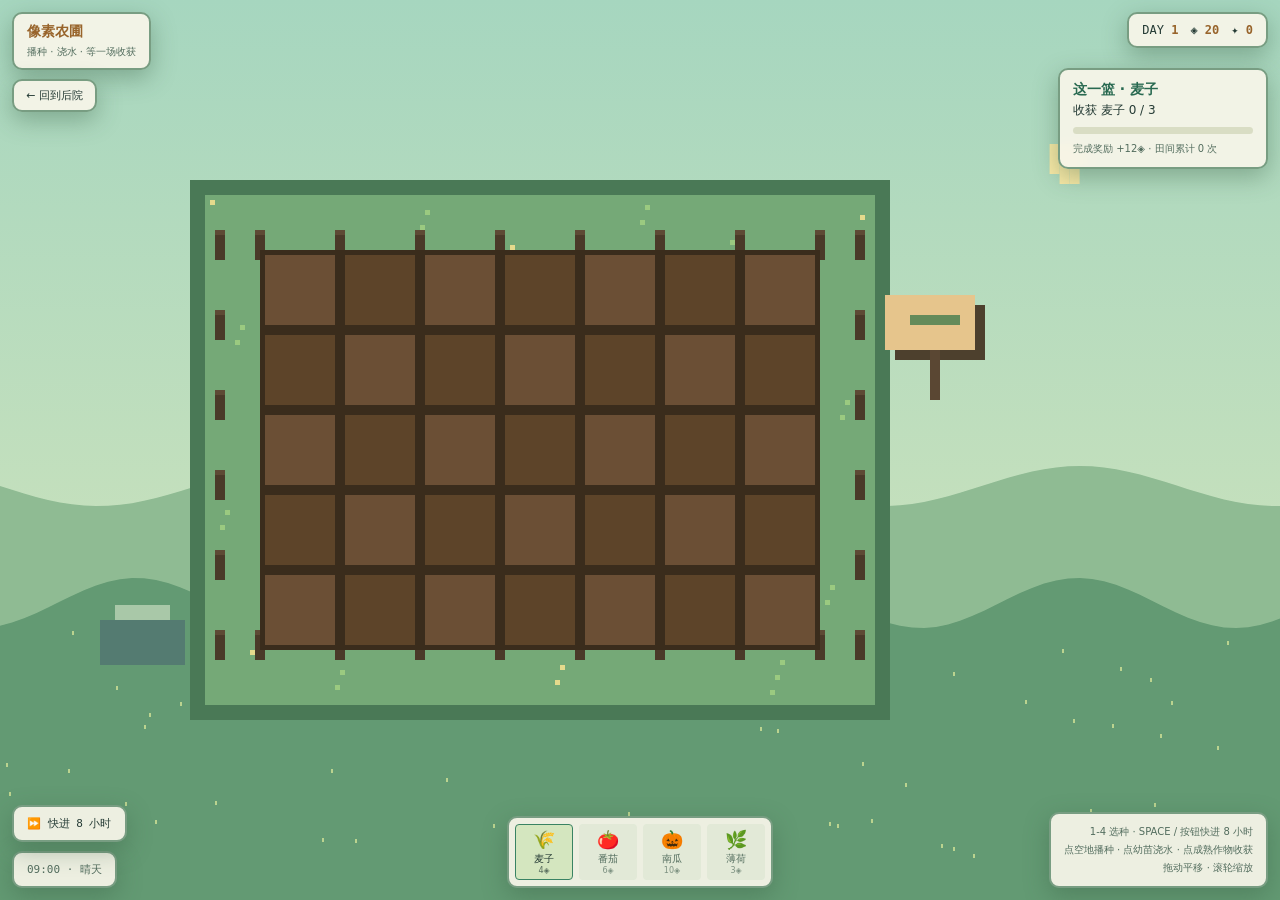
==== farm.html @ 9138cbb3 "Refresh pixel farm garden and preserve local saves" ====
<!DOCTYPE html>
<html lang="zh">
<head>
<meta charset="utf-8">
<meta name="viewport" content="width=device-width,initial-scale=1">
<title>像素农圃 · 后院</title>
<style>
  :root{--ink:#253b35;--dim:#536d5e;--gold:#98642b;--panel:#f7f5e9ef;--line:#789d82}
  *{box-sizing:border-box;margin:0;padding:0}
  html,body{height:100%;overflow:hidden;background:#b9dac0;font-family:system-ui,"PingFang SC","Noto Sans SC",sans-serif;color:var(--ink);-webkit-user-select:none;user-select:none;touch-action:none}
  canvas{position:fixed;inset:0;display:block;image-rendering:pixelated;image-rendering:crisp-edges}
  .panel{position:fixed;background:var(--panel);border:2px solid var(--line);border-radius:10px;padding:9px 13px;box-shadow:0 8px 25px #345a4160;backdrop-filter:blur(6px)}
  #ttl{left:12px;top:12px;font:700 14px ui-monospace,monospace;color:var(--gold)}
  #ttl small{display:block;color:var(--dim);font:10px system-ui;margin-top:4px}
  #home{position:fixed;left:12px;top:79px;color:var(--ink);text-decoration:none;font-size:11px;padding:7px 12px}
  #home:hover{color:var(--gold)}#home:focus-visible{outline:2px solid var(--gold)}
  #hud{right:12px;top:12px;font-size:12px;display:flex;gap:12px;font-family:ui-monospace,monospace}
  #hud b{color:var(--gold)}
  #bar{left:50%;bottom:12px;transform:translateX(-50%);display:flex;gap:6px;padding:6px;max-width:calc(100vw - 18px)}
  .seed{width:58px;padding:5px 2px 4px;text-align:center;cursor:pointer;border:1px solid transparent;border-radius:4px;color:var(--dim);font:inherit}
  .seed .ic{font-size:18px;line-height:1.1;image-rendering:pixelated}.seed .nm{font-size:10px;margin-top:2px}.seed .pr{font-size:8px;opacity:.7}
  .seed.on{border-color:#398363;color:var(--ink);background:#d4e6bf}.seed.off{opacity:.52}
  #toast{left:50%;bottom:83px;transform:translateX(-50%);font-size:11px;background:#205c4bed;color:#fff;padding:7px 12px;border:1px solid var(--line);border-radius:4px;opacity:0;transition:opacity .2s;pointer-events:none;position:fixed}
  #day{left:12px;bottom:12px;font:11px ui-monospace,monospace;color:var(--dim)}
  #skip{left:12px;bottom:58px;color:var(--ink);font:11px ui-monospace,monospace;cursor:pointer}
  #skip:hover{border-color:#398363;background:#d4e6bf}#skip:focus-visible{outline:3px solid #bb6e39;outline-offset:2px}
  #hint{right:12px;bottom:12px;font-size:10px;color:var(--dim);text-align:right;line-height:1.8}
  #order{right:12px;top:68px;width:210px;font-size:12px;line-height:1.55}#order strong{display:block;color:#286950;font-size:14px}#order-progress{height:7px;background:#d9ddc4;margin:8px 0 5px;border-radius:8px;overflow:hidden}#order-fill{height:100%;width:0;background:#5fa879;transition:width .2s}#order small{color:var(--dim)}
  .seed{background:#e2e9d7}.seed:hover{border-color:#83b895}.seed:focus-visible,#home:focus-visible{outline:3px solid #bb6e39;outline-offset:2px}
  @media(max-width:680px){#hint{display:none}.seed{width:48px}#home{top:78px}#order{top:99px;right:8px;width:155px;font-size:10px;padding:7px}#order strong{font-size:11px}#ttl{left:8px;top:8px}#hud{top:8px;right:8px;gap:5px;font-size:10px}.panel{padding:7px}#bar{bottom:8px}#day{bottom:86px}#skip{bottom:124px}}
  @media(max-height:560px){#day{display:none}#hint{display:none}#order{top:60px}}
  @media(prefers-reduced-motion:reduce){#toast{transition:none}}
</style>
</head>
<body>
<canvas id="cv"></canvas>
<div class="panel" id="ttl">像素农圃<small>播种 · 浇水 · 等一场收获</small></div>
<a class="panel" id="home" href="index.html">← 回到后院</a>
<div class="panel" id="hud"><span>DAY <b id="d">1</b></span><span>◈ <b id="c">20</b></span><span>✦ <b id="h">0</b></span></div>
<div class="panel" id="order" aria-live="polite"><strong id="order-name"></strong><span id="order-text"></span><div id="order-progress"><div id="order-fill"></div></div><small id="order-reward"></small></div>
<div class="panel" id="bar"></div>
<div id="toast"></div>
<div class="panel" id="day"></div>
<button class="panel" id="skip" type="button">⏩ 快进 8 小时</button>
<div class="panel" id="hint">1-4 选种 · SPACE / 按钮快进 8 小时<br>点空地播种 · 点幼苗浇水 · 点成熟作物收获<br>拖动平移 · 滚轮缩放</div>
<script>
"use strict";
/* =====================================================
   像素农圃 —— 逐格绘制的像素农场，零依赖单文件
   ===================================================== */
const cv=document.getElementById('cv'), ctx=cv.getContext('2d');
let W,H,DPR;
function rs(){
  DPR=Math.min(devicePixelRatio||1,2);
  W=innerWidth;H=innerHeight;
  cv.width=W*DPR;cv.height=H*DPR;
  cv.style.width=W+'px';cv.style.height=H+'px';
  ctx.setTransform(DPR,0,0,DPR,0,0);
  ctx.imageSmoothingEnabled=false;
  cam.z=Math.max(1.5,Math.min(5,(W-(W>900?470:24))/(7*16),(H-(H<700?250:200))/(5*16)));
}
addEventListener('resize',rs);

/* ---------- 调色板 ---------- */
const PAL={
  soilA:'#6b4f35',soilB:'#5d4429',soilWet:'#453421',soilEdge:'#3a2c1c',
  sky0:'#a6d6bf',sky1:'#dae7bb',
  sprout:'#7fae4c',leaf:'#5c8a3c',leafD:'#44682e',
  wheat:'#d9b84b',wheatD:'#b3923a',
  tomato:'#c94f4f',tomatoD:'#9c3838',
  pump:'#d98a3c',pumpD:'#a8662a',
  herb:'#6aa87f',herbD:'#4e8160',
  dead:'#6a5a44',
  fence:'#4a3a28',fenceL:'#5d4a34',
  star:'#e8e0cf',
};

/* ---------- 像素精灵（位图，1=有色 0=透明） ---------- */
// 每个生长阶段一张小图，8x8 ~ 12x12，运行时放大
const SPR={
  sprout:[ // 发芽
    "00011000",
    "00111100",
    "00011000",
    "00011000",
  ],
  leaf:[ // 苗
    "00111100",
    "01111110",
    "11100111",
    "00111100",
    "00011000",
    "00011000",
  ],
  bush:[ // 成株
    "01100110",
    "11111111",
    "11111111",
    "01111110",
    "00111100",
    "00011000",
  ],
};
function fruitDots(kind){ // 果实位置随品种错开
  return kind==='tomato'?[[-4,-10],[3,-12],[0,-18]]:kind==='pump'?[[0,-5]]:[[-5,-13],[5,-16],[0,-21]];
}

/* ---------- 游戏数据 ---------- */
const COLS=7,ROWS=5;
const SEEDS=[
  {id:'wheat', nm:'麦子', ic:'🌾', price:4,  sell:9,  c:PAL.wheat, cd:PAL.wheatD, h:2},
  {id:'tomato',nm:'番茄', ic:'🍅', price:6,  sell:15, c:PAL.tomato,cd:PAL.tomatoD,h:3},
  {id:'pump',  nm:'南瓜', ic:'🎃', price:10, sell:26, c:PAL.pump,  cd:PAL.pumpD,  h:4},
  {id:'herb',  nm:'薄荷', ic:'🌿', price:3,  sell:7,  c:PAL.herb,  cd:PAL.herbD,  h:2},
];
const GROW=8; // 每阶段浇水小时
let plots=[],coins=20,day=1,hour=8,harv=0,sel=0;
let cam={x:0,y:0,z:3},drag=null,moved=0;   // z = 像素放大倍数
const KEY='pixelfarm-v1';
let order={id:'wheat',goal:3,done:0,number:1},counts={};
function nextOrder(n){return {id:SEEDS[(n-1)%SEEDS.length].id,goal:3+Math.floor((n-1)/SEEDS.length),done:0,number:n};}

function init(){plots=[];for(let y=0;y<ROWS;y++)for(let x=0;x<COLS;x++)plots.push({x,y,s:null,st:0,w:0,p:0,dead:0,dry:0});}
init();
function save(){try{localStorage.setItem(KEY,JSON.stringify({plots,coins,day,hour,harv,order,counts}));}catch(e){flash('存储不可用，请检查浏览器设置');}}
(function load(){try{const d=JSON.parse(localStorage.getItem(KEY));if(d&&Array.isArray(d.plots)&&d.plots.length===COLS*ROWS){
  plots=plots.map((p,i)=>{const q=d.plots[i];if(!q||q.x!==p.x||q.y!==p.y)return p;return {...p,s:SEEDS.some(S=>S.id===q.s)?q.s:null,st:Math.max(0,Math.min(3,Number(q.st)||0)),w:Math.max(0,Math.min(32,Number(q.w)||0)),p:Math.max(0,Math.min(GROW,Number(q.p)||0)),dead:q.dead?1:0,dry:Number(q.dry)||0};});
  if(Number.isFinite(d.coins))coins=Math.max(0,d.coins);if(Number.isFinite(d.day))day=Math.max(1,d.day);
  if(Number.isFinite(d.hour))hour=Math.max(0,Math.min(23,d.hour));if(Number.isFinite(d.harv))harv=Math.max(0,d.harv);
  if(d.order&&SEEDS.some(S=>S.id===d.order.id)&&Number.isFinite(d.order.goal)&&Number.isFinite(d.order.done)&&Number.isFinite(d.order.number))order={id:d.order.id,goal:Math.max(1,Math.floor(d.order.goal)),done:Math.max(0,Math.floor(d.order.done)),number:Math.max(1,Math.floor(d.order.number))};
  if(d.counts&&typeof d.counts==='object')for(const S of SEEDS)counts[S.id]=Math.max(0,Number(d.counts[S.id])||0);
}}catch(e){}})();

/* ---------- 网格 ---------- */
const CELL=16; // 一格 16 像素（放大 z 倍）
function toScreen(gx,gy){
  return [W/2-(W>900?100:0)+(gx-(COLS-1)/2)*CELL*cam.z+cam.x, H/2+(gy-(ROWS-1)/2)*CELL*cam.z+cam.y];
}
function toGrid(mx,my){
  const gx=(mx-W/2+(W>900?100:0)-cam.x)/(CELL*cam.z)+(COLS-1)/2;
  const gy=(my-H/2-cam.y)/(CELL*cam.z)+(ROWS-1)/2;
  return [Math.floor(gx+.5),Math.floor(gy+.5)];
}

/* ---------- 绘制 ---------- */
function px(x,y,w,h,c){
  if(c===undefined){c=h;h=w;}
  ctx.fillStyle=c;ctx.fillRect(Math.round(x),Math.round(y),Math.ceil(w),Math.ceil(h));
}
function drawSprite(map,cx,cy,c1,c2){
  const s=cam.z;
  for(let r=0;r<map.length;r++)for(let i=0;i<map[r].length;i++){
    if(map[r][i]==='1'){
      px(cx+(i-map[r].length/2)*s, cy+(r-map.length)*s, s, (r<map.length/2)?c2:c1);
    }
  }
}
function drawPlot(p){
  const z=cam.z, s=CELL*z;
  const [cx,cy]=toScreen(p.x,p.y);
  const x=cx-s/2, y=cy-s/2;
  // 土壤棋盘
  const wet=p.w>0;
  px(x,y,s,(p.x+p.y)%2?(wet?PAL.soilWet:PAL.soilB):(wet?PAL.soilWet:PAL.soilA));
  // 边缘
  px(x,y,s,z,PAL.soilEdge);px(x,y+s-z,s,z,PAL.soilEdge);
  px(x,y,z,s,PAL.soilEdge);px(x+s-z,y,z,s,PAL.soilEdge);
  if(!p.s)return;
  if(p.dead){ // 枯株
    px(cx-z,cy-8*z,2*z,8*z,PAL.dead);
    px(cx-3*z,cy-6*z,2*z,2*z,PAL.dead);
    px(cx+z,cy-7*z,2*z,2*z,PAL.dead);
    return;
  }
  const S=SEEDS.find(q=>q.id===p.s);
  // 茎
  px(cx-z,cy-(4+p.st*4)*z,2*z,(4+p.st*4)*z,PAL.leafD);
  // 叶丛
  if(p.st>=1) drawSprite(SPR.sprout,cx,cy-4*z,PAL.sprout,PAL.sprout);
  if(p.st>=2) drawSprite(SPR.leaf,cx,cy-6*z,PAL.leaf,PAL.sprout);
  if(p.st>=3){
    drawSprite(SPR.bush,cx,cy-8*z,PAL.leafD,PAL.leaf);
    if(p.s==='pump'){
      px(cx-6*z,cy-9*z,12*z,7*z,S.cd);px(cx-5*z,cy-10*z,10*z,7*z,S.c);
      px(cx-z,cy-12*z,2*z,3*z,PAL.leafD);
    }else for(const [ox,oy] of fruitDots(p.s)){
      px(cx+ox*z-1.5*z,cy+oy*z-1.5*z,3*z,p.s==='wheat'?5*z:3*z,S.cd);
      px(cx+ox*z-z,cy+oy*z-z,2*z,p.s==='wheat'?4*z:2*z,S.c);
    }
  }
  // 渴水标记：一个闪烁的小水滴像素
  if(p.w<=0&&Math.floor(Date.now()/500)%2===0)
    px(cx+5*z,cy-12*z,2*z,2*z,'#5ab0e8');
}
function drawFence(){
  const z=cam.z;
  const [left,top]=toScreen(0,0),[right,bottom]=toScreen(COLS-1,ROWS-1),size=CELL*z;
  px(left-size*.5-14*z,top-size*.5-14*z,right-left+size+28*z,bottom-top+size+28*z,'#4a7956');
  px(left-size*.5-11*z,top-size*.5-11*z,right-left+size+22*z,bottom-top+size+22*z,'#75a977');
  for(let i=0;i<90;i++){
    const x=left-size*.5-10*z+((i*47)%(COLS*CELL+19))*z;
    const y=top-size*.5-10*z+((i*61)%(ROWS*CELL+19))*z;
    if(x<left-size*.5||x>right+size*.5||y<top-size*.5||y>bottom+size*.5)
      px(x,y,z,z,i%3?'#9bca80':'#e4da8c');
  }
  for(let x=0;x<=COLS;x++){
    const [cx,cy]=toScreen(x-.5,-.5);
    px(cx-z,cy-4*z,2*z,6*z,PAL.fence);
    px(cx-z,cy-4*z,2*z,z,PAL.fenceL);
    const [cx2,cy2]=toScreen(x-.5,ROWS-.5);
    px(cx2-z,cy2-4*z,2*z,6*z,PAL.fence);
    px(cx2-z,cy2-4*z,2*z,z,PAL.fenceL);
  }
  for(let y=0;y<=ROWS;y++)for(const x of [-1,COLS]){
    const [cx,cy]=toScreen(x,y-.5);
    px(cx-z,cy-4*z,2*z,6*z,PAL.fence);
    px(cx-z,cy-4*z,2*z,z,PAL.fenceL);
  }
  px(right+size*.5+15*z,top+3*z,18*z,11*z,'#4d402d');
  px(right+size*.5+13*z,top+z,18*z,11*z,'#e6c58c');
  px(right+size*.5+18*z,top+5*z,10*z,2*z,'#648b5a');
  px(right+size*.5+22*z,top+12*z,2*z,10*z,'#5a4733');
  px(left-size*.5-32*z,bottom+size*.5-6*z,17*z,9*z,'#547b71');
  px(left-size*.5-29*z,bottom+size*.5-9*z,11*z,3*z,'#a9c8a8');
}
const stars=Array.from({length:60},()=>({x:Math.random(),y:Math.random()*0.5}));
function drawSky(){
  const g=ctx.createLinearGradient(0,0,0,H);
  g.addColorStop(0,PAL.sky0);g.addColorStop(1,PAL.sky1);
  ctx.fillStyle=g;ctx.fillRect(0,0,W,H);
  ctx.fillStyle='#8fbb93';ctx.beginPath();ctx.moveTo(0,H*.54);
  for(let x=0;x<=W+12;x+=12)ctx.lineTo(x,H*.54+Math.sin(x*.016)*20);
  ctx.lineTo(W,H);ctx.lineTo(0,H);ctx.fill();
  ctx.fillStyle='#639a73';ctx.beginPath();ctx.moveTo(0,H*.68);
  for(let x=0;x<=W+12;x+=12)ctx.lineTo(x,H*.67+Math.sin(x*.02+2)*25);
  ctx.lineTo(W,H);ctx.lineTo(0,H);ctx.fill();
  for(const s of stars)px(s.x*W,H*.7+s.y*H*.5,2,4,'#bbd38f');
  // 白天的像素太阳
  const mx=W*0.82,my=H*0.16,u=Math.max(2,Math.round(cam.z));
  for(const [ox,oy] of [[0,0],[1,0],[2,0],[0,1],[1,1],[2,1],[3,1],[0,2],[1,2],[2,2],[1,3],[2,3]])
    ctx.fillStyle='#f9e9a6',ctx.fillRect(mx+ox*u*2,my+oy*u*2,u*2,u*2);
}
function draw(){
  drawSky();
  drawFence();
  for(const p of [...plots].sort((a,b)=>a.y-b.y)) drawPlot(p);
  if(day%5===0){ctx.fillStyle='#dbf3e077';for(let i=0;i<65;i++)ctx.fillRect((i*113+Date.now()/55)%W,(i*79+Date.now()/35)%H,1,6);}
}

/* ---------- 逻辑 ---------- */
function tick(){
  hour++;
  for(const p of plots){
    if(!p.s||p.dead)continue;
    if(day%5===0)p.w=Math.min(32,p.w+2); // 雨天每小时回潮
    if(p.w>0){p.p++;p.w--;}
    if(p.p>=GROW&&p.st<3){p.st++;p.p=0;}
    // 干旱只是暂停生长，不再枯死——主页橱窗宜松不宜苛
    if(p.w<=0&&p.st<3){p.dry++;}else p.dry=0;
  }
  if(hour>=24){hour=0;day++;flash('第 '+day+' 天');}
  save();hud();
}
setInterval(tick,1500);

function act(p){
  if(p.dead){Object.assign(p,{dead:0,s:null,st:0,p:0});flash('清理了枯株');}
  else if(!p.s){
    const S=SEEDS[sel];
    if(coins<S.price){flash('◈ 不够');return;}
    coins-=S.price;Object.assign(p,{s:S.id,st:0,p:0,w:32,dry:0});
    flash('种下 '+S.nm);
  }else if(p.st>=3){
    const S=SEEDS.find(q=>q.id===p.s);
    const v=Math.round(S.sell*(p.w>0?1:0.6));
    coins+=v;harv++;counts[S.id]=(counts[S.id]||0)+1;Object.assign(p,{s:null,st:0,p:0});
    let message='收获 '+S.nm+' +'+v+'◈';
    if(S.id===order.id){order.done++;if(order.done>=order.goal){const bonus=order.goal*4;coins+=bonus;message+=' · 一篮完成 +'+bonus+'◈';order=nextOrder(order.number+1);}}
    flash(message);
    try{parent.postMessage({type:'farm-harvest',value:v,total:harv},'*');}catch(e){}
  }else{p.w=Math.min(p.w+16,32);flash('浇透了');}
  save();hud();
}

/* ---------- 输入 ---------- */
cv.addEventListener('pointerdown',e=>{drag={x:e.clientX,y:e.clientY,cx:cam.x,cy:cam.y};moved=0;});
cv.addEventListener('pointermove',e=>{
  if(!drag)return;
  const dx=e.clientX-drag.x,dy=e.clientY-drag.y;
  if(Math.abs(dx)+Math.abs(dy)>5)moved=1;
  cam.x=drag.cx+dx;cam.y=drag.cy+dy;
});
cv.addEventListener('pointerup',e=>{
  drag=null;if(moved)return;
  const [gx,gy]=toGrid(e.clientX,e.clientY);
  const p=plots.find(q=>q.x===gx&&q.y===gy);
  if(p)act(p);
});
cv.addEventListener('wheel',e=>{
  e.preventDefault();
  cam.z=Math.min(7,Math.max(1.5,cam.z*(e.deltaY>0?0.9:1.12)));
},{passive:false});
addEventListener('keydown',e=>{
  if(e.key>='1'&&e.key<='4'){sel=+e.key-1;hud();}
  if(e.key===' '){e.preventDefault();for(let i=0;i<8;i++)tick();}
});
document.getElementById('skip').onclick=()=>{for(let i=0;i<8;i++)tick();};

/* ---------- HUD ---------- */
const bar=document.getElementById('bar');
SEEDS.forEach((S,i)=>{
  const d=document.createElement('button');d.type='button';d.className='seed';
  d.innerHTML=`<div class="ic">${S.ic}</div><div class="nm">${S.nm}</div><div class="pr">${S.price}◈</div>`;
  d.onclick=()=>{sel=i;hud();};
  bar.appendChild(d);
});
function hud(){
  document.getElementById('d').textContent=day;
  document.getElementById('c').textContent=coins;
  document.getElementById('h').textContent=harv;
  document.getElementById('day').textContent=String(hour).padStart(2,'0')+':00'+(day%5===0?' · 雨天，田地会自然回潮':' · 晴天');
  const O=SEEDS.find(S=>S.id===order.id);
  document.getElementById('order-name').textContent='这一篮 · '+O.nm;
  document.getElementById('order-text').textContent='收获 '+O.nm+' '+order.done+' / '+order.goal;
  document.getElementById('order-fill').style.width=Math.min(100,order.done/order.goal*100)+'%';
  document.getElementById('order-reward').textContent='完成奖励 +'+order.goal*4+'◈ · 田间累计 '+harv+' 次';
  [...bar.children].forEach((d,i)=>{
    d.classList.toggle('on',i===sel);
    d.classList.toggle('off',coins<SEEDS[i].price);
    d.setAttribute('aria-pressed',String(i===sel));
  });
}
let tt;
function flash(m){const t=document.getElementById('toast');t.textContent=m;t.style.opacity=1;clearTimeout(tt);tt=setTimeout(()=>t.style.opacity=0,1200);}

// 旧存档若把全部零钱用尽且田里无作物，补一包便宜的种子防止死局。
if(coins<3&&!plots.some(p=>p.s)){coins=4;flash('找到一包麦种 · 补给 4◈');save();}
rs();hud();
(function loop(){draw();requestAnimationFrame(loop);})();
</script>
</body>
</html>
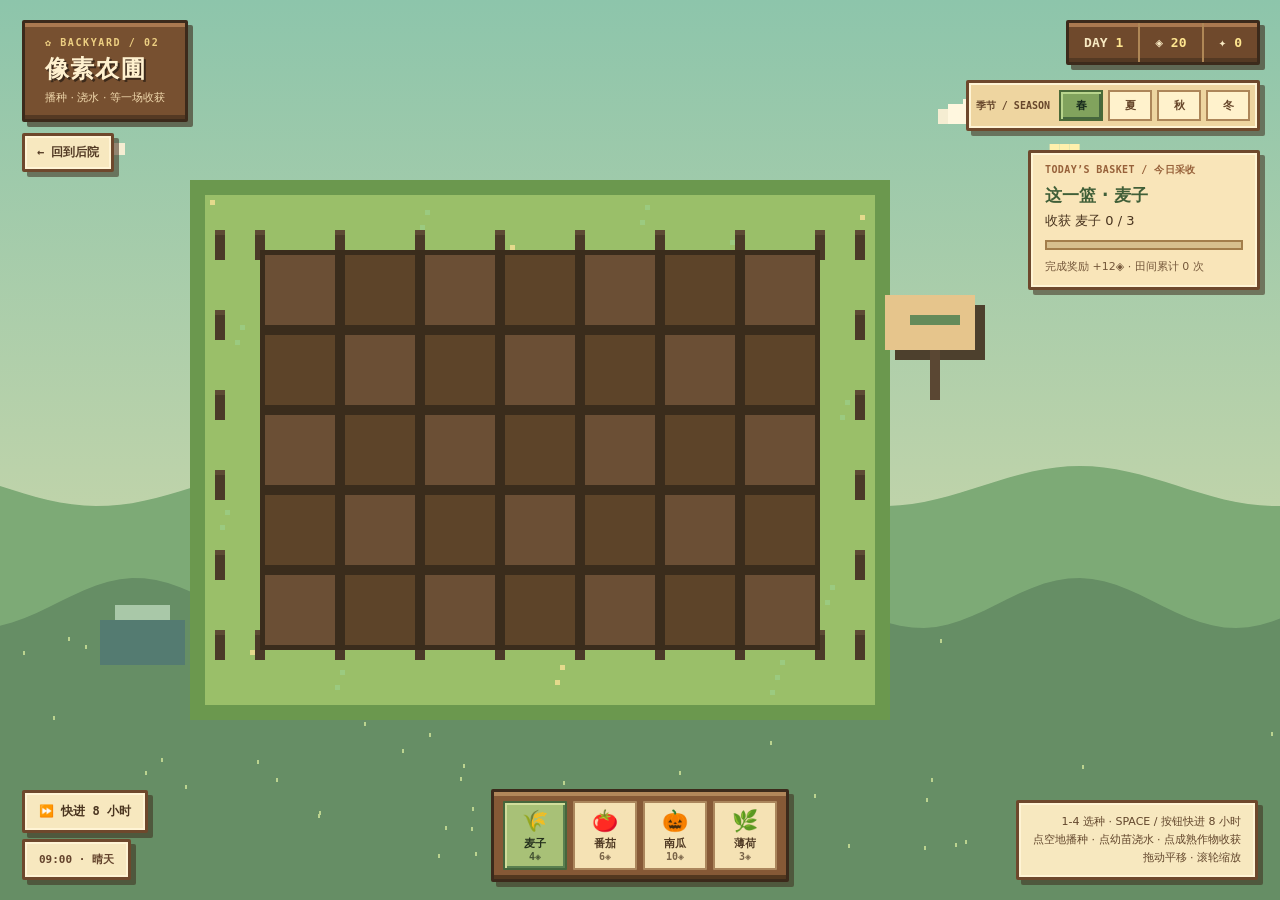
==== commit 24890d1c: "Restyle pixel farm with seasons and gentle animations" ====
--- a/farm.html
+++ b/farm.html
@@ -5,31 +5,43 @@
 <meta name="viewport" content="width=device-width,initial-scale=1">
 <title>像素农圃 · 后院</title>
 <style>
-  :root{--ink:#253b35;--dim:#536d5e;--gold:#98642b;--panel:#f7f5e9ef;--line:#789d82}
+  :root{--ink:#49341f;--dim:#74573a;--gold:#9e592f;--paper:#f7e8bf;--wood:#775030;--dark:#3c2a1b;--line:#6e482c}
   *{box-sizing:border-box;margin:0;padding:0}
-  html,body{height:100%;overflow:hidden;background:#b9dac0;font-family:system-ui,"PingFang SC","Noto Sans SC",sans-serif;color:var(--ink);-webkit-user-select:none;user-select:none;touch-action:none}
+  html,body{height:100%;overflow:hidden;background:#b6d49f;font-family:system-ui,"PingFang SC","Noto Sans SC",sans-serif;color:var(--ink);-webkit-user-select:none;user-select:none;touch-action:none}
   canvas{position:fixed;inset:0;display:block;image-rendering:pixelated;image-rendering:crisp-edges}
-  .panel{position:fixed;background:var(--panel);border:2px solid var(--line);border-radius:10px;padding:9px 13px;box-shadow:0 8px 25px #345a4160;backdrop-filter:blur(6px)}
-  #ttl{left:12px;top:12px;font:700 14px ui-monospace,monospace;color:var(--gold)}
-  #ttl small{display:block;color:var(--dim);font:10px system-ui;margin-top:4px}
-  #home{position:fixed;left:12px;top:79px;color:var(--ink);text-decoration:none;font-size:11px;padding:7px 12px}
-  #home:hover{color:var(--gold)}#home:focus-visible{outline:2px solid var(--gold)}
-  #hud{right:12px;top:12px;font-size:12px;display:flex;gap:12px;font-family:ui-monospace,monospace}
-  #hud b{color:var(--gold)}
-  #bar{left:50%;bottom:12px;transform:translateX(-50%);display:flex;gap:6px;padding:6px;max-width:calc(100vw - 18px)}
-  .seed{width:58px;padding:5px 2px 4px;text-align:center;cursor:pointer;border:1px solid transparent;border-radius:4px;color:var(--dim);font:inherit}
-  .seed .ic{font-size:18px;line-height:1.1;image-rendering:pixelated}.seed .nm{font-size:10px;margin-top:2px}.seed .pr{font-size:8px;opacity:.7}
-  .seed.on{border-color:#398363;color:var(--ink);background:#d4e6bf}.seed.off{opacity:.52}
-  #toast{left:50%;bottom:83px;transform:translateX(-50%);font-size:11px;background:#205c4bed;color:#fff;padding:7px 12px;border:1px solid var(--line);border-radius:4px;opacity:0;transition:opacity .2s;pointer-events:none;position:fixed}
-  #day{left:12px;bottom:12px;font:11px ui-monospace,monospace;color:var(--dim)}
-  #skip{left:12px;bottom:58px;color:var(--ink);font:11px ui-monospace,monospace;cursor:pointer}
-  #skip:hover{border-color:#398363;background:#d4e6bf}#skip:focus-visible{outline:3px solid #bb6e39;outline-offset:2px}
-  #hint{right:12px;bottom:12px;font-size:10px;color:var(--dim);text-align:right;line-height:1.8}
-  #order{right:12px;top:68px;width:210px;font-size:12px;line-height:1.55}#order strong{display:block;color:#286950;font-size:14px}#order-progress{height:7px;background:#d9ddc4;margin:8px 0 5px;border-radius:8px;overflow:hidden}#order-fill{height:100%;width:0;background:#5fa879;transition:width .2s}#order small{color:var(--dim)}
-  .seed{background:#e2e9d7}.seed:hover{border-color:#83b895}.seed:focus-visible,#home:focus-visible{outline:3px solid #bb6e39;outline-offset:2px}
-  @media(max-width:680px){#hint{display:none}.seed{width:48px}#home{top:78px}#order{top:99px;right:8px;width:155px;font-size:10px;padding:7px}#order strong{font-size:11px}#ttl{left:8px;top:8px}#hud{top:8px;right:8px;gap:5px;font-size:10px}.panel{padding:7px}#bar{bottom:8px}#day{bottom:86px}#skip{bottom:124px}}
-  @media(max-height:560px){#day{display:none}#hint{display:none}#order{top:60px}}
-  @media(prefers-reduced-motion:reduce){#toast{transition:none}}
+  .panel{position:fixed;background:var(--paper);border:3px solid var(--line);border-radius:2px;padding:10px 14px;box-shadow:inset 0 0 0 2px #fff4d5,5px 5px 0 #3c2a1b88;image-rendering:pixelated}
+  #ttl{left:22px;top:20px;background:var(--wood);color:#fff1cf;border-color:var(--dark);font:900 24px ui-monospace,monospace;letter-spacing:.05em;text-shadow:2px 2px var(--dark);padding:14px 20px;box-shadow:inset 0 4px #aa7950,inset 0 -4px #543923,5px 5px 0 #3c2a1b99}
+  #ttl::before{content:'✿  BACKYARD / 02';display:block;color:#edcf82;font:700 10px ui-monospace,monospace;letter-spacing:.16em;margin-bottom:5px;text-shadow:none}
+  #ttl small{display:block;color:#f0d8ac;font:11px system-ui;margin-top:5px;letter-spacing:0;text-shadow:none}
+  #home{left:22px;top:133px;color:#533b25;text-decoration:none;font:700 12px ui-monospace,monospace;padding:8px 12px;transition:transform .18s}
+  #home:hover{transform:translateY(-3px)}
+  #hud{right:20px;top:20px;display:flex;gap:0;padding:0;font:700 13px ui-monospace,monospace;background:#6f492c;color:#f8e9c2;border-color:var(--dark);box-shadow:inset 0 4px #aa7950,inset 0 -4px #543923,5px 5px 0 #3c2a1b99}
+  #hud span{padding:12px 15px;border-right:2px solid #af8756}#hud span:last-child{border:0}#hud b{color:#ffe690}
+  #season{right:20px;top:80px;display:flex;gap:5px;align-items:center;padding:7px;background:#eed5a0}
+  #season .label{font:800 10px ui-monospace,monospace;margin-right:4px;color:#67472c}
+  #season button{border:2px solid #ad8659;background:#fff2cc;color:#67462a;min-width:44px;padding:6px 4px;cursor:pointer;font:800 11px ui-monospace,monospace;transition:transform .16s,background .16s}
+  #season button[aria-pressed=true]{background:#81a35d;border-color:#4a6937;color:#172b1c;box-shadow:inset 2px 2px #b8d48c,inset -2px -2px #46673e}
+  #season button:hover{transform:translateY(-3px)}
+  #bar{left:50%;bottom:18px;transform:translateX(-50%);display:flex;gap:6px;padding:9px;background:#865936;border-color:var(--dark);max-width:calc(100vw - 18px);box-shadow:inset 0 4px #b2875a,inset 0 -4px #53381f,5px 5px 0 #3c2a1b88}
+  .seed{width:64px;padding:6px 2px;text-align:center;cursor:pointer;border:2px solid #ab865c;border-radius:1px;background:#f5e2b4;color:#503a24;font:700 12px ui-monospace,monospace;transition:transform .16s,background .16s}
+  .seed .ic{font-size:21px;line-height:1.2;image-rendering:pixelated}.seed .nm{font-size:11px;margin-top:2px}.seed .pr{font-size:10px;opacity:.75}
+  .seed.on{border-color:#46663c;background:#a8c177;box-shadow:inset 2px 2px #d1dd9b,inset -2px -2px #5a8050;color:#24301d}.seed.off{opacity:.65}
+  .seed:hover{transform:translateY(-4px);background:#fff0c5}
+  #toast{left:50%;bottom:112px;transform:translate(-50%,12px);font:700 12px ui-monospace,monospace;background:#4c6a39;color:#fff5d4;padding:10px 14px;border:3px solid #304d31;opacity:0;transition:opacity .22s,transform .22s;pointer-events:none;position:fixed;z-index:5;white-space:nowrap;box-shadow:4px 4px 0 #3c2a1b88}
+  #toast.show{opacity:1;transform:translate(-50%,0)}
+  #day{left:22px;bottom:20px;font:800 11px ui-monospace,monospace;color:#63432c}
+  #skip{left:22px;bottom:67px;color:var(--ink);font:800 12px ui-monospace,monospace;cursor:pointer;transition:transform .17s,background .17s}
+  #skip:hover{transform:translateY(-3px);background:#ffe6a3}
+  #hint{right:22px;bottom:20px;font-size:11px;color:#62462c;text-align:right;line-height:1.65}
+  #order{right:20px;top:150px;width:232px;font-size:13px;line-height:1.55;background:#f9e5b9}
+  #order::before{content:'TODAY’S BASKET  /  今日采收';display:block;font:800 10px ui-monospace,monospace;color:#97613a;letter-spacing:.04em;margin-bottom:5px}
+  #order strong{display:block;color:#405f38;font-size:17px;margin-bottom:3px}
+  #order-progress{height:10px;background:#d7bf8e;border:2px solid #a37d4b;margin:9px 0 6px;overflow:hidden}
+  #order-fill{height:100%;width:0;background:#86a855;transition:width .4s steps(8)}#order small{color:var(--dim);font-size:11px}
+  #season button:focus-visible,.seed:focus-visible,#home:focus-visible,#skip:focus-visible{outline:3px solid #fff5dc;outline-offset:3px}
+  @media(max-width:680px){#ttl{left:8px;top:8px;padding:8px 10px;font-size:17px}#ttl::before{font-size:8px}#ttl small{font-size:9px}#hud{right:8px;top:8px;font-size:10px}#hud span{padding:9px 5px}#home{left:8px;top:82px;font-size:10px}#season{right:8px;top:102px;padding:4px;gap:3px}#season .label{display:none}#season button{min-width:36px;padding:5px 2px;font-size:10px}#order{top:163px;right:8px;width:171px;font-size:11px;padding:8px}#order::before{font-size:8px}#order strong{font-size:13px}#order small{font-size:9px}#bar{bottom:8px;padding:5px;gap:4px}.seed{width:51px;padding:4px 1px}.seed .ic{font-size:17px}.seed .nm{font-size:10px}.seed .pr{font-size:9px}#skip{left:8px;bottom:100px;font-size:10px;padding:7px}#day{left:8px;bottom:65px;font-size:10px}#hint{display:none}#toast{bottom:92px;font-size:10px}}
+  @media(max-height:560px){#order{top:105px}#season{top:60px}#hint,#day{display:none}}
+  @media(prefers-reduced-motion:reduce){#toast,.seed,#season button,#home,#skip,#order-fill{transition:none}}
 </style>
 </head>
 <body>
@@ -37,6 +49,7 @@
 <div class="panel" id="ttl">像素农圃<small>播种 · 浇水 · 等一场收获</small></div>
 <a class="panel" id="home" href="index.html">← 回到后院</a>
 <div class="panel" id="hud"><span>DAY <b id="d">1</b></span><span>◈ <b id="c">20</b></span><span>✦ <b id="h">0</b></span></div>
+<div class="panel" id="season" role="group" aria-label="画面季节（仅改变外观）"><span class="label">季节 / SEASON</span><button type="button" data-season="spring" aria-pressed="true">春</button><button type="button" data-season="summer" aria-pressed="false">夏</button><button type="button" data-season="autumn" aria-pressed="false">秋</button><button type="button" data-season="winter" aria-pressed="false">冬</button></div>
 <div class="panel" id="order" aria-live="polite"><strong id="order-name"></strong><span id="order-text"></span><div id="order-progress"><div id="order-fill"></div></div><small id="order-reward"></small></div>
 <div class="panel" id="bar"></div>
 <div id="toast"></div>
@@ -117,6 +130,18 @@
 let plots=[],coins=20,day=1,hour=8,harv=0,sel=0;
 let cam={x:0,y:0,z:3},drag=null,moved=0;   // z = 像素放大倍数
 const KEY='pixelfarm-v1';
+// 仅视觉偏好另存，不触碰旧种植存档。
+const SEASON_KEY='pixelfarm-season-v1',SEASONS=['spring','summer','autumn','winter'];
+let season='spring',reducedMotion=matchMedia('(prefers-reduced-motion: reduce)').matches;
+try{const stored=localStorage.getItem(SEASON_KEY);if(SEASONS.includes(stored))season=stored;}catch(e){}
+const motionPreference=matchMedia('(prefers-reduced-motion: reduce)');
+motionPreference.addEventListener('change',e=>{reducedMotion=e.matches;particles.length=0;});
+function setSeason(value){
+  if(!SEASONS.includes(value))return;
+  season=value;
+  document.querySelectorAll('#season button').forEach(b=>b.setAttribute('aria-pressed',String(b.dataset.season===value)));
+  try{localStorage.setItem(SEASON_KEY,value);}catch(e){}
+}
 let order={id:'wheat',goal:3,done:0,number:1},counts={};
 function nextOrder(n){return {id:SEEDS[(n-1)%SEEDS.length].id,goal:3+Math.floor((n-1)/SEEDS.length),done:0,number:n};}
 
@@ -159,6 +184,8 @@
   const z=cam.z, s=CELL*z;
   const [cx,cy]=toScreen(p.x,p.y);
   const x=cx-s/2, y=cy-s/2;
+  const sway=(!reducedMotion&&p.s&&p.st>0)?Math.sin(sceneTime*.002+p.x*1.7+p.y*.9)*z*.55:0;
+  const stemX=cx+sway;
   // 土壤棋盘
   const wet=p.w>0;
   px(x,y,s,(p.x+p.y)%2?(wet?PAL.soilWet:PAL.soilB):(wet?PAL.soilWet:PAL.soilA));
@@ -174,34 +201,36 @@
   }
   const S=SEEDS.find(q=>q.id===p.s);
   // 茎
-  px(cx-z,cy-(4+p.st*4)*z,2*z,(4+p.st*4)*z,PAL.leafD);
+  px(stemX-z,cy-(4+p.st*4)*z,2*z,(4+p.st*4)*z,PAL.leafD);
   // 叶丛
-  if(p.st>=1) drawSprite(SPR.sprout,cx,cy-4*z,PAL.sprout,PAL.sprout);
-  if(p.st>=2) drawSprite(SPR.leaf,cx,cy-6*z,PAL.leaf,PAL.sprout);
+  if(p.st>=1) drawSprite(SPR.sprout,stemX,cy-4*z,PAL.sprout,PAL.sprout);
+  if(p.st>=2) drawSprite(SPR.leaf,stemX,cy-6*z,PAL.leaf,PAL.sprout);
   if(p.st>=3){
-    drawSprite(SPR.bush,cx,cy-8*z,PAL.leafD,PAL.leaf);
+    drawSprite(SPR.bush,stemX,cy-8*z,PAL.leafD,PAL.leaf);
     if(p.s==='pump'){
-      px(cx-6*z,cy-9*z,12*z,7*z,S.cd);px(cx-5*z,cy-10*z,10*z,7*z,S.c);
-      px(cx-z,cy-12*z,2*z,3*z,PAL.leafD);
+      px(stemX-6*z,cy-9*z,12*z,7*z,S.cd);px(stemX-5*z,cy-10*z,10*z,7*z,S.c);
+      px(stemX-z,cy-12*z,2*z,3*z,PAL.leafD);
     }else for(const [ox,oy] of fruitDots(p.s)){
-      px(cx+ox*z-1.5*z,cy+oy*z-1.5*z,3*z,p.s==='wheat'?5*z:3*z,S.cd);
-      px(cx+ox*z-z,cy+oy*z-z,2*z,p.s==='wheat'?4*z:2*z,S.c);
+      px(stemX+ox*z-1.5*z,cy+oy*z-1.5*z,3*z,p.s==='wheat'?5*z:3*z,S.cd);
+      px(stemX+ox*z-z,cy+oy*z-z,2*z,p.s==='wheat'?4*z:2*z,S.c);
     }
   }
   // 渴水标记：一个闪烁的小水滴像素
-  if(p.w<=0&&Math.floor(Date.now()/500)%2===0)
+  if(p.w<=0&&(reducedMotion||Math.floor(sceneTime/500)%2===0))
     px(cx+5*z,cy-12*z,2*z,2*z,'#5ab0e8');
 }
 function drawFence(){
   const z=cam.z;
   const [left,top]=toScreen(0,0),[right,bottom]=toScreen(COLS-1,ROWS-1),size=CELL*z;
-  px(left-size*.5-14*z,top-size*.5-14*z,right-left+size+28*z,bottom-top+size+28*z,'#4a7956');
-  px(left-size*.5-11*z,top-size*.5-11*z,right-left+size+22*z,bottom-top+size+22*z,'#75a977');
+  const ground=['#6b984e','#588c4f','#aa854a','#c6d9de'][SEASONS.indexOf(season)];
+  const rim=['#9abf69','#7daa56','#c49f61','#e7ece3'][SEASONS.indexOf(season)];
+  px(left-size*.5-14*z,top-size*.5-14*z,right-left+size+28*z,bottom-top+size+28*z,ground);
+  px(left-size*.5-11*z,top-size*.5-11*z,right-left+size+22*z,bottom-top+size+22*z,rim);
   for(let i=0;i<90;i++){
     const x=left-size*.5-10*z+((i*47)%(COLS*CELL+19))*z;
     const y=top-size*.5-10*z+((i*61)%(ROWS*CELL+19))*z;
     if(x<left-size*.5||x>right+size*.5||y<top-size*.5||y>bottom+size*.5)
-      px(x,y,z,z,i%3?'#9bca80':'#e4da8c');
+      px(x,y,z,z,season==='winter'?(i%3?'#e7f0ec':'#fff9dd'):i%3?'#9bca80':'#e4da8c');
   }
   for(let x=0;x<=COLS;x++){
     const [cx,cy]=toScreen(x-.5,-.5);
@@ -224,27 +253,53 @@
   px(left-size*.5-29*z,bottom+size*.5-9*z,11*z,3*z,'#a9c8a8');
 }
 const stars=Array.from({length:60},()=>({x:Math.random(),y:Math.random()*0.5}));
+const clouds=[{x:.12,y:.15,s:1.1,v:.000009},{x:.52,y:.25,s:.75,v:.000013},{x:.81,y:.11,s:1.3,v:.000007}];
+let sceneTime=0,lastFrame=0,particles=[];
+function burst(gx,gy,colors,count=10){
+  if(reducedMotion)return;
+  const [x,y]=toScreen(gx,gy);
+  for(let i=0;i<count&&particles.length<240;i++)particles.push({x,y:y-cam.z*8,vx:(Math.random()-.5)*2.4,vy:-Math.random()*2.8-1,life:40+Math.random()*20,c:colors[i%colors.length]});
+}
+function drawCloud(x,y,size){
+  const u=Math.max(2,Math.round(cam.z*.75*size));
+  ctx.fillStyle='#f5edd2';ctx.fillRect(Math.round(x+u),Math.round(y+2*u),17*u,3*u);
+  ctx.fillStyle='#fff7df';ctx.fillRect(Math.round(x+3*u),Math.round(y+u),12*u,4*u);
+  ctx.fillRect(Math.round(x+6*u),Math.round(y),6*u,2*u);
+}
 function drawSky(){
+  const tint={spring:['#8dc5ab','#e5dea9','#7daa76','#668e65'],summer:['#78baca','#f6d89b','#91b16c','#5e986b'],autumn:['#e0b183','#f7d4a2','#b89464','#8a855d'],winter:['#b9d6de','#e7e7d9','#c3d5cf','#9cbeb7']}[season];
   const g=ctx.createLinearGradient(0,0,0,H);
-  g.addColorStop(0,PAL.sky0);g.addColorStop(1,PAL.sky1);
+  g.addColorStop(0,tint[0]);g.addColorStop(1,tint[1]);
   ctx.fillStyle=g;ctx.fillRect(0,0,W,H);
-  ctx.fillStyle='#8fbb93';ctx.beginPath();ctx.moveTo(0,H*.54);
+  // 像素云随时间缓缓飘过；弱动效偏好下保持静态。
+  for(const cloud of clouds){
+    const x=((cloud.x*W+sceneTime*cloud.v*W)%(W+230))-115;
+    drawCloud(x,cloud.y*H,cloud.s);
+  }
+  ctx.fillStyle=tint[2];ctx.beginPath();ctx.moveTo(0,H*.54);
   for(let x=0;x<=W+12;x+=12)ctx.lineTo(x,H*.54+Math.sin(x*.016)*20);
   ctx.lineTo(W,H);ctx.lineTo(0,H);ctx.fill();
-  ctx.fillStyle='#639a73';ctx.beginPath();ctx.moveTo(0,H*.68);
+  ctx.fillStyle=tint[3];ctx.beginPath();ctx.moveTo(0,H*.68);
   for(let x=0;x<=W+12;x+=12)ctx.lineTo(x,H*.67+Math.sin(x*.02+2)*25);
   ctx.lineTo(W,H);ctx.lineTo(0,H);ctx.fill();
-  for(const s of stars)px(s.x*W,H*.7+s.y*H*.5,2,4,'#bbd38f');
-  // 白天的像素太阳
-  const mx=W*0.82,my=H*0.16,u=Math.max(2,Math.round(cam.z));
+  for(const s of stars)px(s.x*W,H*.7+s.y*H*.5,2,4,season==='winter'?'#ebf2e9':'#bbd38f');
+  const mx=W*.82,my=H*.16,u=Math.max(2,Math.round(cam.z));
   for(const [ox,oy] of [[0,0],[1,0],[2,0],[0,1],[1,1],[2,1],[3,1],[0,2],[1,2],[2,2],[1,3],[2,3]])
-    ctx.fillStyle='#f9e9a6',ctx.fillRect(mx+ox*u*2,my+oy*u*2,u*2,u*2);
-}
-function draw(){
+    ctx.fillStyle=season==='winter'?'#fff9df':'#fff0ac',ctx.fillRect(mx+ox*u*2,my+oy*u*2,u*2,u*2);
+}
+function drawParticles(dt){
+  for(const particle of particles){
+    particle.x+=particle.vx*dt;particle.y+=particle.vy*dt;particle.vy+=.11*dt;particle.life-=dt;
+    if(particle.life>0)px(particle.x,particle.y,Math.max(2,Math.round(cam.z)),particle.c);
+  }
+  particles=particles.filter(p=>p.life>0);
+}
+function draw(dt=1){
   drawSky();
   drawFence();
-  for(const p of [...plots].sort((a,b)=>a.y-b.y)) drawPlot(p);
-  if(day%5===0){ctx.fillStyle='#dbf3e077';for(let i=0;i<65;i++)ctx.fillRect((i*113+Date.now()/55)%W,(i*79+Date.now()/35)%H,1,6);}
+  for(const p of plots)drawPlot(p);
+  if(day%5===0){ctx.fillStyle='#ecf3df99';for(let i=0;i<48;i++)ctx.fillRect((i*113+sceneTime/55)%W,(i*79+sceneTime/35)%H,2,7);}
+  drawParticles(dt);
 }
 
 /* ---------- 逻辑 ---------- */
@@ -254,7 +309,7 @@
     if(!p.s||p.dead)continue;
     if(day%5===0)p.w=Math.min(32,p.w+2); // 雨天每小时回潮
     if(p.w>0){p.p++;p.w--;}
-    if(p.p>=GROW&&p.st<3){p.st++;p.p=0;}
+    if(p.p>=GROW&&p.st<3){p.st++;p.p=0;burst(p.x,p.y,['#e5f1ae','#c0d977','#fff2c8'],7);}
     // 干旱只是暂停生长，不再枯死——主页橱窗宜松不宜苛
     if(p.w<=0&&p.st<3){p.dry++;}else p.dry=0;
   }
@@ -269,16 +324,18 @@
     const S=SEEDS[sel];
     if(coins<S.price){flash('◈ 不够');return;}
     coins-=S.price;Object.assign(p,{s:S.id,st:0,p:0,w:32,dry:0});
+    burst(p.x,p.y,['#e9d6a0','#7db565','#fff0c3'],8);
     flash('种下 '+S.nm);
   }else if(p.st>=3){
     const S=SEEDS.find(q=>q.id===p.s);
     const v=Math.round(S.sell*(p.w>0?1:0.6));
+    burst(p.x,p.y,[S.c,'#ffe596','#fff8d5'],16);
     coins+=v;harv++;counts[S.id]=(counts[S.id]||0)+1;Object.assign(p,{s:null,st:0,p:0});
     let message='收获 '+S.nm+' +'+v+'◈';
     if(S.id===order.id){order.done++;if(order.done>=order.goal){const bonus=order.goal*4;coins+=bonus;message+=' · 一篮完成 +'+bonus+'◈';order=nextOrder(order.number+1);}}
     flash(message);
     try{parent.postMessage({type:'farm-harvest',value:v,total:harv},'*');}catch(e){}
-  }else{p.w=Math.min(p.w+16,32);flash('浇透了');}
+  }else{p.w=Math.min(p.w+16,32);burst(p.x,p.y,['#a1d5df','#e3f4ed'],7);flash('浇透了');}
   save();hud();
 }
 
@@ -305,6 +362,8 @@
   if(e.key===' '){e.preventDefault();for(let i=0;i<8;i++)tick();}
 });
 document.getElementById('skip').onclick=()=>{for(let i=0;i<8;i++)tick();};
+document.querySelectorAll('#season button').forEach(button=>button.onclick=()=>setSeason(button.dataset.season));
+setSeason(season);
 
 /* ---------- HUD ---------- */
 const bar=document.getElementById('bar');
@@ -331,12 +390,19 @@
   });
 }
 let tt;
-function flash(m){const t=document.getElementById('toast');t.textContent=m;t.style.opacity=1;clearTimeout(tt);tt=setTimeout(()=>t.style.opacity=0,1200);}
+function flash(m){const t=document.getElementById('toast');t.textContent=m;t.classList.add('show');clearTimeout(tt);tt=setTimeout(()=>t.classList.remove('show'),1400);}
 
 // 旧存档若把全部零钱用尽且田里无作物，补一包便宜的种子防止死局。
 if(coins<3&&!plots.some(p=>p.s)){coins=4;flash('找到一包麦种 · 补给 4◈');save();}
 rs();hud();
-(function loop(){draw();requestAnimationFrame(loop);})();
+(function loop(now){
+  if(document.hidden){lastFrame=0;requestAnimationFrame(loop);return;}
+  const delta=lastFrame?Math.min((now-lastFrame)/16.67,2):1;
+  lastFrame=now;
+  if(!reducedMotion)sceneTime+=Math.min(delta*16.67,34);
+  draw(reducedMotion?0:delta);
+  requestAnimationFrame(loop);
+})(0);
 </script>
 </body>
 </html>
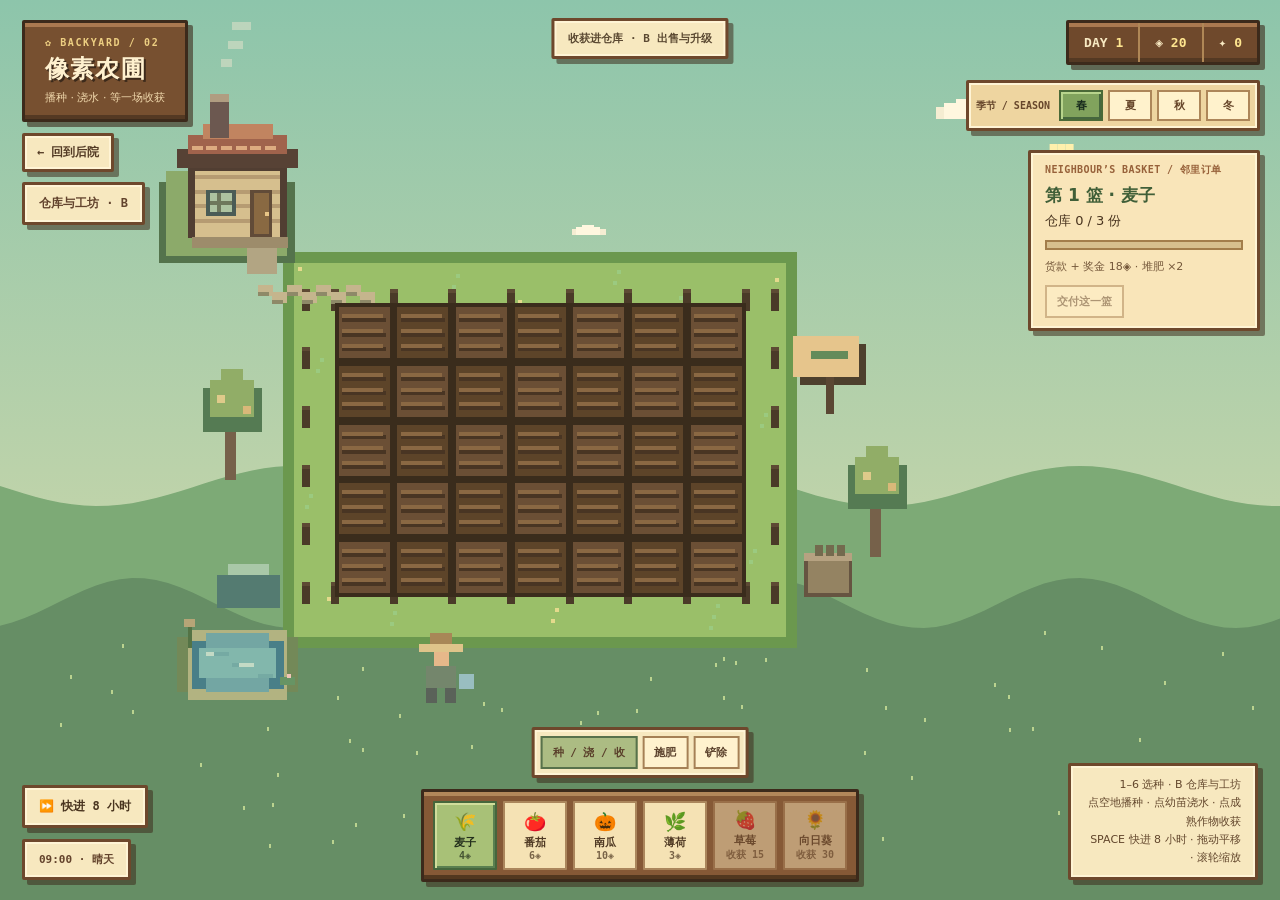
==== commit 6d4377ea: "Expand world adventures and pixel farm progression" ====
--- a/farm.html
+++ b/farm.html
@@ -41,6 +41,10 @@
   #season button:focus-visible,.seed:focus-visible,#home:focus-visible,#skip:focus-visible{outline:3px solid #fff5dc;outline-offset:3px}
   @media(max-width:680px){#ttl{left:8px;top:8px;padding:8px 10px;font-size:17px}#ttl::before{font-size:8px}#ttl small{font-size:9px}#hud{right:8px;top:8px;font-size:10px}#hud span{padding:9px 5px}#home{left:8px;top:82px;font-size:10px}#season{right:8px;top:102px;padding:4px;gap:3px}#season .label{display:none}#season button{min-width:36px;padding:5px 2px;font-size:10px}#order{top:163px;right:8px;width:171px;font-size:11px;padding:8px}#order::before{font-size:8px}#order strong{font-size:13px}#order small{font-size:9px}#bar{bottom:8px;padding:5px;gap:4px}.seed{width:51px;padding:4px 1px}.seed .ic{font-size:17px}.seed .nm{font-size:10px}.seed .pr{font-size:9px}#skip{left:8px;bottom:100px;font-size:10px;padding:7px}#day{left:8px;bottom:65px;font-size:10px}#hint{display:none}#toast{bottom:92px;font-size:10px}}
   @media(max-height:560px){#order{top:105px}#season{top:60px}#hint,#day{display:none}}
+  #workshop{left:22px;top:182px;font:800 12px ui-monospace,monospace;color:#62432d;cursor:pointer}#tools{left:50%;bottom:122px;transform:translateX(-50%);display:flex;gap:5px;padding:6px;white-space:nowrap}#tools button,.farm-btn{background:#fff2ce;border:2px solid #a58055;color:#5a402b;padding:7px 10px;font:700 11px ui-monospace,monospace;cursor:pointer}#tools button[aria-pressed=true]{background:#acbc83;border-color:#58714b}button:disabled{opacity:.48;cursor:default}button:focus-visible{outline:3px solid #fff5dc;outline-offset:3px}#fieldInfo{left:50%;top:18px;transform:translateX(-50%);font:700 11px ui-monospace,monospace;color:#5b4932;max-width:280px;text-align:center;pointer-events:none}#ledger{display:none;z-index:9;left:50%;top:50%;transform:translate(-50%,-50%);width:min(660px,calc(100vw - 24px));max-height:82vh;overflow:auto;touch-action:pan-y;padding:18px}#ledger .ledger-top{display:flex;align-items:center;justify-content:space-between}#ledger h2{font:900 23px serif;margin:0;color:#536143}#ledger h3{font:800 13px ui-monospace,monospace;margin:18px 0 8px;color:#7b4e30}#ledger p{font-size:11px;color:#745b40;line-height:1.7}.ledger-grid{display:grid;grid-template-columns:1fr 1fr;gap:12px}#ledger .stock-row,.upgrade-row{padding:9px 0;border-bottom:1px dashed #b4996b;font-size:12px;display:flex;justify-content:space-between;align-items:center;gap:10px}#ledger .stock-row small,.upgrade-row small{display:block;color:#816a4c;font-size:10px;line-height:1.6}.seed.locked{opacity:.5}#bar{max-width:calc(100vw - 18px);overflow-x:auto}.seed{flex-shrink:0}#toast{white-space:normal;text-align:center;max-width:calc(100vw - 20px);bottom:180px}#order::before{content:'NEIGHBOUR’S BASKET / 邻里订单'}#order .farm-btn{margin-top:8px}#skip{bottom:72px}#hint{max-width:190px}#bar .seed .ic{font-size:18px}#focus{font:700 10px ui-monospace,monospace;color:#745b40;margin-top:5px}
+  @media(max-width:900px){#fieldInfo{top:auto;bottom:177px;max-width:230px;font-size:10px}#tools{bottom:115px}#workshop{top:180px}#ttl{font-size:20px}#hud span{padding:11px 8px}}
+  @media(max-width:680px){#workshop{left:8px;top:128px;font-size:10px;padding:7px}#tools{bottom:132px;padding:4px;gap:3px}#tools button{font-size:10px;padding:7px 8px}#fieldInfo{bottom:178px;padding:5px;font-size:9px;max-width:210px}#order{top:148px;width:156px;padding:7px}#order small{font-size:9px}#order .farm-btn{padding:5px;font-size:9px}#bar{width:calc(100vw - 16px);justify-content:flex-start}.seed{width:calc((100vw - 54px)/6);min-width:44px}#day{bottom:91px;font-size:9px;padding:5px}#skip{bottom:91px;left:auto;right:8px;padding:5px;font-size:9px}#toast{bottom:195px;font-size:10px}#ledger{padding:12px;max-height:85vh}.ledger-grid{grid-template-columns:1fr}#ttl{max-width:175px}#hud{font-size:9px}#hud span{padding:9px 4px}}
+  @media(max-height:560px){#order{top:110px;font-size:10px}#workshop{top:156px}#fieldInfo{display:none}#ledger{max-height:90vh}#tools{bottom:108px}#ttl small{display:none}}
   @media(prefers-reduced-motion:reduce){#toast,.seed,#season button,#home,#skip,#order-fill{transition:none}}
 </style>
 </head>
@@ -50,12 +54,13 @@
 <a class="panel" id="home" href="index.html">← 回到后院</a>
 <div class="panel" id="hud"><span>DAY <b id="d">1</b></span><span>◈ <b id="c">20</b></span><span>✦ <b id="h">0</b></span></div>
 <div class="panel" id="season" role="group" aria-label="画面季节（仅改变外观）"><span class="label">季节 / SEASON</span><button type="button" data-season="spring" aria-pressed="true">春</button><button type="button" data-season="summer" aria-pressed="false">夏</button><button type="button" data-season="autumn" aria-pressed="false">秋</button><button type="button" data-season="winter" aria-pressed="false">冬</button></div>
-<div class="panel" id="order" aria-live="polite"><strong id="order-name"></strong><span id="order-text"></span><div id="order-progress"><div id="order-fill"></div></div><small id="order-reward"></small></div>
+<div class="panel" id="order" aria-live="polite"><strong id="order-name"></strong><span id="order-text"></span><div id="order-progress"><div id="order-fill"></div></div><small id="order-reward"></small><br><button class="farm-btn" id="deliver" type="button">交付这一篮</button></div>
 <div class="panel" id="bar"></div>
+<button class="panel" id="workshop" type="button">仓库与工坊 · B</button><div class="panel" id="tools" role="group" aria-label="田间工具"><button type="button" data-tool="care" aria-pressed="true">种 / 浇 / 收</button><button type="button" data-tool="fertilize" aria-pressed="false">施肥</button><button type="button" data-tool="clear" aria-pressed="false">铲除</button></div><div class="panel" id="fieldInfo">点田地照料 · 收获进仓库</div><section class="panel" id="ledger" aria-label="仓库与工坊"></section>
 <div id="toast"></div>
 <div class="panel" id="day"></div>
 <button class="panel" id="skip" type="button">⏩ 快进 8 小时</button>
-<div class="panel" id="hint">1-4 选种 · SPACE / 按钮快进 8 小时<br>点空地播种 · 点幼苗浇水 · 点成熟作物收获<br>拖动平移 · 滚轮缩放</div>
+<div class="panel" id="hint">1–6 选种 · B 仓库与工坊<br>点空地播种 · 点幼苗浇水 · 点成熟作物收获<br>SPACE 快进 8 小时 · 拖动平移 · 滚轮缩放</div>
 <script>
 "use strict";
 /* =====================================================
@@ -70,7 +75,7 @@
   cv.style.width=W+'px';cv.style.height=H+'px';
   ctx.setTransform(DPR,0,0,DPR,0,0);
   ctx.imageSmoothingEnabled=false;
-  cam.z=Math.max(1.5,Math.min(5,(W-(W>900?470:24))/(7*16),(H-(H<700?250:200))/(5*16)));
+  cam.z=Math.max(1.2,Math.min(4.5,(W-(W>900?400:24))/(COLS*CELL+116),(H-(H<700?210:240))/(ROWS*CELL+100)));
 }
 addEventListener('resize',rs);
 
@@ -125,6 +130,8 @@
   {id:'tomato',nm:'番茄', ic:'🍅', price:6,  sell:15, c:PAL.tomato,cd:PAL.tomatoD,h:3},
   {id:'pump',  nm:'南瓜', ic:'🎃', price:10, sell:26, c:PAL.pump,  cd:PAL.pumpD,  h:4},
   {id:'herb',  nm:'薄荷', ic:'🌿', price:3,  sell:7,  c:PAL.herb,  cd:PAL.herbD,  h:2},
+  {id:'berry', nm:'草莓', ic:'🍓', price:8, sell:22, c:'#db6b76',cd:'#9d4256',h:3,unlock:15,grow:10},
+  {id:'sun', nm:'向日葵', ic:'🌻', price:12,sell:32,c:'#edce6d',cd:'#9e7536',h:4,unlock:30,grow:12},
 ];
 const GROW=8; // 每阶段浇水小时
 let plots=[],coins=20,day=1,hour=8,harv=0,sel=0;
@@ -142,18 +149,25 @@
   document.querySelectorAll('#season button').forEach(b=>b.setAttribute('aria-pressed',String(b.dataset.season===value)));
   try{localStorage.setItem(SEASON_KEY,value);}catch(e){}
 }
+let store={},compost=0,honey=0,deliveries=0,tool='care',hoverPlot=null,ledgerOpen=false,ledgerStamp='';
+let upgrades={can:0,sprinkler:0,hive:0},badges=[];
+const BADGES=[{id:'first',name:'第一季收成',text:'收获 10 次',ready:()=>harv>=10,reward:25},{id:'variety',name:'一篮四色',text:'四种基础作物各收获 5 次',ready:()=>SEEDS.slice(0,4).every(s=>(counts[s.id]||0)>=5),reward:60},{id:'neighbour',name:'邻里常客',text:'交付 5 篮订单',ready:()=>deliveries>=5,reward:75},{id:'gardener',name:'坡上的园丁',text:'累计收获 60 次',ready:()=>harv>=60,reward:120}];
 let order={id:'wheat',goal:3,done:0,number:1},counts={};
-function nextOrder(n){return {id:SEEDS[(n-1)%SEEDS.length].id,goal:3+Math.floor((n-1)/SEEDS.length),done:0,number:n};}
-
-function init(){plots=[];for(let y=0;y<ROWS;y++)for(let x=0;x<COLS;x++)plots.push({x,y,s:null,st:0,w:0,p:0,dead:0,dry:0});}
+const availableSeeds=()=>SEEDS.filter(s=>harv>=(s.unlock||0));
+const marketSeed=()=>{const crops=availableSeeds();return crops[(day-1)%crops.length]};
+function nextOrder(n){const crops=availableSeeds();return {id:crops[(n-1)%crops.length].id,goal:Math.min(12,3+Math.floor((n-1)/4)),done:0,number:n};}
+const limit=(value,max=999999)=>Number.isFinite(value)?Math.max(0,Math.min(max,Math.floor(value))):0;
+function init(){plots=[];for(let y=0;y<ROWS;y++)for(let x=0;x<COLS;x++)plots.push({x,y,s:null,st:0,w:0,p:0,dead:0,dry:0,fert:0,care:0});}
 init();
-function save(){try{localStorage.setItem(KEY,JSON.stringify({plots,coins,day,hour,harv,order,counts}));}catch(e){flash('存储不可用，请检查浏览器设置');}}
+function save(){try{localStorage.setItem(KEY,JSON.stringify({v:2,plots,coins,day,hour,harv,order,counts,store,compost,honey,deliveries,upgrades,badges}));}catch(e){flash('存储不可用，请检查浏览器设置');}}
 (function load(){try{const d=JSON.parse(localStorage.getItem(KEY));if(d&&Array.isArray(d.plots)&&d.plots.length===COLS*ROWS){
-  plots=plots.map((p,i)=>{const q=d.plots[i];if(!q||q.x!==p.x||q.y!==p.y)return p;return {...p,s:SEEDS.some(S=>S.id===q.s)?q.s:null,st:Math.max(0,Math.min(3,Number(q.st)||0)),w:Math.max(0,Math.min(32,Number(q.w)||0)),p:Math.max(0,Math.min(GROW,Number(q.p)||0)),dead:q.dead?1:0,dry:Number(q.dry)||0};});
-  if(Number.isFinite(d.coins))coins=Math.max(0,d.coins);if(Number.isFinite(d.day))day=Math.max(1,d.day);
-  if(Number.isFinite(d.hour))hour=Math.max(0,Math.min(23,d.hour));if(Number.isFinite(d.harv))harv=Math.max(0,d.harv);
-  if(d.order&&SEEDS.some(S=>S.id===d.order.id)&&Number.isFinite(d.order.goal)&&Number.isFinite(d.order.done)&&Number.isFinite(d.order.number))order={id:d.order.id,goal:Math.max(1,Math.floor(d.order.goal)),done:Math.max(0,Math.floor(d.order.done)),number:Math.max(1,Math.floor(d.order.number))};
-  if(d.counts&&typeof d.counts==='object')for(const S of SEEDS)counts[S.id]=Math.max(0,Number(d.counts[S.id])||0);
+  plots=plots.map((p,i)=>{const q=d.plots[i];if(!q||q.x!==p.x||q.y!==p.y)return p;return {...p,s:SEEDS.some(S=>S.id===q.s)?q.s:null,st:limit(q.st,3),w:limit(q.w,64),p:Math.max(0,Math.min(24,Number(q.p)||0)),dead:q.dead?1:0,dry:limit(q.dry),fert:limit(q.fert,1),care:limit(q.care,10000)};});
+  if(Number.isFinite(d.coins))coins=limit(d.coins);if(Number.isFinite(d.day))day=Math.max(1,limit(d.day));
+  if(Number.isFinite(d.hour))hour=limit(d.hour,23);if(Number.isFinite(d.harv))harv=limit(d.harv);
+  if(d.order&&SEEDS.some(S=>S.id===d.order.id)&&Number.isFinite(d.order.goal)&&Number.isFinite(d.order.done)&&Number.isFinite(d.order.number))order={id:d.order.id,goal:Math.max(1,limit(d.order.goal,99)),done:limit(d.order.done,99),number:Math.max(1,limit(d.order.number))};
+  for(const S of SEEDS){counts[S.id]=limit(d.counts?.[S.id]);const row=d.store?.[S.id];store[S.id]=[0,1,2].map(i=>limit(row?.[i]));}
+  compost=limit(d.compost);honey=limit(d.honey);deliveries=limit(d.deliveries);if(d.upgrades)for(const k of Object.keys(upgrades))upgrades[k]=limit(d.upgrades[k],k==='can'?2:1);
+  badges=Array.isArray(d.badges)?d.badges.filter(id=>BADGES.some(b=>b.id===id)):[];
 }}catch(e){}})();
 
 /* ---------- 网格 ---------- */
@@ -192,6 +206,10 @@
   // 边缘
   px(x,y,s,z,PAL.soilEdge);px(x,y+s-z,s,z,PAL.soilEdge);
   px(x,y,z,s,PAL.soilEdge);px(x+s-z,y,z,s,PAL.soilEdge);
+  // 耕沟、湿土反光与堆肥颗粒
+  for(let row=0;row<3;row++){px(x+2*z,y+(4+row*4)*z,12*z,z,wet?'#302b25':'#493523');px(x+2*z,y+(3+row*4)*z,11*z,z,wet?'#655d43':'#8a6843')}
+  if(wet){px(x+2*z,y+2*z,3*z,z,'#9a9a70');px(x+11*z,y+11*z,2*z,z,'#a5aa83')}
+  if(p.fert)for(let i=0;i<4;i++)px(x+(3+i*3)*z,y+(2+(i*5)%12)*z,z,z,'#d5b47a');
   if(!p.s)return;
   if(p.dead){ // 枯株
     px(cx-z,cy-8*z,2*z,8*z,PAL.dead);
@@ -210,7 +228,8 @@
     if(p.s==='pump'){
       px(stemX-6*z,cy-9*z,12*z,7*z,S.cd);px(stemX-5*z,cy-10*z,10*z,7*z,S.c);
       px(stemX-z,cy-12*z,2*z,3*z,PAL.leafD);
-    }else for(const [ox,oy] of fruitDots(p.s)){
+    }else if(p.s==='sun'){px(stemX-5*z,cy-23*z,10*z,7*z,'#e5b747');px(stemX-3*z,cy-25*z,6*z,11*z,'#f5d774');px(stemX-3*z,cy-22*z,6*z,5*z,'#745133');px(stemX-z,cy-21*z,2*z,2*z,'#ab7943')}
+    else for(const [ox,oy] of fruitDots(p.s)){
       px(stemX+ox*z-1.5*z,cy+oy*z-1.5*z,3*z,p.s==='wheat'?5*z:3*z,S.cd);
       px(stemX+ox*z-z,cy+oy*z-z,2*z,p.s==='wheat'?4*z:2*z,S.c);
     }
@@ -252,6 +271,47 @@
   px(left-size*.5-32*z,bottom+size*.5-6*z,17*z,9*z,'#547b71');
   px(left-size*.5-29*z,bottom+size*.5-9*z,11*z,3*z,'#a9c8a8');
 }
+/* 小屋、石径与水塘都绑定田地坐标，缩放时保留像素比例。 */
+function drawYard(){
+ const z=cam.z,[left,top]=toScreen(-.5,-.5),[right,bottom]=toScreen(COLS-.5,ROWS-.5);
+ const rect=(x,y,w,h,c)=>px(left+x*z,top+y*z,w*z,h*z,c);
+ rect(-48,-33,37,22,'#54734c');rect(-46,-36,33,23,'#8caa6a');
+ // 木屋：瓦片、檐影、门窗、烟囱。
+ rect(-40,-38,27,20,'#513e32');rect(-38,-36,23,18,'#d6bf8e');
+ for(let row=0;row<4;row++)rect(-38,-35+row*4,23,1,'#b69b72');
+ rect(-43,-42,33,5,'#574235');rect(-40,-46,27,5,'#a0634c');rect(-36,-49,19,4,'#c18460');
+ for(let col=0;col<6;col++)rect(-39+col*4,-43,3,1,'#ddab80');
+ rect(-34,-57,5,12,'#6c5850');rect(-34,-57,5,2,'#b09d81');
+ rect(-23,-31,6,13,'#614b38');rect(-22,-30,4,11,'#896942');rect(-19,-25,1,1,'#e8c586');
+ rect(-35,-31,8,7,'#4b5c56');rect(-34,-30,6,5,'#adc3a0');rect(-32,-30,1,5,'#6e775b');rect(-34,-28,6,1,'#6e775b');
+ rect(-39,-18,26,3,'#9d8c6b');rect(-24,-15,8,7,'#b2a583');
+ for(let i=0;i<8;i++){rect(-21+i*4,-5+(i%2)*2,4,3,'#c5b58d');rect(-21+i*4,-3+(i%2)*2,3,1,'#8e8968')}
+ // 池岸阶梯与像素水波。
+ const pondY=ROWS*CELL+12;
+ rect(-43,pondY-1,33,15,'#738958');rect(-40,pondY-3,27,19,'#b2b381');rect(-39,pondY,25,13,'#497f88');rect(-35,pondY-2,17,16,'#73a6a3');rect(-37,pondY+2,21,8,'#82b7ac');
+ for(let i=0;i<5;i++)rect(-35+(i*7)%19,pondY+3+(i*3)%9,4,1,reducedMotion||Math.sin(sceneTime*.002+i)>0?'#c3dac5':'#75aaa3');
+ rect(-40,pondY-5,1,7,'#547345');rect(-41,pondY-6,3,2,'#b6a577');rect(-15,pondY+10,4,2,'#679464');rect(-13,pondY+9,1,1,'#efc5b8');
+ // 菜篮、堆肥桶、喷灌与蜂箱对应实际升级。
+ rect(COLS*CELL+16,ROWS*CELL-12,13,12,'#665441');rect(COLS*CELL+17,ROWS*CELL-10,11,9,'#948362');rect(COLS*CELL+16,ROWS*CELL-12,13,2,'#b6a281');
+ for(let i=0;i<3;i++)rect(COLS*CELL+19+i*3,ROWS*CELL-14,2,3,compost?'#adc17c':'#736a4e');
+ if(upgrades.sprinkler){rect(COLS*CELL+19,ROWS*CELL*.5,2,11,'#697d7c');rect(COLS*CELL+16,ROWS*CELL*.5,8,2,'#bed0bd');if(hour===6&&!reducedMotion)for(let i=0;i<5;i++)rect(COLS*CELL+13-i*4,ROWS*CELL*.5-2+(i%2)*2,2,1,'#cbe9da')}
+ if(upgrades.hive){rect(COLS*CELL+18,-22,14,13,'#9d7847');rect(COLS*CELL+16,-25,18,4,'#64563e');for(let i=0;i<3;i++)rect(COLS*CELL+19,-20+i*4,12,1,'#dfb977');rect(COLS*CELL+23,-12,5,2,'#423c32');rect(COLS*CELL+19,-9,2,5,'#6e6845');rect(COLS*CELL+29,-9,2,5,'#6e6845');
+  for(let i=0;i<3;i++){const bx=COLS*CELL+16+(reducedMotion?i*4:Math.sin(sceneTime*.0015+i)*10),by=-18+(reducedMotion?i*2:Math.cos(sceneTime*.002+i)*8);rect(bx,by,3,2,'#f0d281');rect(bx+1,by,1,2,'#675140');rect(bx,by-1,2,1,'#e3efd1')}}
+ // 边缘果树：四季换叶，秋天落叶，冬天积雪。
+ const leaf=['#91ad67','#729b57','#c39962','#dce9dc'][SEASONS.indexOf(season)];
+ for(const [x,y]of [[-35,21],[COLS*CELL+29,42]]){rect(x+5,y+13,3,14,'#76614a');rect(x+2,y+10,10,4,'#64704a');rect(x-1,y+2,16,12,'#557b53');rect(x+1,y,12,10,leaf);rect(x+4,y-3,6,5,leaf);if(season!=='winter'){rect(x+3,y+4,2,2,season==='autumn'?'#c67451':'#dfca8a');rect(x+10,y+7,2,2,'#d9b879')}}
+ if(!reducedMotion)for(let i=0;i<3;i++){const sx=left+(-32+i*2+Math.sin(sceneTime*.001+i))*z,sy=top+(-62-i*5-(sceneTime*.004)%5)*z;px(sx,sy,(3+i)*z,2*z,'#eee6cd77')}
+ // 农人照料的身影，保持在田埂之外。
+ rect(26,ROWS*CELL+10,6,5,'#a88757');rect(23,ROWS*CELL+13,12,2,'#dfc48a');rect(27,ROWS*CELL+15,4,4,'#e6b88a');rect(25,ROWS*CELL+19,8,6,'#74866c');rect(25,ROWS*CELL+25,3,4,'#5a6259');rect(30,ROWS*CELL+25,3,4,'#5a6259');rect(34,ROWS*CELL+21,4,4,'#99bec0');
+}
+function drawEvening(){
+ const night=Math.max(0,Math.min(1,hour<6?1-hour/6:hour>17?(hour-17)/5:0));if(!night)return;
+ ctx.fillStyle='rgba(18,31,56,'+(night*.47)+')';ctx.fillRect(0,0,W,H);
+ const z=cam.z,[left,top]=toScreen(-.5,-.5),glow=(x,y,r)=>{const g=ctx.createRadialGradient(x,y,0,x,y,r);g.addColorStop(0,'rgba(255,223,142,'+night*.45+')');g.addColorStop(1,'rgba(255,223,142,0)');ctx.fillStyle=g;ctx.fillRect(x-r,y-r,r*2,r*2)};
+ px(left-34*z,top-30*z,6*z,5*z,'#eac681');glow(left-31*z,top-27*z,22*z);
+ for(const [gx,gy]of [[-.7,-.7],[COLS-.3,ROWS-.3]]){const [x,y]=toScreen(gx,gy);px(x-z,y-8*z,2*z,9*z,'#665948');px(x-2*z,y-10*z,4*z,3*z,'#f1d492');glow(x,y-9*z,18*z)}
+ if(day%5!==0)for(let i=0;i<7;i++){const x=left+((i*37)%120)*z,y=top+((i*29)%80)*z+(reducedMotion?0:Math.sin(sceneTime*.001+i)*5*z);px(x,y,z,z,'#e9e5a7')}
+}
 const stars=Array.from({length:60},()=>({x:Math.random(),y:Math.random()*0.5}));
 const clouds=[{x:.12,y:.15,s:1.1,v:.000009},{x:.52,y:.25,s:.75,v:.000013},{x:.81,y:.11,s:1.3,v:.000007}];
 let sceneTime=0,lastFrame=0,particles=[];
@@ -296,71 +356,86 @@
 }
 function draw(dt=1){
   drawSky();
-  drawFence();
+  drawFence();drawYard();
   for(const p of plots)drawPlot(p);
+  if(hoverPlot&&!ledgerOpen){const [x,y]=toScreen(hoverPlot.x,hoverPlot.y),s=CELL*cam.z;ctx.strokeStyle='#fff0b7';ctx.lineWidth=Math.max(1,cam.z);ctx.strokeRect(x-s/2,y-s/2,s,s)}
   if(day%5===0){ctx.fillStyle='#ecf3df99';for(let i=0;i<48;i++)ctx.fillRect((i*113+sceneTime/55)%W,(i*79+sceneTime/35)%H,2,7);}
-  drawParticles(dt);
-}
-
-/* ---------- 逻辑 ---------- */
+  drawEvening();drawParticles(dt);
+}
+
+/* ---------- 经营 ---------- */
+const totalStock=id=>(store[id]||[]).reduce((n,v)=>n+v,0);
+const quality=['普通','银星','金星'],qualityRate=[1,1.25,1.6];
+const cropPrice=(S,q)=>Math.round(S.sell*qualityRate[q]*(marketSeed().id===S.id?1.2:1));
+function takeStock(id,n){const bins=store[id]||[0,0,0];let value=0;const S=SEEDS.find(s=>s.id===id);for(let q=0;q<3&&n>0;q++){const take=Math.min(bins[q],n);bins[q]-=take;n-=take;value+=take*cropPrice(S,q)}return value}
+function sell(id){const n=totalStock(id);if(!n)return;const value=takeStock(id,n);coins+=value;flash('售出 '+n+' 份 · +'+value+'◈');save();hud()}
+function deliver(){const need=Math.max(0,order.goal-order.done);if(totalStock(order.id)<need)return;const value=takeStock(order.id,need),bonus=order.goal*6;coins+=value+bonus;deliveries++;compost+=2;order=nextOrder(order.number+1);flash('订单交付 · +'+(value+bonus)+'◈，堆肥 +2');save();hud()}
+function toggleLedger(){ledgerOpen=!ledgerOpen;document.getElementById('ledger').style.display=ledgerOpen?'block':'none';if(ledgerOpen){drag=null;ledgerStamp='';ledger()}else document.getElementById('workshop').focus({preventScroll:true})}
+function ledger(){const state=JSON.stringify([day,store,coins,compost,honey,upgrades,badges,harv,counts,deliveries]);if(state===ledgerStamp)return;ledgerStamp=state;
+ const canCost=upgrades.can===0?45:90;
+ document.getElementById('ledger').innerHTML='<div class="ledger-top"><h2>农圃 · 仓库与工坊</h2><button class="farm-btn" id="closeLedger">收起 ×</button></div><p>收获先入仓：留给订单赚奖金，或直接出售换种子。银星 ×1.25、金星 ×1.6；今日热销 '+marketSeed().nm+' 再加 20%。</p><div class="ledger-grid"><div><h3>收成仓库</h3>'+SEEDS.map(S=>'<div class="stock-row"><span>'+S.nm+' · '+totalStock(S.id)+'<small>'+quality.map((q,i)=>q+' '+(store[S.id]?.[i]||0)).join(' / ')+'</small></span><button class="farm-btn" data-sell="'+S.id+'" '+(totalStock(S.id)?'':'disabled')+'>全部出售</button></div>').join('')+'<div class="stock-row"><span>蜂蜜 · '+honey+'<small>每份 18◈</small></span><button class="farm-btn" id="sellHoney" '+(honey?'':'disabled')+'>出售蜂蜜</button></div><h3>成长手记</h3>'+BADGES.map(b=>'<div class="stock-row"><span>'+b.name+'<small>'+b.text+' · 奖励 '+b.reward+'◈</small></span><button class="farm-btn" data-badge="'+b.id+'" '+(badges.includes(b.id)||!b.ready()?'disabled':'')+'>'+(badges.includes(b.id)?'已完成':b.ready()?'领奖':'成长中')+'</button></div>').join('')+'</div><div><h3>工坊升级</h3><div class="upgrade-row"><span>浇水壶 · '+upgrades.can+' / 2<small>一级浇十字 5 格，二级浇周围 9 格</small></span><button class="farm-btn" data-buy="can" '+(upgrades.can>=2||coins<canCost?'disabled':'')+'>'+ (upgrades.can>=2?'已满级':canCost+'◈')+'</button></div><div class="upgrade-row"><span>晨间喷灌<small>每天 06:00 全田补水至 24</small></span><button class="farm-btn" data-buy="sprinkler" '+(upgrades.sprinkler||coins<120?'disabled':'')+'>'+(upgrades.sprinkler?'已建造':'120◈')+'</button></div><div class="upgrade-row"><span>木蜂箱<small>三株开花作物 → 每日 2 蜂蜜；花期加速</small></span><button class="farm-btn" data-buy="hive" '+(upgrades.hive||coins<160?'disabled':'')+'>'+(upgrades.hive?'已建造':'160◈')+'</button></div><h3>堆肥与照料</h3><p>现有堆肥 '+compost+' 份。订单赠送，或将两份薄荷制成一份堆肥。选择“施肥”后点未成熟作物：生长加速 25%，收成升为金星。</p><button class="farm-btn" id="makeCompost" '+(totalStock('herb')>=2?'':'disabled')+'>2 薄荷 → 1 堆肥</button><p>完成 15 次收获解锁草莓，30 次解锁向日葵。缺水只暂停生长，不会枯死。打开账本时农圃暂停。</p></div></div>';
+ document.getElementById('closeLedger').onclick=toggleLedger;document.getElementById('closeLedger').focus({preventScroll:true});
+ document.querySelectorAll('[data-sell]').forEach(b=>b.onclick=()=>sell(b.dataset.sell));
+ document.querySelectorAll('[data-buy]').forEach(b=>b.onclick=()=>{const k=b.dataset.buy,cost=k==='can'?canCost:k==='sprinkler'?120:160;if(coins<cost||upgrades[k]>=(k==='can'?2:1))return;coins-=cost;upgrades[k]++;flash('升级完成 · '+({can:'浇水壶',sprinkler:'晨间喷灌',hive:'木蜂箱'})[k]);save();hud()});
+ document.querySelectorAll('[data-badge]').forEach(b=>b.onclick=()=>{const badge=BADGES.find(q=>q.id===b.dataset.badge);if(!badge||badges.includes(badge.id)||!badge.ready())return;badges.push(badge.id);coins+=badge.reward;flash(badge.name+' · +'+badge.reward+'◈');save();hud()});
+ document.getElementById('makeCompost').onclick=()=>{if(totalStock('herb')<2)return;takeStock('herb',2);compost++;save();hud()};
+ document.getElementById('sellHoney').onclick=()=>{if(!honey)return;coins+=honey*18;honey=0;save();hud()};
+}
 function tick(){
-  hour++;
-  for(const p of plots){
-    if(!p.s||p.dead)continue;
-    if(day%5===0)p.w=Math.min(32,p.w+2); // 雨天每小时回潮
-    if(p.w>0){p.p++;p.w--;}
-    if(p.p>=GROW&&p.st<3){p.st++;p.p=0;burst(p.x,p.y,['#e5f1ae','#c0d977','#fff2c8'],7);}
-    // 干旱只是暂停生长，不再枯死——主页橱窗宜松不宜苛
-    if(p.w<=0&&p.st<3){p.dry++;}else p.dry=0;
-  }
-  if(hour>=24){hour=0;day++;flash('第 '+day+' 天');}
-  save();hud();
-}
-setInterval(tick,1500);
-
+ if(ledgerOpen)return;
+ hour++;if(hour>=24){hour=0;day++;flash('第 '+day+' 天 · 热销 '+marketSeed().nm)}
+ if(hour===6&&upgrades.sprinkler)for(const p of plots)if(p.s&&!p.dead)p.w=Math.max(p.w,24);
+ if(hour===8&&upgrades.hive&&plots.filter(p=>p.s&&!p.dead&&p.st>=2).length>=3){honey+=2;flash('蜂箱收获 · 蜂蜜 +2')}
+ for(const p of plots){
+  if(!p.s||p.dead)continue;
+  if(day%5===0)p.w=Math.min(64,p.w+2);
+  const S=SEEDS.find(s=>s.id===p.s),grow=S.grow||GROW;
+  if(p.w>0){p.w--;if(p.st<3){p.care++;p.p+=1+(p.fert?.25:0)+(upgrades.hive&&p.st>=2?.15:0)}}
+  if(p.p>=grow&&p.st<3){p.st++;p.p-=grow;burst(p.x,p.y,['#e5f1ae','#c0d977','#fff2c8'],7)}
+  if(p.w<=0&&p.st<3)p.dry++;else p.dry=0;
+ }
+ save();hud();
+}
+setInterval(()=>{if(!document.hidden)tick()},1500);
 function act(p){
-  if(p.dead){Object.assign(p,{dead:0,s:null,st:0,p:0});flash('清理了枯株');}
-  else if(!p.s){
-    const S=SEEDS[sel];
-    if(coins<S.price){flash('◈ 不够');return;}
-    coins-=S.price;Object.assign(p,{s:S.id,st:0,p:0,w:32,dry:0});
-    burst(p.x,p.y,['#e9d6a0','#7db565','#fff0c3'],8);
-    flash('种下 '+S.nm);
-  }else if(p.st>=3){
-    const S=SEEDS.find(q=>q.id===p.s);
-    const v=Math.round(S.sell*(p.w>0?1:0.6));
-    burst(p.x,p.y,[S.c,'#ffe596','#fff8d5'],16);
-    coins+=v;harv++;counts[S.id]=(counts[S.id]||0)+1;Object.assign(p,{s:null,st:0,p:0});
-    let message='收获 '+S.nm+' +'+v+'◈';
-    if(S.id===order.id){order.done++;if(order.done>=order.goal){const bonus=order.goal*4;coins+=bonus;message+=' · 一篮完成 +'+bonus+'◈';order=nextOrder(order.number+1);}}
-    flash(message);
-    try{parent.postMessage({type:'farm-harvest',value:v,total:harv},'*');}catch(e){}
-  }else{p.w=Math.min(p.w+16,32);burst(p.x,p.y,['#a1d5df','#e3f4ed'],7);flash('浇透了');}
-  save();hud();
+ if(ledgerOpen)return;
+ if(tool==='clear'){if(!p.s){flash('这格已经是空地');return}if(!p.dead&&!confirm('铲除这格作物？种子不会退回。'))return;Object.assign(p,{dead:0,s:null,st:0,p:0,fert:0,care:0});flash('清理了田地')}
+ else if(tool==='fertilize'){if(!p.s||p.dead||p.st>=3){flash('堆肥只用于未成熟作物');return}if(p.fert){flash('这株已经施肥');return}if(!compost){flash('没有堆肥 · 可在工坊用薄荷制作');return}compost--;p.fert=1;burst(p.x,p.y,['#cbb580','#a7bd72'],8);flash('施肥完成 · 加速生长，金星收成')}
+ else if(p.dead){Object.assign(p,{dead:0,s:null,st:0,p:0,fert:0,care:0});flash('清理了枯株')}
+ else if(!p.s){const S=SEEDS[sel];if(harv<(S.unlock||0)){flash('累计收获 '+S.unlock+' 次后解锁');return}if(coins<S.price){flash('零钱不足 · 去仓库出售收成');return}coins-=S.price;Object.assign(p,{s:S.id,st:0,p:0,w:32,dry:0,fert:0,care:0});burst(p.x,p.y,['#e9d6a0','#7db565','#fff0c3'],8);flash('种下 '+S.nm)}
+ else if(p.st>=3){const S=SEEDS.find(s=>s.id===p.s),q=p.fert?2:p.w>0&&p.care>=(S.grow||GROW)*2.4?1:0;store[S.id]||=[0,0,0];store[S.id][q]++;harv++;counts[S.id]=(counts[S.id]||0)+1;burst(p.x,p.y,[S.c,'#ffe596','#fff8d5'],16);Object.assign(p,{s:null,st:0,p:0,fert:0,care:0});flash(quality[q]+' '+S.nm+' 收进仓库 · B 出售或交订单');try{parent.postMessage({type:'farm-harvest',value:cropPrice(S,q),total:harv},'*')}catch(e){}}
+ else{const targets=upgrades.can?plots.filter(q=>q.s&&!q.dead&&Math.abs(q.x-p.x)<=1&&Math.abs(q.y-p.y)<=1&&(upgrades.can===2||Math.abs(q.x-p.x)+Math.abs(q.y-p.y)<=1)):[p];for(const q of targets){q.w=Math.min(q.w+24,32+upgrades.can*16);burst(q.x,q.y,['#a1d5df','#e3f4ed'],5)}flash('浇透了 '+targets.length+' 格')}
+ save();hud();
 }
 
 /* ---------- 输入 ---------- */
-cv.addEventListener('pointerdown',e=>{drag={x:e.clientX,y:e.clientY,cx:cam.x,cy:cam.y};moved=0;});
+cv.addEventListener('pointerdown',e=>{if(ledgerOpen)return;cv.setPointerCapture(e.pointerId);drag={x:e.clientX,y:e.clientY,cx:cam.x,cy:cam.y};moved=0;});
 cv.addEventListener('pointermove',e=>{
+  const [gx,gy]=toGrid(e.clientX,e.clientY);hoverPlot=plots.find(p=>p.x===gx&&p.y===gy)||null;fieldInfo();
   if(!drag)return;
   const dx=e.clientX-drag.x,dy=e.clientY-drag.y;
-  if(Math.abs(dx)+Math.abs(dy)>5)moved=1;
+  if(!moved&&Math.abs(dx)+Math.abs(dy)<=5)return;moved=1;
   cam.x=drag.cx+dx;cam.y=drag.cy+dy;
 });
 cv.addEventListener('pointerup',e=>{
-  drag=null;if(moved)return;
+  if(!drag)return;drag=null;if(moved||ledgerOpen)return;
   const [gx,gy]=toGrid(e.clientX,e.clientY);
-  const p=plots.find(q=>q.x===gx&&q.y===gy);
+  const p=plots.find(q=>q.x===gx&&q.y===gy);hoverPlot=p||null;
   if(p)act(p);
 });
+cv.addEventListener('pointercancel',()=>drag=null);cv.addEventListener('pointerleave',()=>{hoverPlot=null;fieldInfo()});
 cv.addEventListener('wheel',e=>{
   e.preventDefault();
   cam.z=Math.min(7,Math.max(1.5,cam.z*(e.deltaY>0?0.9:1.12)));
 },{passive:false});
 addEventListener('keydown',e=>{
-  if(e.key>='1'&&e.key<='4'){sel=+e.key-1;hud();}
-  if(e.key===' '){e.preventDefault();for(let i=0;i<8;i++)tick();}
+  if(e.repeat)return;
+  if(e.key.toLowerCase()==='b'){toggleLedger();return}if(e.key==='Escape'&&ledgerOpen){toggleLedger();return}if(ledgerOpen)return;
+  if(e.key>='1'&&e.key<='6'){const i=+e.key-1;if(harv>=(SEEDS[i].unlock||0)){sel=i;tool='care';hud()}}
+  if(e.key===' '){e.preventDefault();for(let i=0;i<8;i++)tick()}
 });
+document.getElementById('workshop').onclick=toggleLedger;document.getElementById('deliver').onclick=deliver;
+document.querySelectorAll('[data-tool]').forEach(b=>b.onclick=()=>{tool=b.dataset.tool;hud()});
 document.getElementById('skip').onclick=()=>{for(let i=0;i<8;i++)tick();};
 document.querySelectorAll('#season button').forEach(button=>button.onclick=()=>setSeason(button.dataset.season));
 setSeason(season);
@@ -370,30 +445,37 @@
 SEEDS.forEach((S,i)=>{
   const d=document.createElement('button');d.type='button';d.className='seed';
   d.innerHTML=`<div class="ic">${S.ic}</div><div class="nm">${S.nm}</div><div class="pr">${S.price}◈</div>`;
-  d.onclick=()=>{sel=i;hud();};
+  d.onclick=()=>{if(harv<(S.unlock||0)){flash('收获 '+S.unlock+' 次解锁 '+S.nm);return}sel=i;tool='care';hud();};
   bar.appendChild(d);
 });
+function fieldInfo(){const p=hoverPlot;if(!p){document.getElementById('fieldInfo').textContent=tool==='fertilize'?'堆肥 '+compost+' · 点未成熟作物施肥':tool==='clear'?'铲除模式 · 种子不退回':'收获进仓库 · B 出售与升级';return}const S=SEEDS.find(s=>s.id===p.s);document.getElementById('fieldInfo').textContent=S?S.nm+' · '+(p.st===3?'可收获':Math.min(99,Math.floor((p.st+p.p/(S.grow||GROW))/3*100))+'%')+' · 水分 '+p.w+(p.fert?' · 已施肥':''):('空地 · 种下 '+SEEDS[sel].nm)}
 function hud(){
   document.getElementById('d').textContent=day;
   document.getElementById('c').textContent=coins;
   document.getElementById('h').textContent=harv;
   document.getElementById('day').textContent=String(hour).padStart(2,'0')+':00'+(day%5===0?' · 雨天，田地会自然回潮':' · 晴天');
   const O=SEEDS.find(S=>S.id===order.id);
-  document.getElementById('order-name').textContent='这一篮 · '+O.nm;
-  document.getElementById('order-text').textContent='收获 '+O.nm+' '+order.done+' / '+order.goal;
-  document.getElementById('order-fill').style.width=Math.min(100,order.done/order.goal*100)+'%';
-  document.getElementById('order-reward').textContent='完成奖励 +'+order.goal*4+'◈ · 田间累计 '+harv+' 次';
+  const need=Math.max(0,order.goal-order.done),held=totalStock(O.id);
+  document.getElementById('order-name').textContent='第 '+order.number+' 篮 · '+O.nm;
+  document.getElementById('order-text').textContent='仓库 '+held+' / '+need+' 份'+(order.done?' · 旧进度已保留':'');
+  document.getElementById('order-fill').style.width=Math.min(100,(held+order.done)/order.goal*100)+'%';
+  document.getElementById('order-reward').textContent='货款 + 奖金 '+order.goal*6+'◈ · 堆肥 ×2';
+  document.getElementById('deliver').disabled=held<need;
   [...bar.children].forEach((d,i)=>{
-    d.classList.toggle('on',i===sel);
+    const locked=harv<(SEEDS[i].unlock||0);
+    d.classList.toggle('on',i===sel&&tool==='care');d.classList.toggle('locked',locked);
     d.classList.toggle('off',coins<SEEDS[i].price);
-    d.setAttribute('aria-pressed',String(i===sel));
+    d.querySelector('.pr').textContent=locked?'收获 '+SEEDS[i].unlock:SEEDS[i].price+'◈';
+    d.setAttribute('aria-pressed',String(i===sel&&tool==='care'));
   });
+  document.querySelectorAll('[data-tool]').forEach(b=>b.setAttribute('aria-pressed',String(b.dataset.tool===tool)));
+  fieldInfo();if(ledgerOpen)ledger();
 }
 let tt;
 function flash(m){const t=document.getElementById('toast');t.textContent=m;t.classList.add('show');clearTimeout(tt);tt=setTimeout(()=>t.classList.remove('show'),1400);}
 
 // 旧存档若把全部零钱用尽且田里无作物，补一包便宜的种子防止死局。
-if(coins<3&&!plots.some(p=>p.s)){coins=4;flash('找到一包麦种 · 补给 4◈');save();}
+if(coins<3&&!plots.some(p=>p.s&&!p.dead)&&!SEEDS.some(s=>totalStock(s.id))&&!honey){coins=4;flash('找到一包麦种 · 补给 4◈');save();}
 rs();hud();
 (function loop(now){
   if(document.hidden){lastFrame=0;requestAnimationFrame(loop);return;}
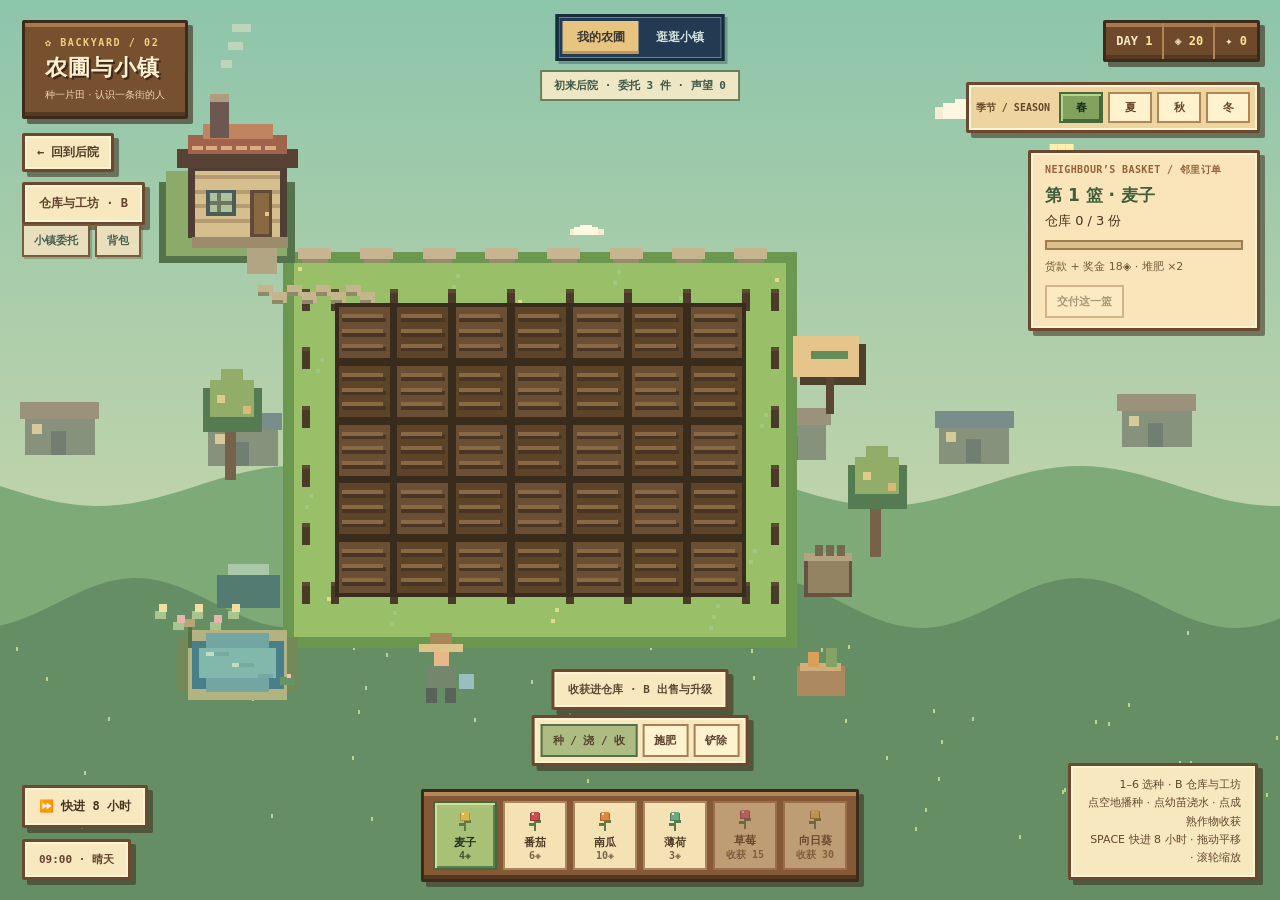
==== commit dad6b63a: "feat: expand pixel farm into a riverside trading town" ====
--- a/farm.html
+++ b/farm.html
@@ -3,7 +3,7 @@
 <head>
 <meta charset="utf-8">
 <meta name="viewport" content="width=device-width,initial-scale=1">
-<title>像素农圃 · 后院</title>
+<title>像素农圃与后院小镇</title>
 <style>
   :root{--ink:#49341f;--dim:#74573a;--gold:#9e592f;--paper:#f7e8bf;--wood:#775030;--dark:#3c2a1b;--line:#6e482c}
   *{box-sizing:border-box;margin:0;padding:0}
@@ -47,6 +47,7 @@
   @media(max-height:560px){#order{top:110px;font-size:10px}#workshop{top:156px}#fieldInfo{display:none}#ledger{max-height:90vh}#tools{bottom:108px}#ttl small{display:none}}
   @media(prefers-reduced-motion:reduce){#toast,.seed,#season button,#home,#skip,#order-fill{transition:none}}
 </style>
+<link rel="stylesheet" href="farm-town.css?v=town-1">
 </head>
 <body>
 <canvas id="cv"></canvas>
@@ -151,6 +152,8 @@
 }
 let store={},compost=0,honey=0,deliveries=0,tool='care',hoverPlot=null,ledgerOpen=false,ledgerStamp='';
 let upgrades={can:0,sprinkler:0,hive:0},badges=[];
+let town={v:1,rep:0,stock:{},friends:{},talked:{},gifted:{},buildings:{},requests:[],completed:0,buys:{},fishingDay:0,fishingCount:0,fishSerial:0};
+let townView='farm',townDialogOpen=false;
 const BADGES=[{id:'first',name:'第一季收成',text:'收获 10 次',ready:()=>harv>=10,reward:25},{id:'variety',name:'一篮四色',text:'四种基础作物各收获 5 次',ready:()=>SEEDS.slice(0,4).every(s=>(counts[s.id]||0)>=5),reward:60},{id:'neighbour',name:'邻里常客',text:'交付 5 篮订单',ready:()=>deliveries>=5,reward:75},{id:'gardener',name:'坡上的园丁',text:'累计收获 60 次',ready:()=>harv>=60,reward:120}];
 let order={id:'wheat',goal:3,done:0,number:1},counts={};
 const availableSeeds=()=>SEEDS.filter(s=>harv>=(s.unlock||0));
@@ -159,7 +162,7 @@
 const limit=(value,max=999999)=>Number.isFinite(value)?Math.max(0,Math.min(max,Math.floor(value))):0;
 function init(){plots=[];for(let y=0;y<ROWS;y++)for(let x=0;x<COLS;x++)plots.push({x,y,s:null,st:0,w:0,p:0,dead:0,dry:0,fert:0,care:0});}
 init();
-function save(){try{localStorage.setItem(KEY,JSON.stringify({v:2,plots,coins,day,hour,harv,order,counts,store,compost,honey,deliveries,upgrades,badges}));}catch(e){flash('存储不可用，请检查浏览器设置');}}
+function save(){try{localStorage.setItem(KEY,JSON.stringify({v:3,plots,coins,day,hour,harv,order,counts,store,compost,honey,deliveries,upgrades,badges,town}));}catch(e){flash('存储不可用，请检查浏览器设置');}}
 (function load(){try{const d=JSON.parse(localStorage.getItem(KEY));if(d&&Array.isArray(d.plots)&&d.plots.length===COLS*ROWS){
   plots=plots.map((p,i)=>{const q=d.plots[i];if(!q||q.x!==p.x||q.y!==p.y)return p;return {...p,s:SEEDS.some(S=>S.id===q.s)?q.s:null,st:limit(q.st,3),w:limit(q.w,64),p:Math.max(0,Math.min(24,Number(q.p)||0)),dead:q.dead?1:0,dry:limit(q.dry),fert:limit(q.fert,1),care:limit(q.care,10000)};});
   if(Number.isFinite(d.coins))coins=limit(d.coins);if(Number.isFinite(d.day))day=Math.max(1,limit(d.day));
@@ -168,6 +171,7 @@
   for(const S of SEEDS){counts[S.id]=limit(d.counts?.[S.id]);const row=d.store?.[S.id];store[S.id]=[0,1,2].map(i=>limit(row?.[i]));}
   compost=limit(d.compost);honey=limit(d.honey);deliveries=limit(d.deliveries);if(d.upgrades)for(const k of Object.keys(upgrades))upgrades[k]=limit(d.upgrades[k],k==='can'?2:1);
   badges=Array.isArray(d.badges)?d.badges.filter(id=>BADGES.some(b=>b.id===id)):[];
+  if(d.town&&typeof d.town==='object')town={...town,...d.town};
 }}catch(e){}})();
 
 /* ---------- 网格 ---------- */
@@ -355,6 +359,7 @@
   particles=particles.filter(p=>p.life>0);
 }
 function draw(dt=1){
+  if(townView==='town'&&typeof drawTown==='function'){drawTown(dt);return;}
   drawSky();
   drawFence();drawYard();
   for(const p of plots)drawPlot(p);
@@ -382,8 +387,9 @@
  document.getElementById('sellHoney').onclick=()=>{if(!honey)return;coins+=honey*18;honey=0;save();hud()};
 }
 function tick(){
- if(ledgerOpen)return;
+ if(ledgerOpen||townDialogOpen)return;
  hour++;if(hour>=24){hour=0;day++;flash('第 '+day+' 天 · 热销 '+marketSeed().nm)}
+ if(typeof townHour==='function')townHour();
  if(hour===6&&upgrades.sprinkler)for(const p of plots)if(p.s&&!p.dead)p.w=Math.max(p.w,24);
  if(hour===8&&upgrades.hive&&plots.filter(p=>p.s&&!p.dead&&p.st>=2).length>=3){honey+=2;flash('蜂箱收获 · 蜂蜜 +2')}
  for(const p of plots){
@@ -402,7 +408,7 @@
  if(tool==='clear'){if(!p.s){flash('这格已经是空地');return}if(!p.dead&&!confirm('铲除这格作物？种子不会退回。'))return;Object.assign(p,{dead:0,s:null,st:0,p:0,fert:0,care:0});flash('清理了田地')}
  else if(tool==='fertilize'){if(!p.s||p.dead||p.st>=3){flash('堆肥只用于未成熟作物');return}if(p.fert){flash('这株已经施肥');return}if(!compost){flash('没有堆肥 · 可在工坊用薄荷制作');return}compost--;p.fert=1;burst(p.x,p.y,['#cbb580','#a7bd72'],8);flash('施肥完成 · 加速生长，金星收成')}
  else if(p.dead){Object.assign(p,{dead:0,s:null,st:0,p:0,fert:0,care:0});flash('清理了枯株')}
- else if(!p.s){const S=SEEDS[sel];if(harv<(S.unlock||0)){flash('累计收获 '+S.unlock+' 次后解锁');return}if(coins<S.price){flash('零钱不足 · 去仓库出售收成');return}coins-=S.price;Object.assign(p,{s:S.id,st:0,p:0,w:32,dry:0,fert:0,care:0});burst(p.x,p.y,['#e9d6a0','#7db565','#fff0c3'],8);flash('种下 '+S.nm)}
+ else if(!p.s){const S=SEEDS[sel];if(harv<(S.unlock||0)){flash('累计收获 '+S.unlock+' 次后解锁');return}const packet=(town.seedPackets?.[S.id]||0)>0;if(!packet&&coins<S.price){flash('零钱不足 · 去仓库出售收成');return}if(packet)town.seedPackets[S.id]--;else coins-=S.price;Object.assign(p,{s:S.id,st:0,p:0,w:32,dry:0,fert:0,care:0});burst(p.x,p.y,['#e9d6a0','#7db565','#fff0c3'],8);flash('种下 '+S.nm)}
  else if(p.st>=3){const S=SEEDS.find(s=>s.id===p.s),q=p.fert?2:p.w>0&&p.care>=(S.grow||GROW)*2.4?1:0;store[S.id]||=[0,0,0];store[S.id][q]++;harv++;counts[S.id]=(counts[S.id]||0)+1;burst(p.x,p.y,[S.c,'#ffe596','#fff8d5'],16);Object.assign(p,{s:null,st:0,p:0,fert:0,care:0});flash(quality[q]+' '+S.nm+' 收进仓库 · B 出售或交订单');try{parent.postMessage({type:'farm-harvest',value:cropPrice(S,q),total:harv},'*')}catch(e){}}
  else{const targets=upgrades.can?plots.filter(q=>q.s&&!q.dead&&Math.abs(q.x-p.x)<=1&&Math.abs(q.y-p.y)<=1&&(upgrades.can===2||Math.abs(q.x-p.x)+Math.abs(q.y-p.y)<=1)):[p];for(const q of targets){q.w=Math.min(q.w+24,32+upgrades.can*16);burst(q.x,q.y,['#a1d5df','#e3f4ed'],5)}flash('浇透了 '+targets.length+' 格')}
  save();hud();
@@ -464,12 +470,13 @@
   [...bar.children].forEach((d,i)=>{
     const locked=harv<(SEEDS[i].unlock||0);
     d.classList.toggle('on',i===sel&&tool==='care');d.classList.toggle('locked',locked);
-    d.classList.toggle('off',coins<SEEDS[i].price);
-    d.querySelector('.pr').textContent=locked?'收获 '+SEEDS[i].unlock:SEEDS[i].price+'◈';
+    const packets=town.seedPackets?.[SEEDS[i].id]||0;
+    d.classList.toggle('off',!packets&&coins<SEEDS[i].price);
+    d.querySelector('.pr').textContent=locked?'收获 '+SEEDS[i].unlock:packets?'种子包 '+packets:SEEDS[i].price+'◈';
     d.setAttribute('aria-pressed',String(i===sel&&tool==='care'));
   });
   document.querySelectorAll('[data-tool]').forEach(b=>b.setAttribute('aria-pressed',String(b.dataset.tool===tool)));
-  fieldInfo();if(ledgerOpen)ledger();
+  fieldInfo();if(ledgerOpen)ledger();if(typeof townHud==='function')townHud();
 }
 let tt;
 function flash(m){const t=document.getElementById('toast');t.textContent=m;t.classList.add('show');clearTimeout(tt);tt=setTimeout(()=>t.classList.remove('show'),1400);}
@@ -486,5 +493,6 @@
   requestAnimationFrame(loop);
 })(0);
 </script>
+<script src="farm-town.js?v=town-1"></script>
 </body>
 </html>
--- a/farm-town.css
+++ b/farm-town.css
@@ -0,0 +1,27 @@
+/* 后院小镇：靛蓝招牌、蜂蜜木框、像素地图；沿用农圃的纸质账本。 */
+:root{--town-blue:#365879;--town-night:#233b52;--town-honey:#e7c581;--town-leaf:#647e50}
+#townNav{position:fixed;left:50%;top:14px;transform:translateX(-50%);z-index:6;display:flex;gap:3px;background:var(--town-night);border:3px solid #172e3d;padding:4px;box-shadow:inset 0 0 0 1px #69849a,3px 3px 0 #223a3b55}
+#townNav button{border:0;background:transparent;color:#d4e1dc;font:800 12px ui-monospace,monospace;padding:8px 14px;cursor:pointer}
+#townNav button[aria-pressed=true]{background:#e7c581;color:#3e392f;box-shadow:inset 0 -3px #bd995e}
+#townStatus{position:fixed;left:50%;top:70px;transform:translateX(-50%);font:700 11px ui-monospace,monospace;color:#405847;background:#f7ebc8e8;border:2px solid #6b8059;padding:6px 12px;max-width:330px;text-align:center;pointer-events:none}
+#townPlaces{position:fixed;left:50%;bottom:18px;transform:translateX(-50%);display:none;gap:5px;max-width:calc(100vw - 18px);overflow-x:auto;z-index:5;border-color:#263d4c;background:#42617a;padding:7px}
+#townPlaces button{background:#ecdbb0;border:2px solid #213c4d;color:#344e55;white-space:nowrap;font:800 12px ui-monospace,monospace;padding:10px 12px;cursor:pointer}
+#townQuick{position:fixed;left:22px;top:224px;display:flex;gap:5px;z-index:4;padding:0;background:none;border:0;box-shadow:none}
+#townQuick button{padding:7px 10px;background:#e9dfbd;border:2px solid #775b3f;color:#485f4d;cursor:pointer;font:700 11px ui-monospace,monospace;box-shadow:2px 2px 0 #65482e55}
+#townShade{position:fixed;inset:0;z-index:15;background:#122f42a6;display:none;align-items:center;justify-content:center;padding:12px;backdrop-filter:blur(2px)}
+#townShade.open{display:flex}
+body:has(#townShade.open) #toast{z-index:20;bottom:24px}
+#townDialog{position:relative;width:min(740px,100%);max-height:88dvh;overflow:auto;background:#f4e6c0;border:4px solid #314f61;box-shadow:inset 0 0 0 2px #fcf5dd,7px 7px 0 #102d3c88;color:#493e2d;padding:0;touch-action:pan-y;overscroll-behavior:contain}
+.town-heading{position:sticky;top:0;display:flex;justify-content:space-between;align-items:center;gap:15px;background:#365879;color:#f7eccd;padding:16px 18px;border-bottom:4px solid #253f51;z-index:2}
+.town-heading h2{font:900 23px ui-monospace,"PingFang SC",monospace;margin:0}.town-heading small{display:block;color:#c6d7d3;font:10px ui-monospace,monospace;letter-spacing:.1em;margin-bottom:5px}
+#townClose{background:#e8c783;color:#34434b;border:2px solid #233f53;padding:8px 11px;font-weight:800;cursor:pointer}
+.town-content{padding:18px}.town-intro{font-size:12px;line-height:1.8;color:#706348;margin:0 0 15px}.town-balance{display:flex;flex-wrap:wrap;gap:12px;font:700 12px ui-monospace,monospace;padding:9px 12px;background:#dddcb6;border:1px solid #afba8c;margin-bottom:15px}
+.town-grid{display:grid;grid-template-columns:1fr 1fr;gap:12px}.town-card{background:#fbf0d4;border:2px solid #b6a27a;padding:12px;box-shadow:2px 2px 0 #baa57744}.town-card h3{font-size:15px;color:#365879;margin:0 0 7px}.town-card p,.town-card small{font-size:11px;color:#77654d;line-height:1.7}.town-card p{margin:6px 0}.town-row{display:flex;align-items:center;justify-content:space-between;gap:10px;border-bottom:1px dashed #bdad88;padding:10px 0;font-size:12px}.town-row:last-child{border:0}.town-row small{display:block;color:#7a6d50;font-size:10px;margin-top:4px;line-height:1.6}.town-buttons{display:flex;flex-wrap:wrap;gap:5px;margin-top:10px}
+.town-action{background:#4f715e;border:2px solid #345444;color:#fff4d5;font:700 11px ui-monospace,monospace;padding:8px 10px;cursor:pointer;white-space:nowrap}.town-action.secondary{background:#e3c88d;border-color:#9b7f49;color:#534831}.town-action:disabled{opacity:.45;cursor:default}.town-action:not(:disabled):hover{filter:brightness(1.1)}.town-heart{color:#a05660;letter-spacing:2px}.town-note{background:#e1e4bf;border-left:4px solid #638266;padding:10px;font-size:11px;line-height:1.7;margin:15px 0 0}.town-section{font:800 13px ui-monospace,monospace;color:#5e7452;margin:20px 0 5px}
+body[data-town-view=town] #order,body[data-town-view=town] #bar,body[data-town-view=town] #tools,body[data-town-view=town] #fieldInfo,body[data-town-view=town] #workshop,body[data-town-view=town] #townQuick,body[data-town-view=town] #hint{display:none}
+body[data-town-view=town] #townPlaces{display:flex}body[data-town-view=town] #skip{bottom:90px}body[data-town-view=town] #day{bottom:90px}body[data-town-view=town] #townStatus{background:#f6eaca;color:#365879}body[data-town-view=town] #toast{bottom:160px}
+#fieldInfo{top:auto;bottom:190px}#tools{bottom:134px}#season{top:82px}#hud{font-size:12px}#hud span{padding:11px 10px}#ttl{font-size:22px}#ttl small{font-size:10px}
+@media(max-width:1100px){#townNav{top:77px}#townStatus{top:135px;font-size:10px;padding:5px 9px}#fieldInfo{top:auto;bottom:190px}}
+@media(max-width:680px){#ttl{max-width:174px;padding:8px 10px;font-size:17px}#ttl small{font-size:9px}#hud{font-size:9px}#hud span{padding:9px 4px}#home{top:82px}#townNav{top:80px;left:auto;right:8px;transform:none;padding:3px;border-width:2px}#townNav button{font-size:10px;padding:7px 9px}#season{top:127px;right:8px}#townStatus{top:auto;bottom:204px;padding:5px 8px;font-size:9px;width:max-content;max-width:calc(100vw - 24px)}#workshop{top:128px}#townQuick{left:8px;top:165px;gap:4px}#townQuick button{font-size:9px;padding:6px 7px}#order{top:172px;right:8px;width:150px}#fieldInfo{bottom:174px;padding:4px;font-size:9px;max-width:220px}#tools{bottom:123px}#bar{bottom:8px}.seed{min-width:44px}#skip,#day{bottom:92px}#toast{bottom:235px}#townPlaces{bottom:10px;width:calc(100vw - 16px);padding:5px;gap:4px}#townPlaces button{font-size:10px;padding:9px 10px}.town-grid{grid-template-columns:1fr}.town-heading{padding:12px}.town-heading h2{font-size:19px}.town-content{padding:12px}#townDialog{max-height:90dvh}.town-row{font-size:11px}.town-action{font-size:10px;padding:8px}body[data-town-view=town] #townStatus{bottom:145px}body[data-town-view=town] #toast{bottom:187px}body[data-town-view=town] #day,body[data-town-view=town] #skip{bottom:77px}}
+@media(max-height:560px){#townNav{top:10px}#townStatus{top:auto;bottom:145px}#townQuick{top:166px}#townPlaces{bottom:8px}#townDialog{max-height:93dvh}#fieldInfo{display:none}}
+@media(prefers-reduced-motion:reduce){#townShade{backdrop-filter:none}.town-action{transition:none}}
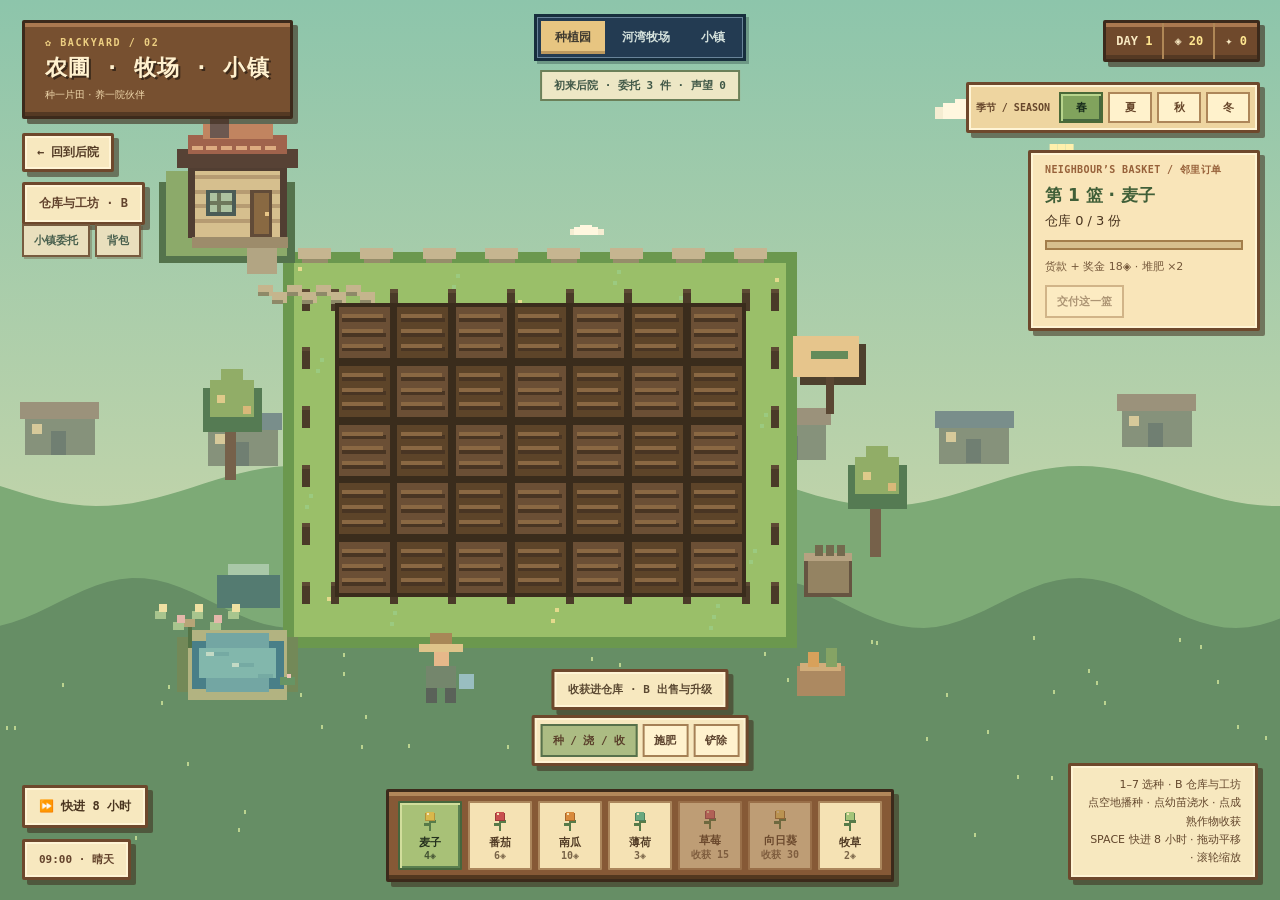
==== commit ab5cffdb: "feat: add riverbend ranch with animal care and shared economy" ====
--- a/farm.html
+++ b/farm.html
@@ -3,7 +3,7 @@
 <head>
 <meta charset="utf-8">
 <meta name="viewport" content="width=device-width,initial-scale=1">
-<title>像素农圃与后院小镇</title>
+<title>农圃、河湾牧场与后院小镇</title>
 <style>
   :root{--ink:#49341f;--dim:#74573a;--gold:#9e592f;--paper:#f7e8bf;--wood:#775030;--dark:#3c2a1b;--line:#6e482c}
   *{box-sizing:border-box;margin:0;padding:0}
@@ -47,7 +47,8 @@
   @media(max-height:560px){#order{top:110px;font-size:10px}#workshop{top:156px}#fieldInfo{display:none}#ledger{max-height:90vh}#tools{bottom:108px}#ttl small{display:none}}
   @media(prefers-reduced-motion:reduce){#toast,.seed,#season button,#home,#skip,#order-fill{transition:none}}
 </style>
-<link rel="stylesheet" href="farm-town.css?v=town-1">
+<link rel="stylesheet" href="farm-town.css?v=ranch-1">
+<link rel="stylesheet" href="farm-ranch.css?v=ranch-1">
 </head>
 <body>
 <canvas id="cv"></canvas>
@@ -61,7 +62,7 @@
 <div id="toast"></div>
 <div class="panel" id="day"></div>
 <button class="panel" id="skip" type="button">⏩ 快进 8 小时</button>
-<div class="panel" id="hint">1–6 选种 · B 仓库与工坊<br>点空地播种 · 点幼苗浇水 · 点成熟作物收获<br>SPACE 快进 8 小时 · 拖动平移 · 滚轮缩放</div>
+<div class="panel" id="hint">1–7 选种 · B 仓库与工坊<br>点空地播种 · 点幼苗浇水 · 点成熟作物收获<br>SPACE 快进 8 小时 · 拖动平移 · 滚轮缩放</div>
 <script>
 "use strict";
 /* =====================================================
@@ -133,6 +134,7 @@
   {id:'herb',  nm:'薄荷', ic:'🌿', price:3,  sell:7,  c:PAL.herb,  cd:PAL.herbD,  h:2},
   {id:'berry', nm:'草莓', ic:'🍓', price:8, sell:22, c:'#db6b76',cd:'#9d4256',h:3,unlock:15,grow:10},
   {id:'sun', nm:'向日葵', ic:'🌻', price:12,sell:32,c:'#edce6d',cd:'#9e7536',h:4,unlock:30,grow:12},
+  {id:'grass',nm:'牧草',ic:'🌱',price:2,sell:4,c:'#a4c579',cd:'#577b4d',h:2,grow:5},
 ];
 const GROW=8; // 每阶段浇水小时
 let plots=[],coins=20,day=1,hour=8,harv=0,sel=0;
@@ -162,7 +164,7 @@
 const limit=(value,max=999999)=>Number.isFinite(value)?Math.max(0,Math.min(max,Math.floor(value))):0;
 function init(){plots=[];for(let y=0;y<ROWS;y++)for(let x=0;x<COLS;x++)plots.push({x,y,s:null,st:0,w:0,p:0,dead:0,dry:0,fert:0,care:0});}
 init();
-function save(){try{localStorage.setItem(KEY,JSON.stringify({v:3,plots,coins,day,hour,harv,order,counts,store,compost,honey,deliveries,upgrades,badges,town}));}catch(e){flash('存储不可用，请检查浏览器设置');}}
+function save(){try{localStorage.setItem(KEY,JSON.stringify({v:4,plots,coins,day,hour,harv,order,counts,store,compost,honey,deliveries,upgrades,badges,town}));}catch(e){flash('存储不可用，请检查浏览器设置');}}
 (function load(){try{const d=JSON.parse(localStorage.getItem(KEY));if(d&&Array.isArray(d.plots)&&d.plots.length===COLS*ROWS){
   plots=plots.map((p,i)=>{const q=d.plots[i];if(!q||q.x!==p.x||q.y!==p.y)return p;return {...p,s:SEEDS.some(S=>S.id===q.s)?q.s:null,st:limit(q.st,3),w:limit(q.w,64),p:Math.max(0,Math.min(24,Number(q.p)||0)),dead:q.dead?1:0,dry:limit(q.dry),fert:limit(q.fert,1),care:limit(q.care,10000)};});
   if(Number.isFinite(d.coins))coins=limit(d.coins);if(Number.isFinite(d.day))day=Math.max(1,limit(d.day));
@@ -229,7 +231,8 @@
   if(p.st>=2) drawSprite(SPR.leaf,stemX,cy-6*z,PAL.leaf,PAL.sprout);
   if(p.st>=3){
     drawSprite(SPR.bush,stemX,cy-8*z,PAL.leafD,PAL.leaf);
-    if(p.s==='pump'){
+    if(p.s==='grass'){for(let i=0;i<7;i++){const ox=(i-3)*1.5*z;px(stemX+ox,cy-(10+(i%3)*3)*z,z,(8+(i%3)*3)*z,i%2?S.cd:S.c);px(stemX+ox-z,cy-(9+(i%3)*3)*z,3*z,z,S.c);}}
+    else if(p.s==='pump'){
       px(stemX-6*z,cy-9*z,12*z,7*z,S.cd);px(stemX-5*z,cy-10*z,10*z,7*z,S.c);
       px(stemX-z,cy-12*z,2*z,3*z,PAL.leafD);
     }else if(p.s==='sun'){px(stemX-5*z,cy-23*z,10*z,7*z,'#e5b747');px(stemX-3*z,cy-25*z,6*z,11*z,'#f5d774');px(stemX-3*z,cy-22*z,6*z,5*z,'#745133');px(stemX-z,cy-21*z,2*z,2*z,'#ab7943')}
@@ -360,6 +363,7 @@
 }
 function draw(dt=1){
   if(townView==='town'&&typeof drawTown==='function'){drawTown(dt);return;}
+  if(townView==='ranch'&&typeof drawRanch==='function'){drawRanch(dt);return;}
   drawSky();
   drawFence();drawYard();
   for(const p of plots)drawPlot(p);
@@ -437,7 +441,7 @@
 addEventListener('keydown',e=>{
   if(e.repeat)return;
   if(e.key.toLowerCase()==='b'){toggleLedger();return}if(e.key==='Escape'&&ledgerOpen){toggleLedger();return}if(ledgerOpen)return;
-  if(e.key>='1'&&e.key<='6'){const i=+e.key-1;if(harv>=(SEEDS[i].unlock||0)){sel=i;tool='care';hud()}}
+  if(e.key>='1'&&e.key<='7'){const i=+e.key-1;if(harv>=(SEEDS[i].unlock||0)){sel=i;tool='care';hud()}}
   if(e.key===' '){e.preventDefault();for(let i=0;i<8;i++)tick()}
 });
 document.getElementById('workshop').onclick=toggleLedger;document.getElementById('deliver').onclick=deliver;
@@ -493,6 +497,7 @@
   requestAnimationFrame(loop);
 })(0);
 </script>
-<script src="farm-town.js?v=town-1"></script>
+<script src="farm-town.js?v=ranch-1"></script>
+<script src="farm-ranch.js?v=ranch-1"></script>
 </body>
 </html>
--- a/farm-ranch.css
+++ b/farm-ranch.css
@@ -0,0 +1,18 @@
+/* 河湾牧场 · 苔绿木框 / 奶油纸卡 */
+#ranchDock{display:none;position:fixed;bottom:18px;left:50%;transform:translateX(-50%);z-index:5;gap:6px;background:#42634c;border:3px solid #294b3c;padding:7px;box-shadow:3px 3px 0 #344d3b55;max-width:calc(100vw - 18px);overflow-x:auto}
+#ranchDock button{background:#f1dfb4;border:2px solid #314b39;color:#4c543c;font:800 12px ui-monospace,monospace;padding:10px 14px;white-space:nowrap;cursor:pointer}
+body[data-town-view=ranch] #ranchDock{display:flex}
+body[data-town-view=ranch] #order,body[data-town-view=ranch] #bar,body[data-town-view=ranch] #tools,body[data-town-view=ranch] #fieldInfo,body[data-town-view=ranch] #workshop,body[data-town-view=ranch] #townQuick,body[data-town-view=ranch] #hint{display:none}
+body[data-town-view=ranch] #townStatus{background:#f4e8c5;border-color:#557d5c;color:#456448;max-width:400px;z-index:4}
+body[data-town-view=ranch] #skip,body[data-town-view=ranch] #day{bottom:89px}
+body[data-town-view=ranch] #toast{bottom:157px}
+body:has(#townTitle:not(:empty)) .ranch-summary{display:flex;flex-wrap:wrap;gap:14px;background:#dbe0bc;border:1px solid #a4b38c;padding:10px 12px;font:700 12px ui-monospace,monospace;margin-bottom:15px}
+.ranch-profile{display:grid;grid-template-columns:96px 1fr;gap:18px;margin:15px 0}.ranch-profile h3{margin:0 0 9px;color:#44684c}.ranch-profile p{font-size:12px;line-height:1.7}
+.ranch-portrait{width:96px;height:96px;background:#a9bb83;border:4px solid #597950;display:grid;place-items:center;box-shadow:inset 0 0 0 5px #d4dcb0;position:relative}.ranch-portrait span{font:900 32px ui-monospace,monospace;background:#f2deb2;border:3px solid #967c53;color:#625b3d;padding:6px 12px}.ranch-portrait.duck{background:#88ada7}.ranch-portrait.cow{background:#b7b895}.ranch-portrait.sheep{background:#aaa1ac}
+.ranch-meter{display:flex;align-items:center;gap:10px;margin:10px 0;font-size:11px}.ranch-meter span{min-width:90px}.ranch-meter i{height:8px;display:block;width:150px;background:#c8c6a3;border:1px solid #8d9e79}.ranch-meter b{height:100%;display:block;background:#708b5d}
+.ranch-name{display:flex;flex-wrap:wrap;align-items:center;gap:8px;margin-top:18px;font-size:12px}.ranch-name input{min-width:0;max-width:150px;padding:9px;border:2px solid #a39069;background:#fff5da;color:#4b5c41;font:700 13px ui-monospace,monospace}
+.ranch-pasture{display:flex;flex-wrap:wrap;gap:10px;align-items:center;padding:12px 0;font-size:12px;color:#4d684c}
+.ranch-animal-list{display:grid;grid-template-columns:repeat(2,1fr);gap:9px}.ranch-animal-link{text-align:left;background:#f8edcf;border:2px solid #acb68e;padding:12px;cursor:pointer;color:#46654d}.ranch-animal-link b,.ranch-animal-link small,.ranch-animal-link span{display:block}.ranch-animal-link small{margin:6px 0;color:#6a7154;font-size:11px}.ranch-animal-link span{color:#9b7145;font-size:11px}.ranch-animal-link:hover{background:#fef3d5}
+#bar{overflow-x:auto}.seed{flex-shrink:0}
+@media(max-width:680px){#townNav button{font-size:10px;padding:7px 7px}#townNav{right:8px;max-width:calc(100vw - 105px)}#ttl{font-size:15px;max-width:172px}#ranchDock{bottom:10px;width:calc(100vw - 16px);padding:5px;gap:4px;justify-content:space-between}#ranchDock button{font-size:10px;padding:10px 8px}body[data-town-view=ranch] #townStatus{top:auto;bottom:145px;font-size:9px;max-width:calc(100vw - 24px)}body[data-town-view=ranch] #skip,body[data-town-view=ranch] #day{bottom:78px}body[data-town-view=ranch] #toast{bottom:183px}.ranch-profile{grid-template-columns:76px 1fr;gap:10px}.ranch-portrait{width:76px;height:76px}.ranch-portrait span{font-size:25px}.ranch-meter{gap:4px}.ranch-meter span{min-width:83px}.ranch-meter i{max-width:100px}.ranch-animal-list{grid-template-columns:1fr}.seed{width:calc((100vw - 72px)/7);min-width:40px}#bar{gap:4px}#townDialog:has(.ranch-name){scroll-padding-bottom:20px}}
+@media(max-height:560px){body[data-town-view=ranch] #townStatus{display:none}#ranchDock{bottom:5px}body[data-town-view=ranch] #skip,body[data-town-view=ranch] #day{bottom:65px}}
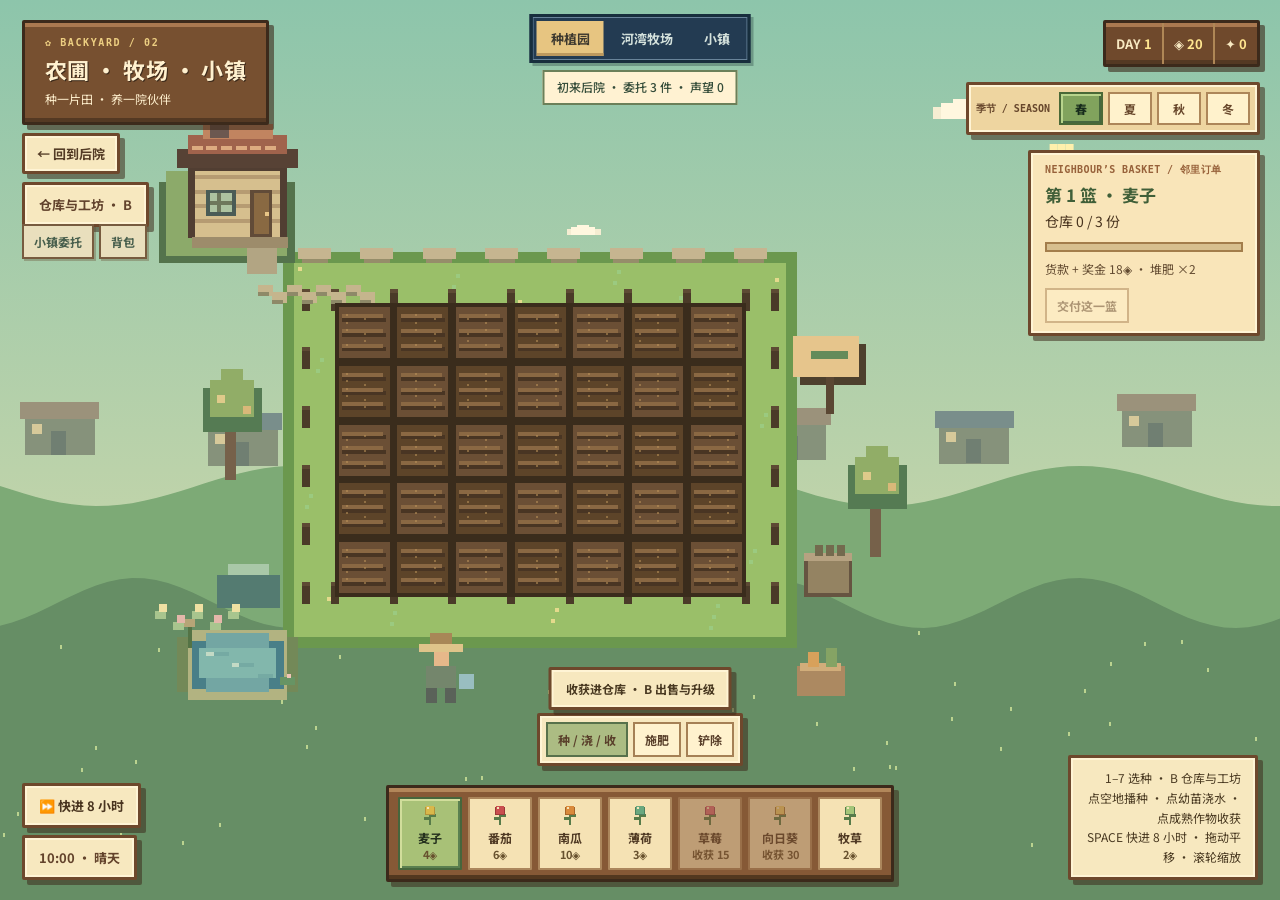
==== commit d0b742c4: "feat: sharpen farm artwork and render readable high-resolution text" ====
--- a/farm.html
+++ b/farm.html
@@ -47,8 +47,11 @@
   @media(max-height:560px){#order{top:110px;font-size:10px}#workshop{top:156px}#fieldInfo{display:none}#ledger{max-height:90vh}#tools{bottom:108px}#ttl small{display:none}}
   @media(prefers-reduced-motion:reduce){#toast,.seed,#season button,#home,#skip,#order-fill{transition:none}}
 </style>
-<link rel="stylesheet" href="farm-town.css?v=ranch-1">
-<link rel="stylesheet" href="farm-ranch.css?v=ranch-1">
+<link rel="stylesheet" href="farm-town.css?v=detail-1">
+<link rel="stylesheet" href="farm-ranch.css?v=detail-1">
+<link rel="stylesheet" href="farm-font.css?v=detail-1">
+<link rel="stylesheet" href="farm-detail.css?v=detail-1">
+<link rel="preload" href="farm-ui.woff2?v=detail-1" as="font" type="font/woff2" crossorigin>
 </head>
 <body>
 <canvas id="cv"></canvas>
@@ -71,7 +74,7 @@
 const cv=document.getElementById('cv'), ctx=cv.getContext('2d');
 let W,H,DPR;
 function rs(){
-  DPR=Math.min(devicePixelRatio||1,2);
+  DPR=Math.min(devicePixelRatio||1,4);
   W=innerWidth;H=innerHeight;
   cv.width=W*DPR;cv.height=H*DPR;
   cv.style.width=W+'px';cv.style.height=H+'px';
@@ -80,6 +83,24 @@
   cam.z=Math.max(1.2,Math.min(4.5,(W-(W>900?400:24))/(COLS*CELL+116),(H-(H<700?210:240))/(ROWS*CELL+100)));
 }
 addEventListener('resize',rs);
+
+/* 地图美术与文字分层：文字按屏幕分辨率绘制，不放大低分辨率字形。 */
+function drawMapLabels(labels,map){
+  ctx.save();ctx.textAlign='center';ctx.textBaseline='middle';
+  for(const l of labels){
+    const size=Math.max(11,Math.min(15,9*map.scale));
+    ctx.font='600 '+size+'px "Backyard Sans","PingFang SC","Microsoft YaHei",sans-serif';
+    const width=Math.ceil(ctx.measureText(l.text).width)+14,height=Math.ceil(size)+10;
+    const cx=Math.round((map.x+l.x*map.scale)*DPR)/DPR;
+    const cy=Math.round((map.y+(l.y-5)*map.scale)*DPR)/DPR;
+    const left=Math.round((cx-width/2)*DPR)/DPR,top=Math.round((cy-height/2)*DPR)/DPR;
+    ctx.fillStyle='#263d3b35';ctx.fillRect(left+1,top+2,width,height);
+    ctx.fillStyle=l.bg;ctx.fillRect(left,top,width,height);
+    ctx.strokeStyle='#40533f70';ctx.lineWidth=1/DPR;ctx.strokeRect(left,top,width,height);
+    ctx.fillStyle=l.ink;ctx.fillText(l.text,cx,cy);
+  }
+  ctx.restore();
+}
 
 /* ---------- 调色板 ---------- */
 const PAL={
@@ -190,7 +211,7 @@
 /* ---------- 绘制 ---------- */
 function px(x,y,w,h,c){
   if(c===undefined){c=h;h=w;}
-  ctx.fillStyle=c;ctx.fillRect(Math.round(x),Math.round(y),Math.ceil(w),Math.ceil(h));
+  ctx.fillStyle=c;ctx.fillRect(Math.round(x*DPR)/DPR,Math.round(y*DPR)/DPR,Math.ceil(w*DPR)/DPR,Math.ceil(h*DPR)/DPR);
 }
 function drawSprite(map,cx,cy,c1,c2){
   const s=cam.z;
@@ -216,6 +237,8 @@
   for(let row=0;row<3;row++){px(x+2*z,y+(4+row*4)*z,12*z,z,wet?'#302b25':'#493523');px(x+2*z,y+(3+row*4)*z,11*z,z,wet?'#655d43':'#8a6843')}
   if(wet){px(x+2*z,y+2*z,3*z,z,'#9a9a70');px(x+11*z,y+11*z,2*z,z,'#a5aa83')}
   if(p.fert)for(let i=0;i<4;i++)px(x+(3+i*3)*z,y+(2+(i*5)%12)*z,z,z,'#d5b47a');
+  // 更细的耕沟土粒：只增加纹理，不改变作物与格子交互。
+  for(let i=0;i<7;i++){const ox=(3+(i*5+p.x*3)%10)*z,oy=(3+(i*7+p.y*2)%10)*z;px(x+ox,y+oy,z/3,z/3,wet?'#a08b6266':'#bd955b88');}
   if(!p.s)return;
   if(p.dead){ // 枯株
     px(cx-z,cy-8*z,2*z,8*z,PAL.dead);
@@ -235,10 +258,12 @@
     else if(p.s==='pump'){
       px(stemX-6*z,cy-9*z,12*z,7*z,S.cd);px(stemX-5*z,cy-10*z,10*z,7*z,S.c);
       px(stemX-z,cy-12*z,2*z,3*z,PAL.leafD);
+      for(const ox of [-3,0,3])px(stemX+ox*z,cy-8*z,z/3,4*z,'#c17e43');px(stemX-3*z,cy-9*z,3*z,z/3,'#f5d275');
     }else if(p.s==='sun'){px(stemX-5*z,cy-23*z,10*z,7*z,'#e5b747');px(stemX-3*z,cy-25*z,6*z,11*z,'#f5d774');px(stemX-3*z,cy-22*z,6*z,5*z,'#745133');px(stemX-z,cy-21*z,2*z,2*z,'#ab7943')}
     else for(const [ox,oy] of fruitDots(p.s)){
       px(stemX+ox*z-1.5*z,cy+oy*z-1.5*z,3*z,p.s==='wheat'?5*z:3*z,S.cd);
       px(stemX+ox*z-z,cy+oy*z-z,2*z,p.s==='wheat'?4*z:2*z,S.c);
+      px(stemX+ox*z-z,cy+oy*z-z,z/3,z/3,'#fff4c4');if(p.s==='straw')px(stemX+ox*z+.3*z,cy+oy*z,z/3,z/3,'#f6cc83');
     }
   }
   // 渴水标记：一个闪烁的小水滴像素
@@ -497,7 +522,7 @@
   requestAnimationFrame(loop);
 })(0);
 </script>
-<script src="farm-town.js?v=ranch-1"></script>
-<script src="farm-ranch.js?v=ranch-1"></script>
+<script src="farm-town.js?v=detail-1"></script>
+<script src="farm-ranch.js?v=detail-1"></script>
 </body>
 </html>
--- a/farm-font.css
+++ b/farm-font.css
@@ -0,0 +1,81 @@
+/* Noto Sans SC, SIL OFL 1.1; self-hosted source character subsets. */
+@font-face {
+  font-family: 'Backyard Sans';
+  font-style: normal;
+  font-weight: 400 700;
+  font-display: swap;
+  src: url(farm-ui.woff2?v=detail-1) format('woff2');
+  unicode-range: U+20-7e, U+b7, U+d7, U+2013-2014, U+2019;
+}
+
+@font-face {
+  font-family: 'Backyard Sans';
+  font-style: normal;
+  font-weight: 400 700;
+  font-display: swap;
+  src: url(farm-ui-1.woff2?v=detail-1) format('woff2');
+  unicode-range: U+201c-201d, U+2190, U+2192, U+23e9, U+25c8, U+2661, U+2665, U+2726, U+273f, U+3001-3002, U+300c-300d, U+4e00-4e01, U+4e09-4e0b, U+4e0d-4e0e, U+4e14, U+4e1b-4e1c, U+4e22, U+4e24, U+4e2a, U+4e2d, U+4e3a, U+4e45, U+4e4b, U+4e5f, U+4e70, U+4e86, U+4e8c, U+4e8e, U+4e91-4e92, U+4e95, U+4ea1, U+4ea4, U+4ea7, U+4eae, U+4eb2, U+4eba, U+4ec5, U+4eca, U+4ecd-4ece, U+4ed3, U+4ed8, U+4ee3, U+4ee5, U+4ef6-4ef7, U+4efd, U+4f18-4f1a, U+4f34, U+4f4d-4f4f, U+4f59, U+4f5c, U+4f60, U+4f7f, U+4f8b, U+4f9d, U+4fa7, U+4fbf, U+4fdd, U+4fee, U+500d, U+501f, U+504f, U+505a, U+505c, U+50a8, U+50cf, U+513f, U+5148-5149, U+5165, U+5168, U+516b, U+5171, U+5173, U+5177, U+517b, U+518d, U+519c, U+51ac, U+51cf, U+51ed, U+51fa-51fb, U+5206-5207, U+5217;
+}
+
+@font-face {
+  font-family: 'Backyard Sans';
+  font-style: normal;
+  font-weight: 400 700;
+  font-display: swap;
+  src: url(farm-ui-2.woff2?v=detail-1) format('woff2');
+  unicode-range: U+521b, U+521d, U+522b, U+5230, U+5236-5237, U+524d, U+5269-526a, U+52a0, U+52a8, U+52b1, U+52bf, U+5305, U+5320, U+533a, U+5341, U+5347, U+5355, U+5357, U+5361, U+539f, U+53a8, U+53bb, U+53c8, U+53cb-53cd, U+53d1, U+53d4, U+53d6, U+53d8, U+53e3, U+53e6, U+53ea-53eb, U+53ef-53f0, U+53f6, U+5403-5404, U+540c-540e, U+5411, U+5427, U+542f, U+5468, U+548c, U+54c1, U+54cd, U+552e, U+5566, U+5582, U+5584, U+559c-559d, U+55b7, U+5668, U+56db, U+56de, U+56e0, U+56e2, U+56ed, U+56f1, U+56f4, U+56fe, U+5703, U+5708, U+571f, U+5728, U+5730, U+573a, U+574a, U+5750, U+5761, U+57c2, U+57df, U+57fa, U+5806, U+5858, U+5899, U+589e, U+58e4, U+58f0, U+58f6, U+5904, U+5907, U+590d, U+590f, U+5916, U+591a, U+591c, U+5927, U+5929, U+5931, U+5934, U+5956, U+5976, U+597d;
+}
+
+@font-face {
+  font-family: 'Backyard Sans';
+  font-style: normal;
+  font-weight: 400 700;
+  font-display: swap;
+  src: url(farm-ui-3.woff2?v=detail-1) format('woff2');
+  unicode-range: U+59cb, U+59d4, U+5b50, U+5b57-5b58, U+5b63, U+5b83, U+5b89, U+5b8c, U+5b9a, U+5b9c, U+5b9e, U+5ba2, U+5bb0, U+5bb6, U+5bb9, U+5bbd, U+5bc6, U+5bf9, U+5c06, U+5c0f, U+5c11, U+5c31, U+5c3d, U+5c40, U+5c42, U+5c45, U+5c4b, U+5c4f, U+5c55, U+5c60, U+5cb8, U+5de5, U+5df2, U+5e01-5e02, U+5e08, U+5e26, U+5e38, U+5e55, U+5e72-5e73, U+5e76, U+5e7c, U+5e7f, U+5e93-5e94, U+5ea6-5ea7, U+5efa, U+5f00, U+5f0f, U+5f20, U+5f31, U+5f62, U+5f71, U+5f84-5f85, U+5f88, U+5f97, U+5fae, U+5fc3, U+5feb, U+6001, U+6025, U+6027, U+60c5, U+60e9, U+611f, U+6162, U+620f-6211, U+6216, U+622a, U+623f-6240, U+624b, U+6253, U+6258, U+6263, U+6269, U+627e, U+628a, U+629b, U+62a5, U+62cc, U+62d6, U+62db, U+62e5, U+62e9, U+6301, U+6309, U+6324, U+6361-6362, U+636e, U+638c, U+6392, U+63a5;
+}
+
+@font-face {
+  font-family: 'Backyard Sans';
+  font-style: normal;
+  font-weight: 400 700;
+  font-display: swap;
+  src: url(farm-ui-4.woff2?v=detail-1) format('woff2');
+  unicode-range: U+63d0, U+644a, U+6478, U+64ad, U+64cd, U+6512, U+6536, U+6539, U+653e, U+6548, U+6559, U+655e, U+6570, U+6587, U+6591, U+6599, U+65b0, U+65b9, U+65bd, U+65e0, U+65e5, U+65e7, U+65e9, U+65f6, U+660e, U+6613, U+661f, U+6625, U+662f, U+6652, U+665a, U+6668, U+666e-666f, U+6674, U+6682, U+66f4, U+66ff-6700, U+6709, U+670b, U+670d, U+671b, U+671f, U+6728, U+672a, U+672c, U+672f, U+6735, U+673a, U+6750-6751, U+6761, U+6765, U+677f, U+6797, U+679a, U+679c, U+67af, U+67b6, U+67dc, U+67e5, U+6807, U+680f, U+6811, U+6817, U+682a, U+6837, U+683c, U+6842, U+6846, U+6848, U+6863, U+6865, U+6869, U+6876, U+68af, U+68c0, U+68c9, U+68cb, U+68da, U+6905, U+690d, U+69fd, U+6a21, U+6a90, U+6b21-6b22, U+6b3e, U+6b62-6b63, U+6b7b, U+6b96, U+6bb5, U+6bcd, U+6bcf, U+6bd4, U+6bdb, U+6c11, U+6c34;
+}
+
+@font-face {
+  font-family: 'Backyard Sans';
+  font-style: normal;
+  font-weight: 400 700;
+  font-display: swap;
+  src: url(farm-ui-5.woff2?v=detail-1) format('woff2');
+  unicode-range: U+6c38, U+6c42, U+6c60-6c61, U+6c64, U+6c9f, U+6ca1, U+6cb3, U+6cb9, U+6cbf, U+6cd5, U+6ce2, U+6d41, U+6d47, U+6d4f, U+6d53, U+6d88, U+6dfb, U+6e05, U+6e14, U+6e34, U+6e38, U+6e7e-6e7f, U+6e90, U+6eaa, U+6eda, U+6ee1, U+6ee4, U+6ef4, U+6f02, U+6f6e, U+704c, U+706f, U+7075, U+7089, U+70b9, U+70c1, U+70d8, U+70df, U+70e4, U+70ed, U+7136, U+7167, U+716e, U+719f, U+71ac, U+7247, U+724c, U+725b, U+7267, U+7269, U+72ec, U+7387, U+73a9, U+73b0, U+7403, U+7406, U+74dc, U+74e6, U+751c, U+751f, U+7528, U+7530, U+753b, U+7554, U+7559, U+756a, U+75be, U+75c5, U+7684, U+76ca, U+76d6, U+76d8, U+76f4, U+7701, U+771f, U+7740, U+77f3, U+7801, U+7814, U+7840, U+78b0, U+78e8, U+793c, U+79bb, U+79cb, U+79cd, U+79ef, U+79fb, U+7a33, U+7a7a, U+7a97, U+7a9d, U+7acb, U+7aef, U+7aff, U+7b2c, U+7b49, U+7ba1;
+}
+
+@font-face {
+  font-family: 'Backyard Sans';
+  font-style: normal;
+  font-weight: 400 700;
+  font-display: swap;
+  src: url(farm-ui-6.woff2?v=detail-1) format('woff2');
+  unicode-range: U+7bb1, U+7bee, U+7c73, U+7c89, U+7c92, U+7cae, U+7cbe, U+7cca, U+7cd6, U+7d20, U+7d2f, U+7e41, U+7ea7, U+7eb8, U+7eba, U+7ebf, U+7ec6, U+7ecf, U+7ed1-7ed2, U+7ed8-7ed9, U+7ee7, U+7eed, U+7ef5, U+7eff, U+7f13, U+7f18, U+7f1d, U+7f29, U+7f3a, U+7f51, U+7f5a, U+7f6e, U+7f8a, U+7f8e, U+8005, U+800c, U+8015, U+8017, U+804a, U+80a5, U+80c6, U+80cc, U+80fd, U+810f, U+81ea, U+81f3, U+820d, U+8212, U+8272, U+8282, U+82a6, U+82b1, U+82bd, U+82c7, U+82d4, U+82d7, U+82e5, U+8303-8304, U+830e, U+8336, U+8349, U+8363, U+836b, U+8377, U+8393, U+83b7, U+83dc, U+8425, U+843d, U+8475, U+84c4, U+84dd, U+8584, U+86cb, U+8702, U+871c, U+884c, U+8857, U+8865, U+88c5, U+897f, U+8981, U+89c1-89c2, U+89c6, U+89c8-89c9, U+89d2, U+89e3, U+89e6, U+8ba1-8ba2, U+8ba4, U+8ba9, U+8bb0, U+8bbe, U+8bc6;
+}
+
+@font-face {
+  font-family: 'Backyard Sans';
+  font-style: normal;
+  font-weight: 400 700;
+  font-display: swap;
+  src: url(farm-ui-7.woff2?v=detail-1) format('woff2');
+  unicode-range: U+8be5, U+8bf7, U+8c03, U+8c22, U+8c37, U+8c46, U+8d26-8d28, U+8d2a, U+8d2d, U+8d39, U+8d44, U+8d56, U+8d5a, U+8d60, U+8d70, U+8d77, U+8db3, U+8def, U+8e0f, U+8e6d, U+8eab, U+8f66, U+8f6e-8f6f, U+8f93, U+8fa8, U+8fb9, U+8fbe, U+8fc1, U+8fc7, U+8fd0-8fd1, U+8fd8-8fd9, U+8fdb-8fdc, U+8fde, U+9000-9001, U+9009, U+900f-9010, U+901a, U+901f-9020, U+9047, U+9053, U+90a3, U+90bb, U+90e8, U+90fd, U+914d, U+916a, U+916c, U+9171, U+9192, U+91c7, U+91cc-91cd, U+91cf, U+91d1, U+9493, U+94b1, U+94f2, U+94f6, U+9500-9501, U+9519, U+9547, U+955c, U+957f, U+95e8, U+95ea, U+95ed, U+95f4, U+961f, U+9632, U+9636, U+963f, U+9645, U+9662, U+9664, U+968f, U+96c6, U+96e8, U+96ea, U+96f6, U+9700, U+9752, U+9759, U+975b, U+9760, U+9762, U+9875, U+9884, U+9886, U+9897, U+98ce;
+}
+
+@font-face {
+  font-family: 'Backyard Sans';
+  font-style: normal;
+  font-weight: 400 700;
+  font-display: swap;
+  src: url(farm-ui-8.woff2?v=detail-1) format('woff2');
+  unicode-range: U+98d8, U+98df, U+9910, U+996e, U+9971-9972, U+9975, U+9999, U+9ad8, U+9c7c, U+9c9c, U+9ca4, U+9cde, U+9e21, U+9e2d, U+9ea6, U+9ec4, U+ff08-ff09, U+ff0c, U+ff1a-ff1b, U+ff1f;
+}
--- a/farm-detail.css
+++ b/farm-detail.css
@@ -0,0 +1,52 @@
+/* 高清字形独立于像素美术：纸卡、木框保持原样，不使用模糊滤镜。 */
+/* 字形在 farm-font.css 内按字符区间加载，避免整包中文字体。 */
+:root{--farm-type:"Backyard Sans","PingFang SC","Microsoft YaHei",system-ui,sans-serif}
+html,body{font-family:var(--farm-type);text-rendering:optimizeLegibility}
+button,input{font-family:var(--farm-type)}
+canvas{image-rendering:auto}
+#ttl,#ttl small,#home,#hud,#season button,.seed,#toast,#day,#skip,#workshop,#tools button,.farm-btn,#fieldInfo,#focus,#townNav button,#townStatus,#townPlaces button,#townQuick button,.town-heading h2,.town-balance,.town-action,.town-section,#ranchDock button,.ranch-summary,.ranch-name input,#ledger h2,#ledger h3{font-family:var(--farm-type)}
+#ttl{font-weight:700;text-shadow:1px 1px #3c2a1b;letter-spacing:.02em}
+#ttl small{font-size:12px;line-height:1.5;color:#fff0ce}
+#hud{font-size:13px;font-variant-numeric:tabular-nums;font-weight:700}
+#home,#skip,#workshop,#day{font-size:13px}
+#townNav button{font-size:13px;font-weight:700}
+#townStatus{font-size:12px;font-weight:500;line-height:1.55;color:#344c39;background:#fff2d2}
+#townPlaces button,#ranchDock button{font-size:13px;font-weight:700}
+#townQuick button,#tools button,.farm-btn{font-size:12px;font-weight:700}
+#season button{font-size:12px}
+.seed .nm{font-size:12px;font-weight:700}.seed .pr{font-size:11px;opacity:1;color:#67512e}
+#fieldInfo,#hint,#focus{font-size:12px;color:#493921}
+#toast{font-size:13px;line-height:1.65;font-weight:700}
+#order{font-size:14px}#order small{font-size:12px;color:#624a30}
+.town-heading h2{font-size:24px;font-weight:700}
+.town-intro{font-size:14px;line-height:1.85;color:#594b32}
+.town-balance,.ranch-summary{font-size:13px!important;font-weight:600!important}
+.town-card h3{font-size:17px;font-weight:700}
+.town-card p,.town-card small{font-size:13px;color:#645139;line-height:1.8}
+.town-row{font-size:14px}.town-row small{font-size:12px;color:#66553c;line-height:1.8}
+.town-action{font-size:13px;font-weight:700;padding:9px 12px;min-height:40px}
+.town-note{font-size:13px;line-height:1.8}.town-section{font-size:15px;font-weight:700}
+.ranch-profile p,.ranch-pasture,.ranch-name{font-size:14px;line-height:1.8}
+.ranch-meter{font-size:13px}.ranch-meter span{min-width:100px}
+.ranch-animal-link{font-size:14px}.ranch-animal-link small,.ranch-animal-link span{font-size:12px;color:#5d6146}
+.ranch-name input{font-size:16px;font-weight:500}
+#ledger p{font-size:13px;color:#624c33}#ledger h3{font-size:15px;font-weight:700}
+#ledger .stock-row,.upgrade-row{font-size:14px}#ledger .stock-row small,.upgrade-row small{font-size:12px;color:#675337}
+@media(max-width:680px){
+ #ttl{font-size:17px;max-width:172px}#ttl small{font-size:10px}
+ #hud{font-size:10px}#hud span{padding:9px 4px}
+ #townNav{max-width:calc(100vw - 113px)}#townNav button{font-size:11px;padding:7px 6px}
+ #home,#skip,#day,#workshop{font-size:11px}
+ #townStatus,body[data-town-view=ranch] #townStatus{font-size:11px;max-width:calc(100vw - 20px);line-height:1.5}
+ #townPlaces button,#ranchDock button{font-size:11px;padding:9px 7px}
+ #townQuick button,#tools button,.farm-btn{font-size:11px}
+ #townDialog{max-height:90dvh}.town-heading h2{font-size:21px}
+ .town-row{font-size:14px}.town-action{font-size:13px;padding:9px 10px}
+ #fieldInfo{font-size:10px;bottom:178px}#focus{font-size:10px}
+ #order{font-size:12px}#order strong{font-size:14px}#order small{font-size:10px}
+ #order .farm-btn{font-size:11px;padding:5px 7px}
+ .seed .nm{font-size:11px}.seed .pr{font-size:10px}
+ #bar{max-height:104px}#toast{font-size:12px}
+ .ranch-meter{font-size:12px}.ranch-meter span{min-width:94px}
+}
+@media(max-height:560px){#ttl{font-size:17px;padding:8px 12px}#ttl small{display:none}#townStatus{display:none}#townNav button{font-size:12px}}
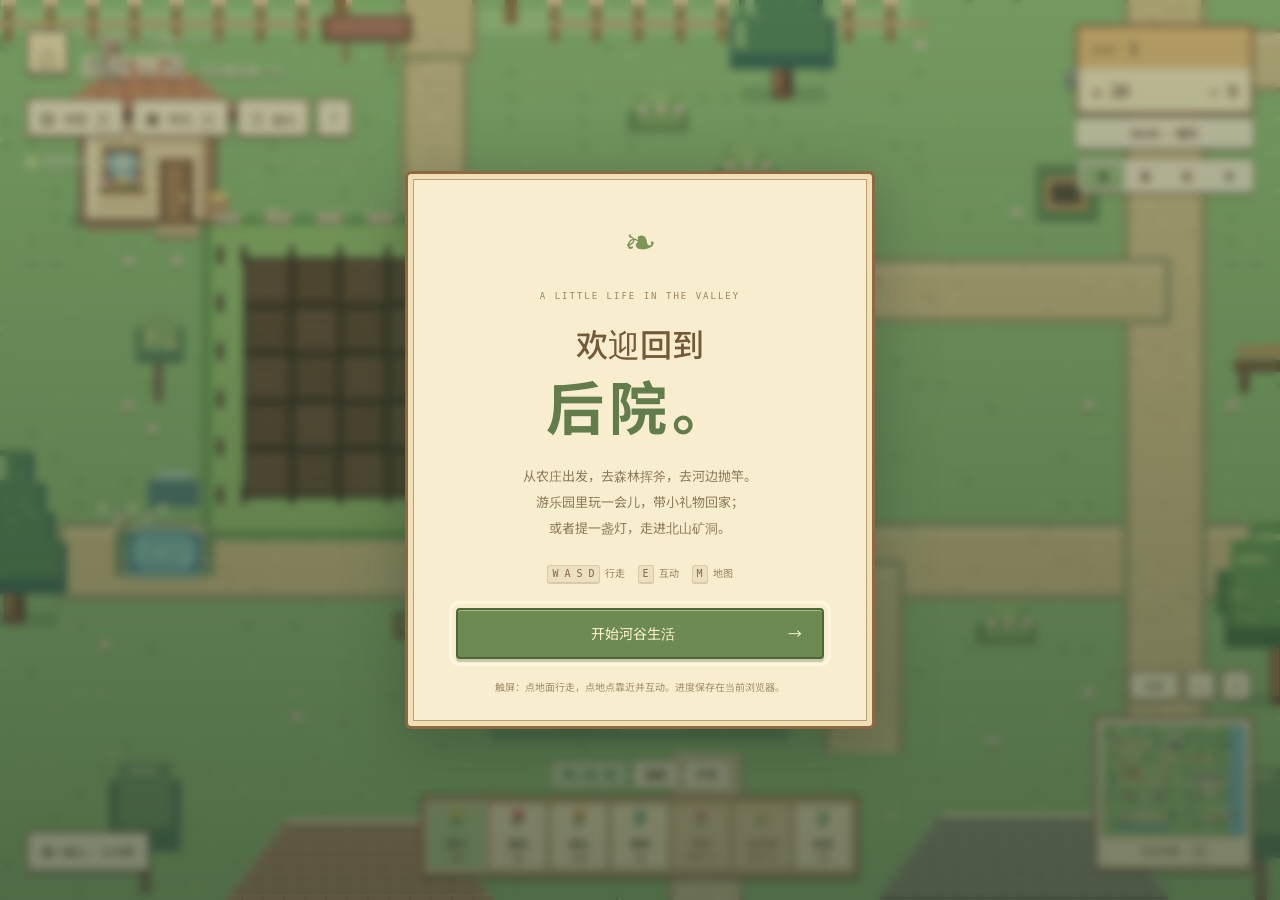
==== commit f8b25046: "feat: unite seven valley regions and refresh homepage" ====
--- a/farm.html
+++ b/farm.html
@@ -1,528 +1,2 @@
-<!DOCTYPE html>
-<html lang="zh">
-<head>
-<meta charset="utf-8">
-<meta name="viewport" content="width=device-width,initial-scale=1">
-<title>农圃、河湾牧场与后院小镇</title>
-<style>
-  :root{--ink:#49341f;--dim:#74573a;--gold:#9e592f;--paper:#f7e8bf;--wood:#775030;--dark:#3c2a1b;--line:#6e482c}
-  *{box-sizing:border-box;margin:0;padding:0}
-  html,body{height:100%;overflow:hidden;background:#b6d49f;font-family:system-ui,"PingFang SC","Noto Sans SC",sans-serif;color:var(--ink);-webkit-user-select:none;user-select:none;touch-action:none}
-  canvas{position:fixed;inset:0;display:block;image-rendering:pixelated;image-rendering:crisp-edges}
-  .panel{position:fixed;background:var(--paper);border:3px solid var(--line);border-radius:2px;padding:10px 14px;box-shadow:inset 0 0 0 2px #fff4d5,5px 5px 0 #3c2a1b88;image-rendering:pixelated}
-  #ttl{left:22px;top:20px;background:var(--wood);color:#fff1cf;border-color:var(--dark);font:900 24px ui-monospace,monospace;letter-spacing:.05em;text-shadow:2px 2px var(--dark);padding:14px 20px;box-shadow:inset 0 4px #aa7950,inset 0 -4px #543923,5px 5px 0 #3c2a1b99}
-  #ttl::before{content:'✿  BACKYARD / 02';display:block;color:#edcf82;font:700 10px ui-monospace,monospace;letter-spacing:.16em;margin-bottom:5px;text-shadow:none}
-  #ttl small{display:block;color:#f0d8ac;font:11px system-ui;margin-top:5px;letter-spacing:0;text-shadow:none}
-  #home{left:22px;top:133px;color:#533b25;text-decoration:none;font:700 12px ui-monospace,monospace;padding:8px 12px;transition:transform .18s}
-  #home:hover{transform:translateY(-3px)}
-  #hud{right:20px;top:20px;display:flex;gap:0;padding:0;font:700 13px ui-monospace,monospace;background:#6f492c;color:#f8e9c2;border-color:var(--dark);box-shadow:inset 0 4px #aa7950,inset 0 -4px #543923,5px 5px 0 #3c2a1b99}
-  #hud span{padding:12px 15px;border-right:2px solid #af8756}#hud span:last-child{border:0}#hud b{color:#ffe690}
-  #season{right:20px;top:80px;display:flex;gap:5px;align-items:center;padding:7px;background:#eed5a0}
-  #season .label{font:800 10px ui-monospace,monospace;margin-right:4px;color:#67472c}
-  #season button{border:2px solid #ad8659;background:#fff2cc;color:#67462a;min-width:44px;padding:6px 4px;cursor:pointer;font:800 11px ui-monospace,monospace;transition:transform .16s,background .16s}
-  #season button[aria-pressed=true]{background:#81a35d;border-color:#4a6937;color:#172b1c;box-shadow:inset 2px 2px #b8d48c,inset -2px -2px #46673e}
-  #season button:hover{transform:translateY(-3px)}
-  #bar{left:50%;bottom:18px;transform:translateX(-50%);display:flex;gap:6px;padding:9px;background:#865936;border-color:var(--dark);max-width:calc(100vw - 18px);box-shadow:inset 0 4px #b2875a,inset 0 -4px #53381f,5px 5px 0 #3c2a1b88}
-  .seed{width:64px;padding:6px 2px;text-align:center;cursor:pointer;border:2px solid #ab865c;border-radius:1px;background:#f5e2b4;color:#503a24;font:700 12px ui-monospace,monospace;transition:transform .16s,background .16s}
-  .seed .ic{font-size:21px;line-height:1.2;image-rendering:pixelated}.seed .nm{font-size:11px;margin-top:2px}.seed .pr{font-size:10px;opacity:.75}
-  .seed.on{border-color:#46663c;background:#a8c177;box-shadow:inset 2px 2px #d1dd9b,inset -2px -2px #5a8050;color:#24301d}.seed.off{opacity:.65}
-  .seed:hover{transform:translateY(-4px);background:#fff0c5}
-  #toast{left:50%;bottom:112px;transform:translate(-50%,12px);font:700 12px ui-monospace,monospace;background:#4c6a39;color:#fff5d4;padding:10px 14px;border:3px solid #304d31;opacity:0;transition:opacity .22s,transform .22s;pointer-events:none;position:fixed;z-index:5;white-space:nowrap;box-shadow:4px 4px 0 #3c2a1b88}
-  #toast.show{opacity:1;transform:translate(-50%,0)}
-  #day{left:22px;bottom:20px;font:800 11px ui-monospace,monospace;color:#63432c}
-  #skip{left:22px;bottom:67px;color:var(--ink);font:800 12px ui-monospace,monospace;cursor:pointer;transition:transform .17s,background .17s}
-  #skip:hover{transform:translateY(-3px);background:#ffe6a3}
-  #hint{right:22px;bottom:20px;font-size:11px;color:#62462c;text-align:right;line-height:1.65}
-  #order{right:20px;top:150px;width:232px;font-size:13px;line-height:1.55;background:#f9e5b9}
-  #order::before{content:'TODAY’S BASKET  /  今日采收';display:block;font:800 10px ui-monospace,monospace;color:#97613a;letter-spacing:.04em;margin-bottom:5px}
-  #order strong{display:block;color:#405f38;font-size:17px;margin-bottom:3px}
-  #order-progress{height:10px;background:#d7bf8e;border:2px solid #a37d4b;margin:9px 0 6px;overflow:hidden}
-  #order-fill{height:100%;width:0;background:#86a855;transition:width .4s steps(8)}#order small{color:var(--dim);font-size:11px}
-  #season button:focus-visible,.seed:focus-visible,#home:focus-visible,#skip:focus-visible{outline:3px solid #fff5dc;outline-offset:3px}
-  @media(max-width:680px){#ttl{left:8px;top:8px;padding:8px 10px;font-size:17px}#ttl::before{font-size:8px}#ttl small{font-size:9px}#hud{right:8px;top:8px;font-size:10px}#hud span{padding:9px 5px}#home{left:8px;top:82px;font-size:10px}#season{right:8px;top:102px;padding:4px;gap:3px}#season .label{display:none}#season button{min-width:36px;padding:5px 2px;font-size:10px}#order{top:163px;right:8px;width:171px;font-size:11px;padding:8px}#order::before{font-size:8px}#order strong{font-size:13px}#order small{font-size:9px}#bar{bottom:8px;padding:5px;gap:4px}.seed{width:51px;padding:4px 1px}.seed .ic{font-size:17px}.seed .nm{font-size:10px}.seed .pr{font-size:9px}#skip{left:8px;bottom:100px;font-size:10px;padding:7px}#day{left:8px;bottom:65px;font-size:10px}#hint{display:none}#toast{bottom:92px;font-size:10px}}
-  @media(max-height:560px){#order{top:105px}#season{top:60px}#hint,#day{display:none}}
-  #workshop{left:22px;top:182px;font:800 12px ui-monospace,monospace;color:#62432d;cursor:pointer}#tools{left:50%;bottom:122px;transform:translateX(-50%);display:flex;gap:5px;padding:6px;white-space:nowrap}#tools button,.farm-btn{background:#fff2ce;border:2px solid #a58055;color:#5a402b;padding:7px 10px;font:700 11px ui-monospace,monospace;cursor:pointer}#tools button[aria-pressed=true]{background:#acbc83;border-color:#58714b}button:disabled{opacity:.48;cursor:default}button:focus-visible{outline:3px solid #fff5dc;outline-offset:3px}#fieldInfo{left:50%;top:18px;transform:translateX(-50%);font:700 11px ui-monospace,monospace;color:#5b4932;max-width:280px;text-align:center;pointer-events:none}#ledger{display:none;z-index:9;left:50%;top:50%;transform:translate(-50%,-50%);width:min(660px,calc(100vw - 24px));max-height:82vh;overflow:auto;touch-action:pan-y;padding:18px}#ledger .ledger-top{display:flex;align-items:center;justify-content:space-between}#ledger h2{font:900 23px serif;margin:0;color:#536143}#ledger h3{font:800 13px ui-monospace,monospace;margin:18px 0 8px;color:#7b4e30}#ledger p{font-size:11px;color:#745b40;line-height:1.7}.ledger-grid{display:grid;grid-template-columns:1fr 1fr;gap:12px}#ledger .stock-row,.upgrade-row{padding:9px 0;border-bottom:1px dashed #b4996b;font-size:12px;display:flex;justify-content:space-between;align-items:center;gap:10px}#ledger .stock-row small,.upgrade-row small{display:block;color:#816a4c;font-size:10px;line-height:1.6}.seed.locked{opacity:.5}#bar{max-width:calc(100vw - 18px);overflow-x:auto}.seed{flex-shrink:0}#toast{white-space:normal;text-align:center;max-width:calc(100vw - 20px);bottom:180px}#order::before{content:'NEIGHBOUR’S BASKET / 邻里订单'}#order .farm-btn{margin-top:8px}#skip{bottom:72px}#hint{max-width:190px}#bar .seed .ic{font-size:18px}#focus{font:700 10px ui-monospace,monospace;color:#745b40;margin-top:5px}
-  @media(max-width:900px){#fieldInfo{top:auto;bottom:177px;max-width:230px;font-size:10px}#tools{bottom:115px}#workshop{top:180px}#ttl{font-size:20px}#hud span{padding:11px 8px}}
-  @media(max-width:680px){#workshop{left:8px;top:128px;font-size:10px;padding:7px}#tools{bottom:132px;padding:4px;gap:3px}#tools button{font-size:10px;padding:7px 8px}#fieldInfo{bottom:178px;padding:5px;font-size:9px;max-width:210px}#order{top:148px;width:156px;padding:7px}#order small{font-size:9px}#order .farm-btn{padding:5px;font-size:9px}#bar{width:calc(100vw - 16px);justify-content:flex-start}.seed{width:calc((100vw - 54px)/6);min-width:44px}#day{bottom:91px;font-size:9px;padding:5px}#skip{bottom:91px;left:auto;right:8px;padding:5px;font-size:9px}#toast{bottom:195px;font-size:10px}#ledger{padding:12px;max-height:85vh}.ledger-grid{grid-template-columns:1fr}#ttl{max-width:175px}#hud{font-size:9px}#hud span{padding:9px 4px}}
-  @media(max-height:560px){#order{top:110px;font-size:10px}#workshop{top:156px}#fieldInfo{display:none}#ledger{max-height:90vh}#tools{bottom:108px}#ttl small{display:none}}
-  @media(prefers-reduced-motion:reduce){#toast,.seed,#season button,#home,#skip,#order-fill{transition:none}}
-</style>
-<link rel="stylesheet" href="farm-town.css?v=detail-1">
-<link rel="stylesheet" href="farm-ranch.css?v=detail-1">
-<link rel="stylesheet" href="farm-font.css?v=detail-1">
-<link rel="stylesheet" href="farm-detail.css?v=detail-1">
-<link rel="preload" href="farm-ui.woff2?v=detail-1" as="font" type="font/woff2" crossorigin>
-</head>
-<body>
-<canvas id="cv"></canvas>
-<div class="panel" id="ttl">像素农圃<small>播种 · 浇水 · 等一场收获</small></div>
-<a class="panel" id="home" href="index.html">← 回到后院</a>
-<div class="panel" id="hud"><span>DAY <b id="d">1</b></span><span>◈ <b id="c">20</b></span><span>✦ <b id="h">0</b></span></div>
-<div class="panel" id="season" role="group" aria-label="画面季节（仅改变外观）"><span class="label">季节 / SEASON</span><button type="button" data-season="spring" aria-pressed="true">春</button><button type="button" data-season="summer" aria-pressed="false">夏</button><button type="button" data-season="autumn" aria-pressed="false">秋</button><button type="button" data-season="winter" aria-pressed="false">冬</button></div>
-<div class="panel" id="order" aria-live="polite"><strong id="order-name"></strong><span id="order-text"></span><div id="order-progress"><div id="order-fill"></div></div><small id="order-reward"></small><br><button class="farm-btn" id="deliver" type="button">交付这一篮</button></div>
-<div class="panel" id="bar"></div>
-<button class="panel" id="workshop" type="button">仓库与工坊 · B</button><div class="panel" id="tools" role="group" aria-label="田间工具"><button type="button" data-tool="care" aria-pressed="true">种 / 浇 / 收</button><button type="button" data-tool="fertilize" aria-pressed="false">施肥</button><button type="button" data-tool="clear" aria-pressed="false">铲除</button></div><div class="panel" id="fieldInfo">点田地照料 · 收获进仓库</div><section class="panel" id="ledger" aria-label="仓库与工坊"></section>
-<div id="toast"></div>
-<div class="panel" id="day"></div>
-<button class="panel" id="skip" type="button">⏩ 快进 8 小时</button>
-<div class="panel" id="hint">1–7 选种 · B 仓库与工坊<br>点空地播种 · 点幼苗浇水 · 点成熟作物收获<br>SPACE 快进 8 小时 · 拖动平移 · 滚轮缩放</div>
-<script>
-"use strict";
-/* =====================================================
-   像素农圃 —— 逐格绘制的像素农场，零依赖单文件
-   ===================================================== */
-const cv=document.getElementById('cv'), ctx=cv.getContext('2d');
-let W,H,DPR;
-function rs(){
-  DPR=Math.min(devicePixelRatio||1,4);
-  W=innerWidth;H=innerHeight;
-  cv.width=W*DPR;cv.height=H*DPR;
-  cv.style.width=W+'px';cv.style.height=H+'px';
-  ctx.setTransform(DPR,0,0,DPR,0,0);
-  ctx.imageSmoothingEnabled=false;
-  cam.z=Math.max(1.2,Math.min(4.5,(W-(W>900?400:24))/(COLS*CELL+116),(H-(H<700?210:240))/(ROWS*CELL+100)));
-}
-addEventListener('resize',rs);
-
-/* 地图美术与文字分层：文字按屏幕分辨率绘制，不放大低分辨率字形。 */
-function drawMapLabels(labels,map){
-  ctx.save();ctx.textAlign='center';ctx.textBaseline='middle';
-  for(const l of labels){
-    const size=Math.max(11,Math.min(15,9*map.scale));
-    ctx.font='600 '+size+'px "Backyard Sans","PingFang SC","Microsoft YaHei",sans-serif';
-    const width=Math.ceil(ctx.measureText(l.text).width)+14,height=Math.ceil(size)+10;
-    const cx=Math.round((map.x+l.x*map.scale)*DPR)/DPR;
-    const cy=Math.round((map.y+(l.y-5)*map.scale)*DPR)/DPR;
-    const left=Math.round((cx-width/2)*DPR)/DPR,top=Math.round((cy-height/2)*DPR)/DPR;
-    ctx.fillStyle='#263d3b35';ctx.fillRect(left+1,top+2,width,height);
-    ctx.fillStyle=l.bg;ctx.fillRect(left,top,width,height);
-    ctx.strokeStyle='#40533f70';ctx.lineWidth=1/DPR;ctx.strokeRect(left,top,width,height);
-    ctx.fillStyle=l.ink;ctx.fillText(l.text,cx,cy);
-  }
-  ctx.restore();
-}
-
-/* ---------- 调色板 ---------- */
-const PAL={
-  soilA:'#6b4f35',soilB:'#5d4429',soilWet:'#453421',soilEdge:'#3a2c1c',
-  sky0:'#a6d6bf',sky1:'#dae7bb',
-  sprout:'#7fae4c',leaf:'#5c8a3c',leafD:'#44682e',
-  wheat:'#d9b84b',wheatD:'#b3923a',
-  tomato:'#c94f4f',tomatoD:'#9c3838',
-  pump:'#d98a3c',pumpD:'#a8662a',
-  herb:'#6aa87f',herbD:'#4e8160',
-  dead:'#6a5a44',
-  fence:'#4a3a28',fenceL:'#5d4a34',
-  star:'#e8e0cf',
-};
-
-/* ---------- 像素精灵（位图，1=有色 0=透明） ---------- */
-// 每个生长阶段一张小图，8x8 ~ 12x12，运行时放大
-const SPR={
-  sprout:[ // 发芽
-    "00011000",
-    "00111100",
-    "00011000",
-    "00011000",
-  ],
-  leaf:[ // 苗
-    "00111100",
-    "01111110",
-    "11100111",
-    "00111100",
-    "00011000",
-    "00011000",
-  ],
-  bush:[ // 成株
-    "01100110",
-    "11111111",
-    "11111111",
-    "01111110",
-    "00111100",
-    "00011000",
-  ],
-};
-function fruitDots(kind){ // 果实位置随品种错开
-  return kind==='tomato'?[[-4,-10],[3,-12],[0,-18]]:kind==='pump'?[[0,-5]]:[[-5,-13],[5,-16],[0,-21]];
-}
-
-/* ---------- 游戏数据 ---------- */
-const COLS=7,ROWS=5;
-const SEEDS=[
-  {id:'wheat', nm:'麦子', ic:'🌾', price:4,  sell:9,  c:PAL.wheat, cd:PAL.wheatD, h:2},
-  {id:'tomato',nm:'番茄', ic:'🍅', price:6,  sell:15, c:PAL.tomato,cd:PAL.tomatoD,h:3},
-  {id:'pump',  nm:'南瓜', ic:'🎃', price:10, sell:26, c:PAL.pump,  cd:PAL.pumpD,  h:4},
-  {id:'herb',  nm:'薄荷', ic:'🌿', price:3,  sell:7,  c:PAL.herb,  cd:PAL.herbD,  h:2},
-  {id:'berry', nm:'草莓', ic:'🍓', price:8, sell:22, c:'#db6b76',cd:'#9d4256',h:3,unlock:15,grow:10},
-  {id:'sun', nm:'向日葵', ic:'🌻', price:12,sell:32,c:'#edce6d',cd:'#9e7536',h:4,unlock:30,grow:12},
-  {id:'grass',nm:'牧草',ic:'🌱',price:2,sell:4,c:'#a4c579',cd:'#577b4d',h:2,grow:5},
-];
-const GROW=8; // 每阶段浇水小时
-let plots=[],coins=20,day=1,hour=8,harv=0,sel=0;
-let cam={x:0,y:0,z:3},drag=null,moved=0;   // z = 像素放大倍数
-const KEY='pixelfarm-v1';
-// 仅视觉偏好另存，不触碰旧种植存档。
-const SEASON_KEY='pixelfarm-season-v1',SEASONS=['spring','summer','autumn','winter'];
-let season='spring',reducedMotion=matchMedia('(prefers-reduced-motion: reduce)').matches;
-try{const stored=localStorage.getItem(SEASON_KEY);if(SEASONS.includes(stored))season=stored;}catch(e){}
-const motionPreference=matchMedia('(prefers-reduced-motion: reduce)');
-motionPreference.addEventListener('change',e=>{reducedMotion=e.matches;particles.length=0;});
-function setSeason(value){
-  if(!SEASONS.includes(value))return;
-  season=value;
-  document.querySelectorAll('#season button').forEach(b=>b.setAttribute('aria-pressed',String(b.dataset.season===value)));
-  try{localStorage.setItem(SEASON_KEY,value);}catch(e){}
-}
-let store={},compost=0,honey=0,deliveries=0,tool='care',hoverPlot=null,ledgerOpen=false,ledgerStamp='';
-let upgrades={can:0,sprinkler:0,hive:0},badges=[];
-let town={v:1,rep:0,stock:{},friends:{},talked:{},gifted:{},buildings:{},requests:[],completed:0,buys:{},fishingDay:0,fishingCount:0,fishSerial:0};
-let townView='farm',townDialogOpen=false;
-const BADGES=[{id:'first',name:'第一季收成',text:'收获 10 次',ready:()=>harv>=10,reward:25},{id:'variety',name:'一篮四色',text:'四种基础作物各收获 5 次',ready:()=>SEEDS.slice(0,4).every(s=>(counts[s.id]||0)>=5),reward:60},{id:'neighbour',name:'邻里常客',text:'交付 5 篮订单',ready:()=>deliveries>=5,reward:75},{id:'gardener',name:'坡上的园丁',text:'累计收获 60 次',ready:()=>harv>=60,reward:120}];
-let order={id:'wheat',goal:3,done:0,number:1},counts={};
-const availableSeeds=()=>SEEDS.filter(s=>harv>=(s.unlock||0));
-const marketSeed=()=>{const crops=availableSeeds();return crops[(day-1)%crops.length]};
-function nextOrder(n){const crops=availableSeeds();return {id:crops[(n-1)%crops.length].id,goal:Math.min(12,3+Math.floor((n-1)/4)),done:0,number:n};}
-const limit=(value,max=999999)=>Number.isFinite(value)?Math.max(0,Math.min(max,Math.floor(value))):0;
-function init(){plots=[];for(let y=0;y<ROWS;y++)for(let x=0;x<COLS;x++)plots.push({x,y,s:null,st:0,w:0,p:0,dead:0,dry:0,fert:0,care:0});}
-init();
-function save(){try{localStorage.setItem(KEY,JSON.stringify({v:4,plots,coins,day,hour,harv,order,counts,store,compost,honey,deliveries,upgrades,badges,town}));}catch(e){flash('存储不可用，请检查浏览器设置');}}
-(function load(){try{const d=JSON.parse(localStorage.getItem(KEY));if(d&&Array.isArray(d.plots)&&d.plots.length===COLS*ROWS){
-  plots=plots.map((p,i)=>{const q=d.plots[i];if(!q||q.x!==p.x||q.y!==p.y)return p;return {...p,s:SEEDS.some(S=>S.id===q.s)?q.s:null,st:limit(q.st,3),w:limit(q.w,64),p:Math.max(0,Math.min(24,Number(q.p)||0)),dead:q.dead?1:0,dry:limit(q.dry),fert:limit(q.fert,1),care:limit(q.care,10000)};});
-  if(Number.isFinite(d.coins))coins=limit(d.coins);if(Number.isFinite(d.day))day=Math.max(1,limit(d.day));
-  if(Number.isFinite(d.hour))hour=limit(d.hour,23);if(Number.isFinite(d.harv))harv=limit(d.harv);
-  if(d.order&&SEEDS.some(S=>S.id===d.order.id)&&Number.isFinite(d.order.goal)&&Number.isFinite(d.order.done)&&Number.isFinite(d.order.number))order={id:d.order.id,goal:Math.max(1,limit(d.order.goal,99)),done:limit(d.order.done,99),number:Math.max(1,limit(d.order.number))};
-  for(const S of SEEDS){counts[S.id]=limit(d.counts?.[S.id]);const row=d.store?.[S.id];store[S.id]=[0,1,2].map(i=>limit(row?.[i]));}
-  compost=limit(d.compost);honey=limit(d.honey);deliveries=limit(d.deliveries);if(d.upgrades)for(const k of Object.keys(upgrades))upgrades[k]=limit(d.upgrades[k],k==='can'?2:1);
-  badges=Array.isArray(d.badges)?d.badges.filter(id=>BADGES.some(b=>b.id===id)):[];
-  if(d.town&&typeof d.town==='object')town={...town,...d.town};
-}}catch(e){}})();
-
-/* ---------- 网格 ---------- */
-const CELL=16; // 一格 16 像素（放大 z 倍）
-function toScreen(gx,gy){
-  return [W/2-(W>900?100:0)+(gx-(COLS-1)/2)*CELL*cam.z+cam.x, H/2+(gy-(ROWS-1)/2)*CELL*cam.z+cam.y];
-}
-function toGrid(mx,my){
-  const gx=(mx-W/2+(W>900?100:0)-cam.x)/(CELL*cam.z)+(COLS-1)/2;
-  const gy=(my-H/2-cam.y)/(CELL*cam.z)+(ROWS-1)/2;
-  return [Math.floor(gx+.5),Math.floor(gy+.5)];
-}
-
-/* ---------- 绘制 ---------- */
-function px(x,y,w,h,c){
-  if(c===undefined){c=h;h=w;}
-  ctx.fillStyle=c;ctx.fillRect(Math.round(x*DPR)/DPR,Math.round(y*DPR)/DPR,Math.ceil(w*DPR)/DPR,Math.ceil(h*DPR)/DPR);
-}
-function drawSprite(map,cx,cy,c1,c2){
-  const s=cam.z;
-  for(let r=0;r<map.length;r++)for(let i=0;i<map[r].length;i++){
-    if(map[r][i]==='1'){
-      px(cx+(i-map[r].length/2)*s, cy+(r-map.length)*s, s, (r<map.length/2)?c2:c1);
-    }
-  }
-}
-function drawPlot(p){
-  const z=cam.z, s=CELL*z;
-  const [cx,cy]=toScreen(p.x,p.y);
-  const x=cx-s/2, y=cy-s/2;
-  const sway=(!reducedMotion&&p.s&&p.st>0)?Math.sin(sceneTime*.002+p.x*1.7+p.y*.9)*z*.55:0;
-  const stemX=cx+sway;
-  // 土壤棋盘
-  const wet=p.w>0;
-  px(x,y,s,(p.x+p.y)%2?(wet?PAL.soilWet:PAL.soilB):(wet?PAL.soilWet:PAL.soilA));
-  // 边缘
-  px(x,y,s,z,PAL.soilEdge);px(x,y+s-z,s,z,PAL.soilEdge);
-  px(x,y,z,s,PAL.soilEdge);px(x+s-z,y,z,s,PAL.soilEdge);
-  // 耕沟、湿土反光与堆肥颗粒
-  for(let row=0;row<3;row++){px(x+2*z,y+(4+row*4)*z,12*z,z,wet?'#302b25':'#493523');px(x+2*z,y+(3+row*4)*z,11*z,z,wet?'#655d43':'#8a6843')}
-  if(wet){px(x+2*z,y+2*z,3*z,z,'#9a9a70');px(x+11*z,y+11*z,2*z,z,'#a5aa83')}
-  if(p.fert)for(let i=0;i<4;i++)px(x+(3+i*3)*z,y+(2+(i*5)%12)*z,z,z,'#d5b47a');
-  // 更细的耕沟土粒：只增加纹理，不改变作物与格子交互。
-  for(let i=0;i<7;i++){const ox=(3+(i*5+p.x*3)%10)*z,oy=(3+(i*7+p.y*2)%10)*z;px(x+ox,y+oy,z/3,z/3,wet?'#a08b6266':'#bd955b88');}
-  if(!p.s)return;
-  if(p.dead){ // 枯株
-    px(cx-z,cy-8*z,2*z,8*z,PAL.dead);
-    px(cx-3*z,cy-6*z,2*z,2*z,PAL.dead);
-    px(cx+z,cy-7*z,2*z,2*z,PAL.dead);
-    return;
-  }
-  const S=SEEDS.find(q=>q.id===p.s);
-  // 茎
-  px(stemX-z,cy-(4+p.st*4)*z,2*z,(4+p.st*4)*z,PAL.leafD);
-  // 叶丛
-  if(p.st>=1) drawSprite(SPR.sprout,stemX,cy-4*z,PAL.sprout,PAL.sprout);
-  if(p.st>=2) drawSprite(SPR.leaf,stemX,cy-6*z,PAL.leaf,PAL.sprout);
-  if(p.st>=3){
-    drawSprite(SPR.bush,stemX,cy-8*z,PAL.leafD,PAL.leaf);
-    if(p.s==='grass'){for(let i=0;i<7;i++){const ox=(i-3)*1.5*z;px(stemX+ox,cy-(10+(i%3)*3)*z,z,(8+(i%3)*3)*z,i%2?S.cd:S.c);px(stemX+ox-z,cy-(9+(i%3)*3)*z,3*z,z,S.c);}}
-    else if(p.s==='pump'){
-      px(stemX-6*z,cy-9*z,12*z,7*z,S.cd);px(stemX-5*z,cy-10*z,10*z,7*z,S.c);
-      px(stemX-z,cy-12*z,2*z,3*z,PAL.leafD);
-      for(const ox of [-3,0,3])px(stemX+ox*z,cy-8*z,z/3,4*z,'#c17e43');px(stemX-3*z,cy-9*z,3*z,z/3,'#f5d275');
-    }else if(p.s==='sun'){px(stemX-5*z,cy-23*z,10*z,7*z,'#e5b747');px(stemX-3*z,cy-25*z,6*z,11*z,'#f5d774');px(stemX-3*z,cy-22*z,6*z,5*z,'#745133');px(stemX-z,cy-21*z,2*z,2*z,'#ab7943')}
-    else for(const [ox,oy] of fruitDots(p.s)){
-      px(stemX+ox*z-1.5*z,cy+oy*z-1.5*z,3*z,p.s==='wheat'?5*z:3*z,S.cd);
-      px(stemX+ox*z-z,cy+oy*z-z,2*z,p.s==='wheat'?4*z:2*z,S.c);
-      px(stemX+ox*z-z,cy+oy*z-z,z/3,z/3,'#fff4c4');if(p.s==='straw')px(stemX+ox*z+.3*z,cy+oy*z,z/3,z/3,'#f6cc83');
-    }
-  }
-  // 渴水标记：一个闪烁的小水滴像素
-  if(p.w<=0&&(reducedMotion||Math.floor(sceneTime/500)%2===0))
-    px(cx+5*z,cy-12*z,2*z,2*z,'#5ab0e8');
-}
-function drawFence(){
-  const z=cam.z;
-  const [left,top]=toScreen(0,0),[right,bottom]=toScreen(COLS-1,ROWS-1),size=CELL*z;
-  const ground=['#6b984e','#588c4f','#aa854a','#c6d9de'][SEASONS.indexOf(season)];
-  const rim=['#9abf69','#7daa56','#c49f61','#e7ece3'][SEASONS.indexOf(season)];
-  px(left-size*.5-14*z,top-size*.5-14*z,right-left+size+28*z,bottom-top+size+28*z,ground);
-  px(left-size*.5-11*z,top-size*.5-11*z,right-left+size+22*z,bottom-top+size+22*z,rim);
-  for(let i=0;i<90;i++){
-    const x=left-size*.5-10*z+((i*47)%(COLS*CELL+19))*z;
-    const y=top-size*.5-10*z+((i*61)%(ROWS*CELL+19))*z;
-    if(x<left-size*.5||x>right+size*.5||y<top-size*.5||y>bottom+size*.5)
-      px(x,y,z,z,season==='winter'?(i%3?'#e7f0ec':'#fff9dd'):i%3?'#9bca80':'#e4da8c');
-  }
-  for(let x=0;x<=COLS;x++){
-    const [cx,cy]=toScreen(x-.5,-.5);
-    px(cx-z,cy-4*z,2*z,6*z,PAL.fence);
-    px(cx-z,cy-4*z,2*z,z,PAL.fenceL);
-    const [cx2,cy2]=toScreen(x-.5,ROWS-.5);
-    px(cx2-z,cy2-4*z,2*z,6*z,PAL.fence);
-    px(cx2-z,cy2-4*z,2*z,z,PAL.fenceL);
-  }
-  for(let y=0;y<=ROWS;y++)for(const x of [-1,COLS]){
-    const [cx,cy]=toScreen(x,y-.5);
-    px(cx-z,cy-4*z,2*z,6*z,PAL.fence);
-    px(cx-z,cy-4*z,2*z,z,PAL.fenceL);
-  }
-  px(right+size*.5+15*z,top+3*z,18*z,11*z,'#4d402d');
-  px(right+size*.5+13*z,top+z,18*z,11*z,'#e6c58c');
-  px(right+size*.5+18*z,top+5*z,10*z,2*z,'#648b5a');
-  px(right+size*.5+22*z,top+12*z,2*z,10*z,'#5a4733');
-  px(left-size*.5-32*z,bottom+size*.5-6*z,17*z,9*z,'#547b71');
-  px(left-size*.5-29*z,bottom+size*.5-9*z,11*z,3*z,'#a9c8a8');
-}
-/* 小屋、石径与水塘都绑定田地坐标，缩放时保留像素比例。 */
-function drawYard(){
- const z=cam.z,[left,top]=toScreen(-.5,-.5),[right,bottom]=toScreen(COLS-.5,ROWS-.5);
- const rect=(x,y,w,h,c)=>px(left+x*z,top+y*z,w*z,h*z,c);
- rect(-48,-33,37,22,'#54734c');rect(-46,-36,33,23,'#8caa6a');
- // 木屋：瓦片、檐影、门窗、烟囱。
- rect(-40,-38,27,20,'#513e32');rect(-38,-36,23,18,'#d6bf8e');
- for(let row=0;row<4;row++)rect(-38,-35+row*4,23,1,'#b69b72');
- rect(-43,-42,33,5,'#574235');rect(-40,-46,27,5,'#a0634c');rect(-36,-49,19,4,'#c18460');
- for(let col=0;col<6;col++)rect(-39+col*4,-43,3,1,'#ddab80');
- rect(-34,-57,5,12,'#6c5850');rect(-34,-57,5,2,'#b09d81');
- rect(-23,-31,6,13,'#614b38');rect(-22,-30,4,11,'#896942');rect(-19,-25,1,1,'#e8c586');
- rect(-35,-31,8,7,'#4b5c56');rect(-34,-30,6,5,'#adc3a0');rect(-32,-30,1,5,'#6e775b');rect(-34,-28,6,1,'#6e775b');
- rect(-39,-18,26,3,'#9d8c6b');rect(-24,-15,8,7,'#b2a583');
- for(let i=0;i<8;i++){rect(-21+i*4,-5+(i%2)*2,4,3,'#c5b58d');rect(-21+i*4,-3+(i%2)*2,3,1,'#8e8968')}
- // 池岸阶梯与像素水波。
- const pondY=ROWS*CELL+12;
- rect(-43,pondY-1,33,15,'#738958');rect(-40,pondY-3,27,19,'#b2b381');rect(-39,pondY,25,13,'#497f88');rect(-35,pondY-2,17,16,'#73a6a3');rect(-37,pondY+2,21,8,'#82b7ac');
- for(let i=0;i<5;i++)rect(-35+(i*7)%19,pondY+3+(i*3)%9,4,1,reducedMotion||Math.sin(sceneTime*.002+i)>0?'#c3dac5':'#75aaa3');
- rect(-40,pondY-5,1,7,'#547345');rect(-41,pondY-6,3,2,'#b6a577');rect(-15,pondY+10,4,2,'#679464');rect(-13,pondY+9,1,1,'#efc5b8');
- // 菜篮、堆肥桶、喷灌与蜂箱对应实际升级。
- rect(COLS*CELL+16,ROWS*CELL-12,13,12,'#665441');rect(COLS*CELL+17,ROWS*CELL-10,11,9,'#948362');rect(COLS*CELL+16,ROWS*CELL-12,13,2,'#b6a281');
- for(let i=0;i<3;i++)rect(COLS*CELL+19+i*3,ROWS*CELL-14,2,3,compost?'#adc17c':'#736a4e');
- if(upgrades.sprinkler){rect(COLS*CELL+19,ROWS*CELL*.5,2,11,'#697d7c');rect(COLS*CELL+16,ROWS*CELL*.5,8,2,'#bed0bd');if(hour===6&&!reducedMotion)for(let i=0;i<5;i++)rect(COLS*CELL+13-i*4,ROWS*CELL*.5-2+(i%2)*2,2,1,'#cbe9da')}
- if(upgrades.hive){rect(COLS*CELL+18,-22,14,13,'#9d7847');rect(COLS*CELL+16,-25,18,4,'#64563e');for(let i=0;i<3;i++)rect(COLS*CELL+19,-20+i*4,12,1,'#dfb977');rect(COLS*CELL+23,-12,5,2,'#423c32');rect(COLS*CELL+19,-9,2,5,'#6e6845');rect(COLS*CELL+29,-9,2,5,'#6e6845');
-  for(let i=0;i<3;i++){const bx=COLS*CELL+16+(reducedMotion?i*4:Math.sin(sceneTime*.0015+i)*10),by=-18+(reducedMotion?i*2:Math.cos(sceneTime*.002+i)*8);rect(bx,by,3,2,'#f0d281');rect(bx+1,by,1,2,'#675140');rect(bx,by-1,2,1,'#e3efd1')}}
- // 边缘果树：四季换叶，秋天落叶，冬天积雪。
- const leaf=['#91ad67','#729b57','#c39962','#dce9dc'][SEASONS.indexOf(season)];
- for(const [x,y]of [[-35,21],[COLS*CELL+29,42]]){rect(x+5,y+13,3,14,'#76614a');rect(x+2,y+10,10,4,'#64704a');rect(x-1,y+2,16,12,'#557b53');rect(x+1,y,12,10,leaf);rect(x+4,y-3,6,5,leaf);if(season!=='winter'){rect(x+3,y+4,2,2,season==='autumn'?'#c67451':'#dfca8a');rect(x+10,y+7,2,2,'#d9b879')}}
- if(!reducedMotion)for(let i=0;i<3;i++){const sx=left+(-32+i*2+Math.sin(sceneTime*.001+i))*z,sy=top+(-62-i*5-(sceneTime*.004)%5)*z;px(sx,sy,(3+i)*z,2*z,'#eee6cd77')}
- // 农人照料的身影，保持在田埂之外。
- rect(26,ROWS*CELL+10,6,5,'#a88757');rect(23,ROWS*CELL+13,12,2,'#dfc48a');rect(27,ROWS*CELL+15,4,4,'#e6b88a');rect(25,ROWS*CELL+19,8,6,'#74866c');rect(25,ROWS*CELL+25,3,4,'#5a6259');rect(30,ROWS*CELL+25,3,4,'#5a6259');rect(34,ROWS*CELL+21,4,4,'#99bec0');
-}
-function drawEvening(){
- const night=Math.max(0,Math.min(1,hour<6?1-hour/6:hour>17?(hour-17)/5:0));if(!night)return;
- ctx.fillStyle='rgba(18,31,56,'+(night*.47)+')';ctx.fillRect(0,0,W,H);
- const z=cam.z,[left,top]=toScreen(-.5,-.5),glow=(x,y,r)=>{const g=ctx.createRadialGradient(x,y,0,x,y,r);g.addColorStop(0,'rgba(255,223,142,'+night*.45+')');g.addColorStop(1,'rgba(255,223,142,0)');ctx.fillStyle=g;ctx.fillRect(x-r,y-r,r*2,r*2)};
- px(left-34*z,top-30*z,6*z,5*z,'#eac681');glow(left-31*z,top-27*z,22*z);
- for(const [gx,gy]of [[-.7,-.7],[COLS-.3,ROWS-.3]]){const [x,y]=toScreen(gx,gy);px(x-z,y-8*z,2*z,9*z,'#665948');px(x-2*z,y-10*z,4*z,3*z,'#f1d492');glow(x,y-9*z,18*z)}
- if(day%5!==0)for(let i=0;i<7;i++){const x=left+((i*37)%120)*z,y=top+((i*29)%80)*z+(reducedMotion?0:Math.sin(sceneTime*.001+i)*5*z);px(x,y,z,z,'#e9e5a7')}
-}
-const stars=Array.from({length:60},()=>({x:Math.random(),y:Math.random()*0.5}));
-const clouds=[{x:.12,y:.15,s:1.1,v:.000009},{x:.52,y:.25,s:.75,v:.000013},{x:.81,y:.11,s:1.3,v:.000007}];
-let sceneTime=0,lastFrame=0,particles=[];
-function burst(gx,gy,colors,count=10){
-  if(reducedMotion)return;
-  const [x,y]=toScreen(gx,gy);
-  for(let i=0;i<count&&particles.length<240;i++)particles.push({x,y:y-cam.z*8,vx:(Math.random()-.5)*2.4,vy:-Math.random()*2.8-1,life:40+Math.random()*20,c:colors[i%colors.length]});
-}
-function drawCloud(x,y,size){
-  const u=Math.max(2,Math.round(cam.z*.75*size));
-  ctx.fillStyle='#f5edd2';ctx.fillRect(Math.round(x+u),Math.round(y+2*u),17*u,3*u);
-  ctx.fillStyle='#fff7df';ctx.fillRect(Math.round(x+3*u),Math.round(y+u),12*u,4*u);
-  ctx.fillRect(Math.round(x+6*u),Math.round(y),6*u,2*u);
-}
-function drawSky(){
-  const tint={spring:['#8dc5ab','#e5dea9','#7daa76','#668e65'],summer:['#78baca','#f6d89b','#91b16c','#5e986b'],autumn:['#e0b183','#f7d4a2','#b89464','#8a855d'],winter:['#b9d6de','#e7e7d9','#c3d5cf','#9cbeb7']}[season];
-  const g=ctx.createLinearGradient(0,0,0,H);
-  g.addColorStop(0,tint[0]);g.addColorStop(1,tint[1]);
-  ctx.fillStyle=g;ctx.fillRect(0,0,W,H);
-  // 像素云随时间缓缓飘过；弱动效偏好下保持静态。
-  for(const cloud of clouds){
-    const x=((cloud.x*W+sceneTime*cloud.v*W)%(W+230))-115;
-    drawCloud(x,cloud.y*H,cloud.s);
-  }
-  ctx.fillStyle=tint[2];ctx.beginPath();ctx.moveTo(0,H*.54);
-  for(let x=0;x<=W+12;x+=12)ctx.lineTo(x,H*.54+Math.sin(x*.016)*20);
-  ctx.lineTo(W,H);ctx.lineTo(0,H);ctx.fill();
-  ctx.fillStyle=tint[3];ctx.beginPath();ctx.moveTo(0,H*.68);
-  for(let x=0;x<=W+12;x+=12)ctx.lineTo(x,H*.67+Math.sin(x*.02+2)*25);
-  ctx.lineTo(W,H);ctx.lineTo(0,H);ctx.fill();
-  for(const s of stars)px(s.x*W,H*.7+s.y*H*.5,2,4,season==='winter'?'#ebf2e9':'#bbd38f');
-  const mx=W*.82,my=H*.16,u=Math.max(2,Math.round(cam.z));
-  for(const [ox,oy] of [[0,0],[1,0],[2,0],[0,1],[1,1],[2,1],[3,1],[0,2],[1,2],[2,2],[1,3],[2,3]])
-    ctx.fillStyle=season==='winter'?'#fff9df':'#fff0ac',ctx.fillRect(mx+ox*u*2,my+oy*u*2,u*2,u*2);
-}
-function drawParticles(dt){
-  for(const particle of particles){
-    particle.x+=particle.vx*dt;particle.y+=particle.vy*dt;particle.vy+=.11*dt;particle.life-=dt;
-    if(particle.life>0)px(particle.x,particle.y,Math.max(2,Math.round(cam.z)),particle.c);
-  }
-  particles=particles.filter(p=>p.life>0);
-}
-function draw(dt=1){
-  if(townView==='town'&&typeof drawTown==='function'){drawTown(dt);return;}
-  if(townView==='ranch'&&typeof drawRanch==='function'){drawRanch(dt);return;}
-  drawSky();
-  drawFence();drawYard();
-  for(const p of plots)drawPlot(p);
-  if(hoverPlot&&!ledgerOpen){const [x,y]=toScreen(hoverPlot.x,hoverPlot.y),s=CELL*cam.z;ctx.strokeStyle='#fff0b7';ctx.lineWidth=Math.max(1,cam.z);ctx.strokeRect(x-s/2,y-s/2,s,s)}
-  if(day%5===0){ctx.fillStyle='#ecf3df99';for(let i=0;i<48;i++)ctx.fillRect((i*113+sceneTime/55)%W,(i*79+sceneTime/35)%H,2,7);}
-  drawEvening();drawParticles(dt);
-}
-
-/* ---------- 经营 ---------- */
-const totalStock=id=>(store[id]||[]).reduce((n,v)=>n+v,0);
-const quality=['普通','银星','金星'],qualityRate=[1,1.25,1.6];
-const cropPrice=(S,q)=>Math.round(S.sell*qualityRate[q]*(marketSeed().id===S.id?1.2:1));
-function takeStock(id,n){const bins=store[id]||[0,0,0];let value=0;const S=SEEDS.find(s=>s.id===id);for(let q=0;q<3&&n>0;q++){const take=Math.min(bins[q],n);bins[q]-=take;n-=take;value+=take*cropPrice(S,q)}return value}
-function sell(id){const n=totalStock(id);if(!n)return;const value=takeStock(id,n);coins+=value;flash('售出 '+n+' 份 · +'+value+'◈');save();hud()}
-function deliver(){const need=Math.max(0,order.goal-order.done);if(totalStock(order.id)<need)return;const value=takeStock(order.id,need),bonus=order.goal*6;coins+=value+bonus;deliveries++;compost+=2;order=nextOrder(order.number+1);flash('订单交付 · +'+(value+bonus)+'◈，堆肥 +2');save();hud()}
-function toggleLedger(){ledgerOpen=!ledgerOpen;document.getElementById('ledger').style.display=ledgerOpen?'block':'none';if(ledgerOpen){drag=null;ledgerStamp='';ledger()}else document.getElementById('workshop').focus({preventScroll:true})}
-function ledger(){const state=JSON.stringify([day,store,coins,compost,honey,upgrades,badges,harv,counts,deliveries]);if(state===ledgerStamp)return;ledgerStamp=state;
- const canCost=upgrades.can===0?45:90;
- document.getElementById('ledger').innerHTML='<div class="ledger-top"><h2>农圃 · 仓库与工坊</h2><button class="farm-btn" id="closeLedger">收起 ×</button></div><p>收获先入仓：留给订单赚奖金，或直接出售换种子。银星 ×1.25、金星 ×1.6；今日热销 '+marketSeed().nm+' 再加 20%。</p><div class="ledger-grid"><div><h3>收成仓库</h3>'+SEEDS.map(S=>'<div class="stock-row"><span>'+S.nm+' · '+totalStock(S.id)+'<small>'+quality.map((q,i)=>q+' '+(store[S.id]?.[i]||0)).join(' / ')+'</small></span><button class="farm-btn" data-sell="'+S.id+'" '+(totalStock(S.id)?'':'disabled')+'>全部出售</button></div>').join('')+'<div class="stock-row"><span>蜂蜜 · '+honey+'<small>每份 18◈</small></span><button class="farm-btn" id="sellHoney" '+(honey?'':'disabled')+'>出售蜂蜜</button></div><h3>成长手记</h3>'+BADGES.map(b=>'<div class="stock-row"><span>'+b.name+'<small>'+b.text+' · 奖励 '+b.reward+'◈</small></span><button class="farm-btn" data-badge="'+b.id+'" '+(badges.includes(b.id)||!b.ready()?'disabled':'')+'>'+(badges.includes(b.id)?'已完成':b.ready()?'领奖':'成长中')+'</button></div>').join('')+'</div><div><h3>工坊升级</h3><div class="upgrade-row"><span>浇水壶 · '+upgrades.can+' / 2<small>一级浇十字 5 格，二级浇周围 9 格</small></span><button class="farm-btn" data-buy="can" '+(upgrades.can>=2||coins<canCost?'disabled':'')+'>'+ (upgrades.can>=2?'已满级':canCost+'◈')+'</button></div><div class="upgrade-row"><span>晨间喷灌<small>每天 06:00 全田补水至 24</small></span><button class="farm-btn" data-buy="sprinkler" '+(upgrades.sprinkler||coins<120?'disabled':'')+'>'+(upgrades.sprinkler?'已建造':'120◈')+'</button></div><div class="upgrade-row"><span>木蜂箱<small>三株开花作物 → 每日 2 蜂蜜；花期加速</small></span><button class="farm-btn" data-buy="hive" '+(upgrades.hive||coins<160?'disabled':'')+'>'+(upgrades.hive?'已建造':'160◈')+'</button></div><h3>堆肥与照料</h3><p>现有堆肥 '+compost+' 份。订单赠送，或将两份薄荷制成一份堆肥。选择“施肥”后点未成熟作物：生长加速 25%，收成升为金星。</p><button class="farm-btn" id="makeCompost" '+(totalStock('herb')>=2?'':'disabled')+'>2 薄荷 → 1 堆肥</button><p>完成 15 次收获解锁草莓，30 次解锁向日葵。缺水只暂停生长，不会枯死。打开账本时农圃暂停。</p></div></div>';
- document.getElementById('closeLedger').onclick=toggleLedger;document.getElementById('closeLedger').focus({preventScroll:true});
- document.querySelectorAll('[data-sell]').forEach(b=>b.onclick=()=>sell(b.dataset.sell));
- document.querySelectorAll('[data-buy]').forEach(b=>b.onclick=()=>{const k=b.dataset.buy,cost=k==='can'?canCost:k==='sprinkler'?120:160;if(coins<cost||upgrades[k]>=(k==='can'?2:1))return;coins-=cost;upgrades[k]++;flash('升级完成 · '+({can:'浇水壶',sprinkler:'晨间喷灌',hive:'木蜂箱'})[k]);save();hud()});
- document.querySelectorAll('[data-badge]').forEach(b=>b.onclick=()=>{const badge=BADGES.find(q=>q.id===b.dataset.badge);if(!badge||badges.includes(badge.id)||!badge.ready())return;badges.push(badge.id);coins+=badge.reward;flash(badge.name+' · +'+badge.reward+'◈');save();hud()});
- document.getElementById('makeCompost').onclick=()=>{if(totalStock('herb')<2)return;takeStock('herb',2);compost++;save();hud()};
- document.getElementById('sellHoney').onclick=()=>{if(!honey)return;coins+=honey*18;honey=0;save();hud()};
-}
-function tick(){
- if(ledgerOpen||townDialogOpen)return;
- hour++;if(hour>=24){hour=0;day++;flash('第 '+day+' 天 · 热销 '+marketSeed().nm)}
- if(typeof townHour==='function')townHour();
- if(hour===6&&upgrades.sprinkler)for(const p of plots)if(p.s&&!p.dead)p.w=Math.max(p.w,24);
- if(hour===8&&upgrades.hive&&plots.filter(p=>p.s&&!p.dead&&p.st>=2).length>=3){honey+=2;flash('蜂箱收获 · 蜂蜜 +2')}
- for(const p of plots){
-  if(!p.s||p.dead)continue;
-  if(day%5===0)p.w=Math.min(64,p.w+2);
-  const S=SEEDS.find(s=>s.id===p.s),grow=S.grow||GROW;
-  if(p.w>0){p.w--;if(p.st<3){p.care++;p.p+=1+(p.fert?.25:0)+(upgrades.hive&&p.st>=2?.15:0)}}
-  if(p.p>=grow&&p.st<3){p.st++;p.p-=grow;burst(p.x,p.y,['#e5f1ae','#c0d977','#fff2c8'],7)}
-  if(p.w<=0&&p.st<3)p.dry++;else p.dry=0;
- }
- save();hud();
-}
-setInterval(()=>{if(!document.hidden)tick()},1500);
-function act(p){
- if(ledgerOpen)return;
- if(tool==='clear'){if(!p.s){flash('这格已经是空地');return}if(!p.dead&&!confirm('铲除这格作物？种子不会退回。'))return;Object.assign(p,{dead:0,s:null,st:0,p:0,fert:0,care:0});flash('清理了田地')}
- else if(tool==='fertilize'){if(!p.s||p.dead||p.st>=3){flash('堆肥只用于未成熟作物');return}if(p.fert){flash('这株已经施肥');return}if(!compost){flash('没有堆肥 · 可在工坊用薄荷制作');return}compost--;p.fert=1;burst(p.x,p.y,['#cbb580','#a7bd72'],8);flash('施肥完成 · 加速生长，金星收成')}
- else if(p.dead){Object.assign(p,{dead:0,s:null,st:0,p:0,fert:0,care:0});flash('清理了枯株')}
- else if(!p.s){const S=SEEDS[sel];if(harv<(S.unlock||0)){flash('累计收获 '+S.unlock+' 次后解锁');return}const packet=(town.seedPackets?.[S.id]||0)>0;if(!packet&&coins<S.price){flash('零钱不足 · 去仓库出售收成');return}if(packet)town.seedPackets[S.id]--;else coins-=S.price;Object.assign(p,{s:S.id,st:0,p:0,w:32,dry:0,fert:0,care:0});burst(p.x,p.y,['#e9d6a0','#7db565','#fff0c3'],8);flash('种下 '+S.nm)}
- else if(p.st>=3){const S=SEEDS.find(s=>s.id===p.s),q=p.fert?2:p.w>0&&p.care>=(S.grow||GROW)*2.4?1:0;store[S.id]||=[0,0,0];store[S.id][q]++;harv++;counts[S.id]=(counts[S.id]||0)+1;burst(p.x,p.y,[S.c,'#ffe596','#fff8d5'],16);Object.assign(p,{s:null,st:0,p:0,fert:0,care:0});flash(quality[q]+' '+S.nm+' 收进仓库 · B 出售或交订单');try{parent.postMessage({type:'farm-harvest',value:cropPrice(S,q),total:harv},'*')}catch(e){}}
- else{const targets=upgrades.can?plots.filter(q=>q.s&&!q.dead&&Math.abs(q.x-p.x)<=1&&Math.abs(q.y-p.y)<=1&&(upgrades.can===2||Math.abs(q.x-p.x)+Math.abs(q.y-p.y)<=1)):[p];for(const q of targets){q.w=Math.min(q.w+24,32+upgrades.can*16);burst(q.x,q.y,['#a1d5df','#e3f4ed'],5)}flash('浇透了 '+targets.length+' 格')}
- save();hud();
-}
-
-/* ---------- 输入 ---------- */
-cv.addEventListener('pointerdown',e=>{if(ledgerOpen)return;cv.setPointerCapture(e.pointerId);drag={x:e.clientX,y:e.clientY,cx:cam.x,cy:cam.y};moved=0;});
-cv.addEventListener('pointermove',e=>{
-  const [gx,gy]=toGrid(e.clientX,e.clientY);hoverPlot=plots.find(p=>p.x===gx&&p.y===gy)||null;fieldInfo();
-  if(!drag)return;
-  const dx=e.clientX-drag.x,dy=e.clientY-drag.y;
-  if(!moved&&Math.abs(dx)+Math.abs(dy)<=5)return;moved=1;
-  cam.x=drag.cx+dx;cam.y=drag.cy+dy;
-});
-cv.addEventListener('pointerup',e=>{
-  if(!drag)return;drag=null;if(moved||ledgerOpen)return;
-  const [gx,gy]=toGrid(e.clientX,e.clientY);
-  const p=plots.find(q=>q.x===gx&&q.y===gy);hoverPlot=p||null;
-  if(p)act(p);
-});
-cv.addEventListener('pointercancel',()=>drag=null);cv.addEventListener('pointerleave',()=>{hoverPlot=null;fieldInfo()});
-cv.addEventListener('wheel',e=>{
-  e.preventDefault();
-  cam.z=Math.min(7,Math.max(1.5,cam.z*(e.deltaY>0?0.9:1.12)));
-},{passive:false});
-addEventListener('keydown',e=>{
-  if(e.repeat)return;
-  if(e.key.toLowerCase()==='b'){toggleLedger();return}if(e.key==='Escape'&&ledgerOpen){toggleLedger();return}if(ledgerOpen)return;
-  if(e.key>='1'&&e.key<='7'){const i=+e.key-1;if(harv>=(SEEDS[i].unlock||0)){sel=i;tool='care';hud()}}
-  if(e.key===' '){e.preventDefault();for(let i=0;i<8;i++)tick()}
-});
-document.getElementById('workshop').onclick=toggleLedger;document.getElementById('deliver').onclick=deliver;
-document.querySelectorAll('[data-tool]').forEach(b=>b.onclick=()=>{tool=b.dataset.tool;hud()});
-document.getElementById('skip').onclick=()=>{for(let i=0;i<8;i++)tick();};
-document.querySelectorAll('#season button').forEach(button=>button.onclick=()=>setSeason(button.dataset.season));
-setSeason(season);
-
-/* ---------- HUD ---------- */
-const bar=document.getElementById('bar');
-SEEDS.forEach((S,i)=>{
-  const d=document.createElement('button');d.type='button';d.className='seed';
-  d.innerHTML=`<div class="ic">${S.ic}</div><div class="nm">${S.nm}</div><div class="pr">${S.price}◈</div>`;
-  d.onclick=()=>{if(harv<(S.unlock||0)){flash('收获 '+S.unlock+' 次解锁 '+S.nm);return}sel=i;tool='care';hud();};
-  bar.appendChild(d);
-});
-function fieldInfo(){const p=hoverPlot;if(!p){document.getElementById('fieldInfo').textContent=tool==='fertilize'?'堆肥 '+compost+' · 点未成熟作物施肥':tool==='clear'?'铲除模式 · 种子不退回':'收获进仓库 · B 出售与升级';return}const S=SEEDS.find(s=>s.id===p.s);document.getElementById('fieldInfo').textContent=S?S.nm+' · '+(p.st===3?'可收获':Math.min(99,Math.floor((p.st+p.p/(S.grow||GROW))/3*100))+'%')+' · 水分 '+p.w+(p.fert?' · 已施肥':''):('空地 · 种下 '+SEEDS[sel].nm)}
-function hud(){
-  document.getElementById('d').textContent=day;
-  document.getElementById('c').textContent=coins;
-  document.getElementById('h').textContent=harv;
-  document.getElementById('day').textContent=String(hour).padStart(2,'0')+':00'+(day%5===0?' · 雨天，田地会自然回潮':' · 晴天');
-  const O=SEEDS.find(S=>S.id===order.id);
-  const need=Math.max(0,order.goal-order.done),held=totalStock(O.id);
-  document.getElementById('order-name').textContent='第 '+order.number+' 篮 · '+O.nm;
-  document.getElementById('order-text').textContent='仓库 '+held+' / '+need+' 份'+(order.done?' · 旧进度已保留':'');
-  document.getElementById('order-fill').style.width=Math.min(100,(held+order.done)/order.goal*100)+'%';
-  document.getElementById('order-reward').textContent='货款 + 奖金 '+order.goal*6+'◈ · 堆肥 ×2';
-  document.getElementById('deliver').disabled=held<need;
-  [...bar.children].forEach((d,i)=>{
-    const locked=harv<(SEEDS[i].unlock||0);
-    d.classList.toggle('on',i===sel&&tool==='care');d.classList.toggle('locked',locked);
-    const packets=town.seedPackets?.[SEEDS[i].id]||0;
-    d.classList.toggle('off',!packets&&coins<SEEDS[i].price);
-    d.querySelector('.pr').textContent=locked?'收获 '+SEEDS[i].unlock:packets?'种子包 '+packets:SEEDS[i].price+'◈';
-    d.setAttribute('aria-pressed',String(i===sel&&tool==='care'));
-  });
-  document.querySelectorAll('[data-tool]').forEach(b=>b.setAttribute('aria-pressed',String(b.dataset.tool===tool)));
-  fieldInfo();if(ledgerOpen)ledger();if(typeof townHud==='function')townHud();
-}
-let tt;
-function flash(m){const t=document.getElementById('toast');t.textContent=m;t.classList.add('show');clearTimeout(tt);tt=setTimeout(()=>t.classList.remove('show'),1400);}
-
-// 旧存档若把全部零钱用尽且田里无作物，补一包便宜的种子防止死局。
-if(coins<3&&!plots.some(p=>p.s&&!p.dead)&&!SEEDS.some(s=>totalStock(s.id))&&!honey){coins=4;flash('找到一包麦种 · 补给 4◈');save();}
-rs();hud();
-(function loop(now){
-  if(document.hidden){lastFrame=0;requestAnimationFrame(loop);return;}
-  const delta=lastFrame?Math.min((now-lastFrame)/16.67,2):1;
-  lastFrame=now;
-  if(!reducedMotion)sceneTime+=Math.min(delta*16.67,34);
-  draw(reducedMotion?0:delta);
-  requestAnimationFrame(loop);
-})(0);
-</script>
-<script src="farm-town.js?v=detail-1"></script>
-<script src="farm-ranch.js?v=detail-1"></script>
-</body>
-</html>
+<!doctype html>
+<html lang="zh-CN"><head><meta charset="utf-8"><meta name="viewport" content="width=device-width,initial-scale=1"><title>前往后院物语</title><meta http-equiv="refresh" content="0;url=world.html"></head><body><a href="world.html">进入后院物语大世界</a><script>location.replace('world.html'+location.search+location.hash)</script></body></html>
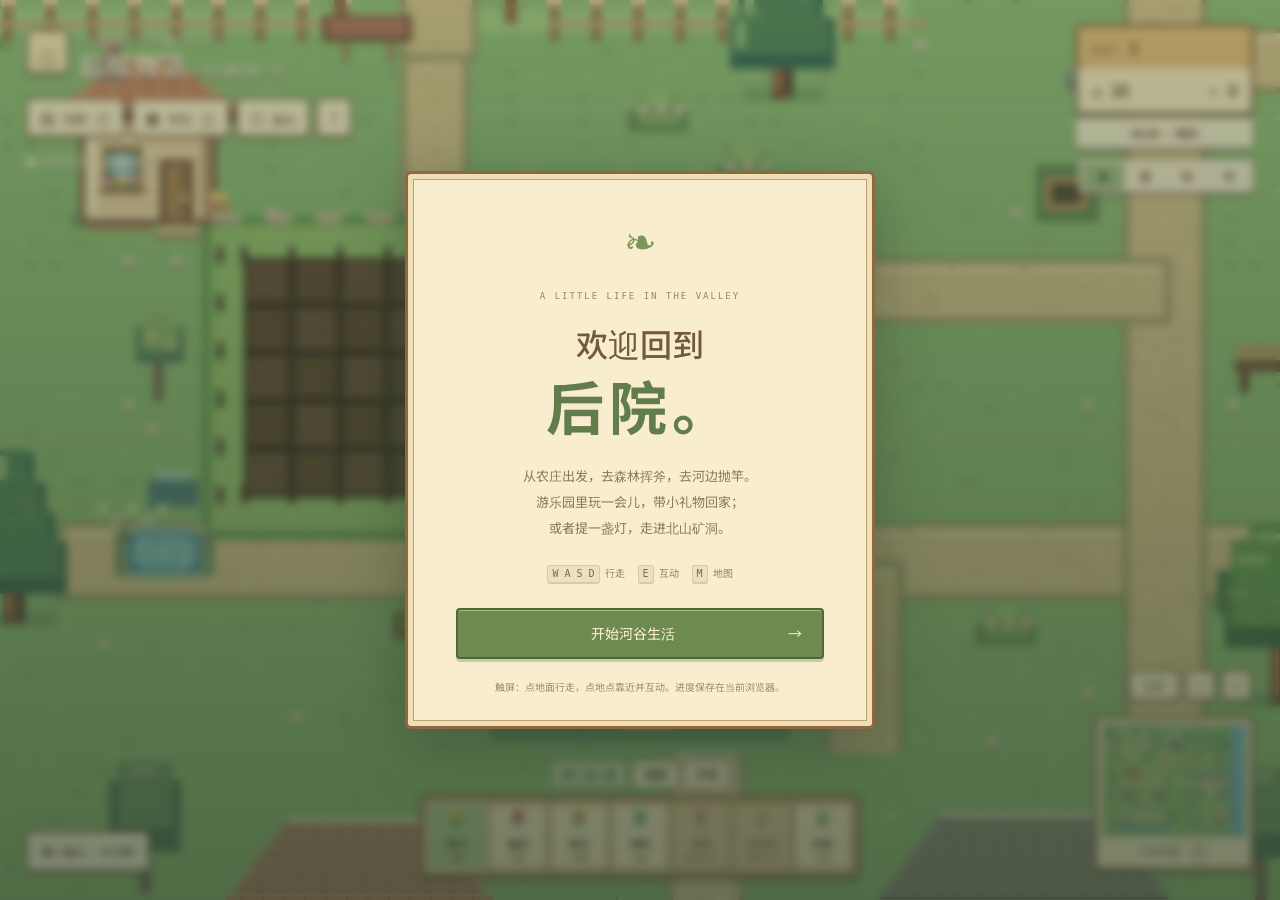
==== commit d260f62e: "fix: remove legacy scene flash and streamline world entry" ====
--- a/farm.html
+++ b/farm.html
@@ -1,2 +1,2 @@
 <!doctype html>
-<html lang="zh-CN"><head><meta charset="utf-8"><meta name="viewport" content="width=device-width,initial-scale=1"><title>前往后院物语</title><meta http-equiv="refresh" content="0;url=world.html"></head><body><a href="world.html">进入后院物语大世界</a><script>location.replace('world.html'+location.search+location.hash)</script></body></html>
+<html lang="zh-CN"><head><meta charset="utf-8"><meta name="viewport" content="width=device-width,initial-scale=1"><title>前往后院物语</title><script>location.replace('world.html'+location.search+location.hash)</script></head><body><a href="world.html">进入后院物语大世界</a></body></html>
